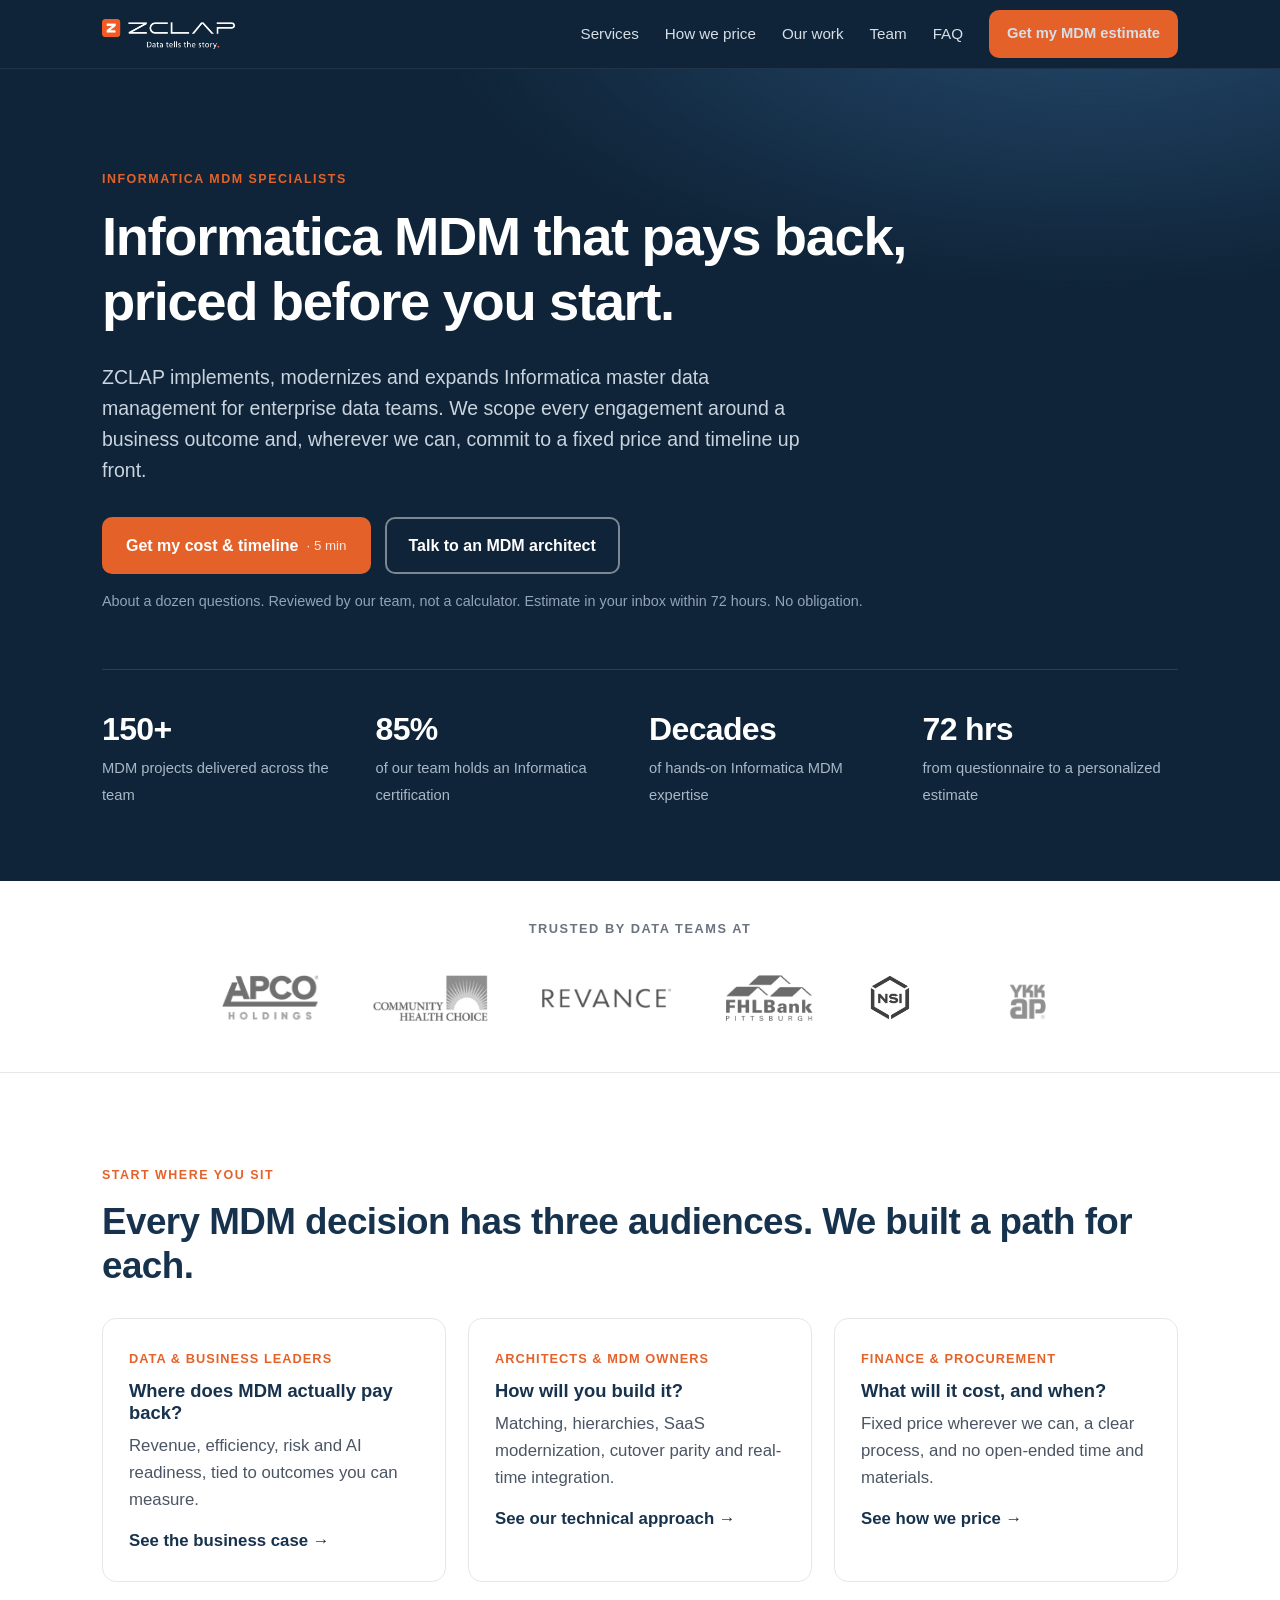
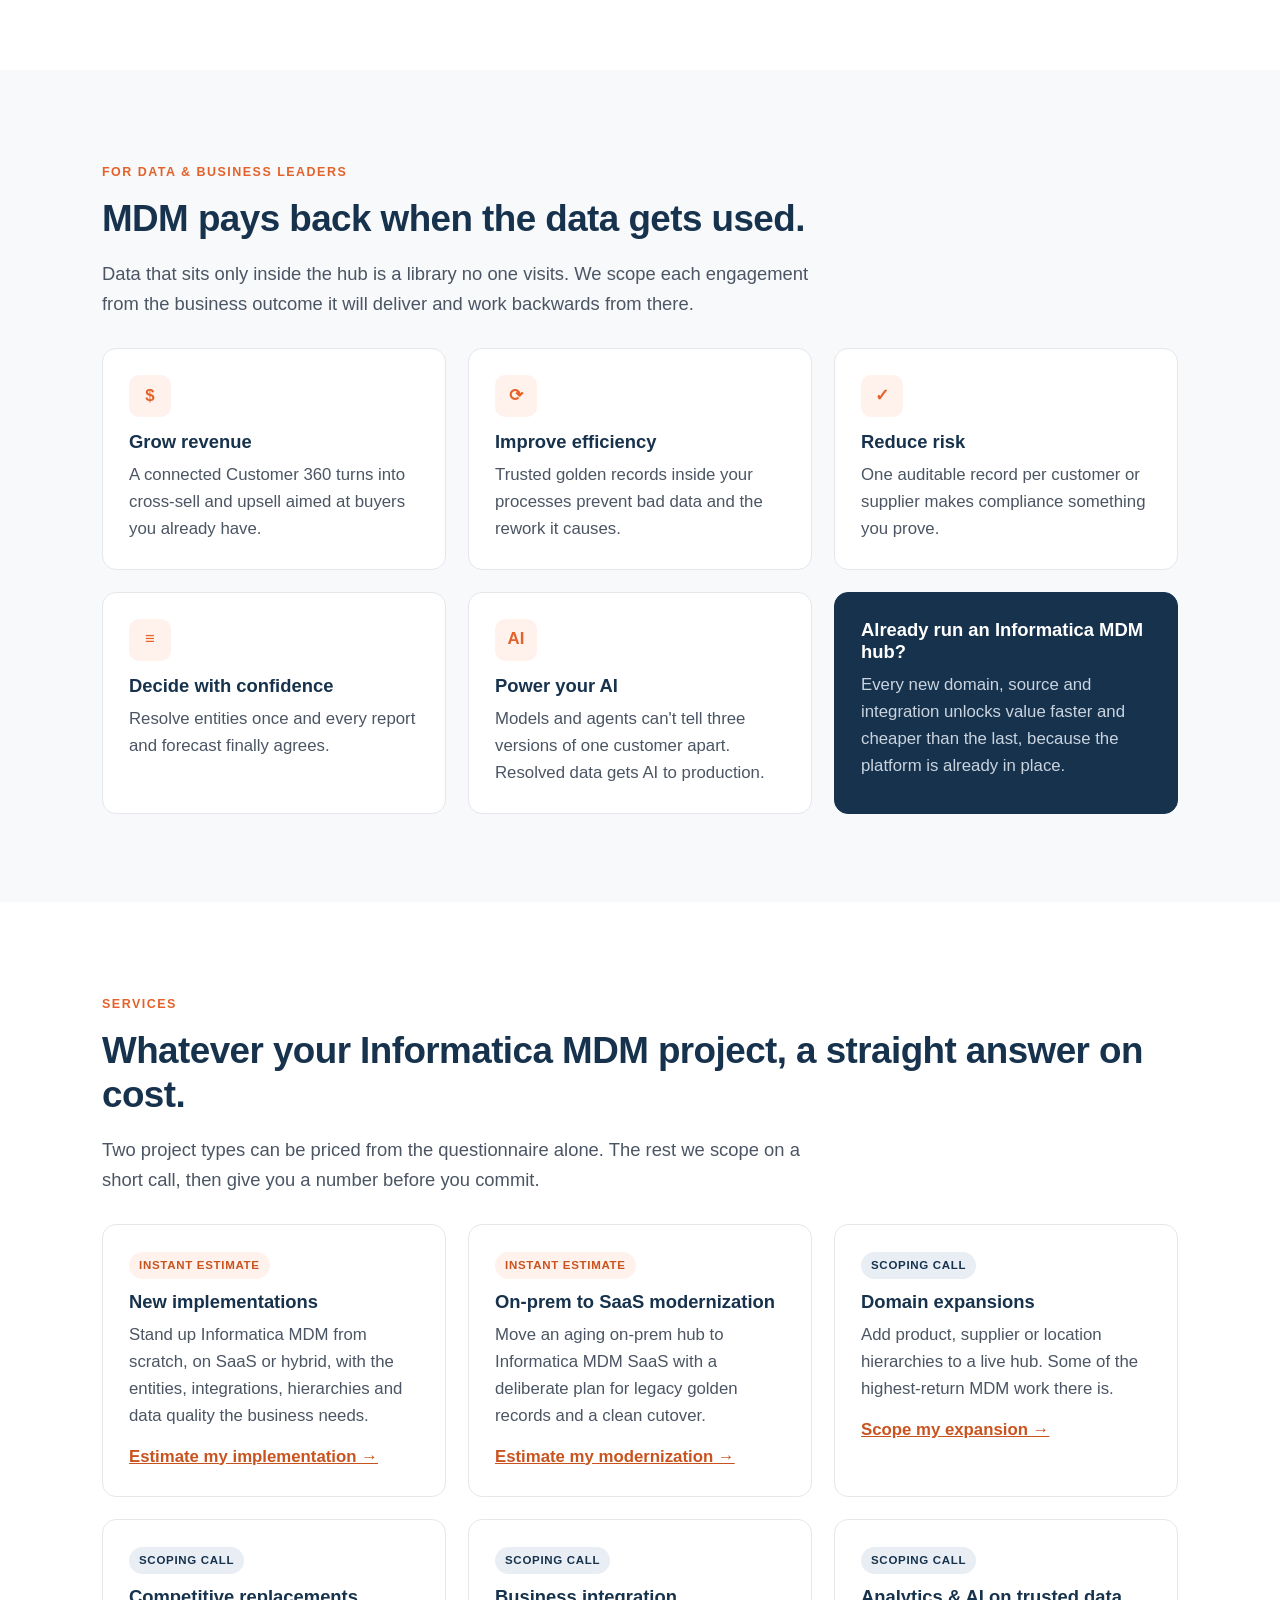
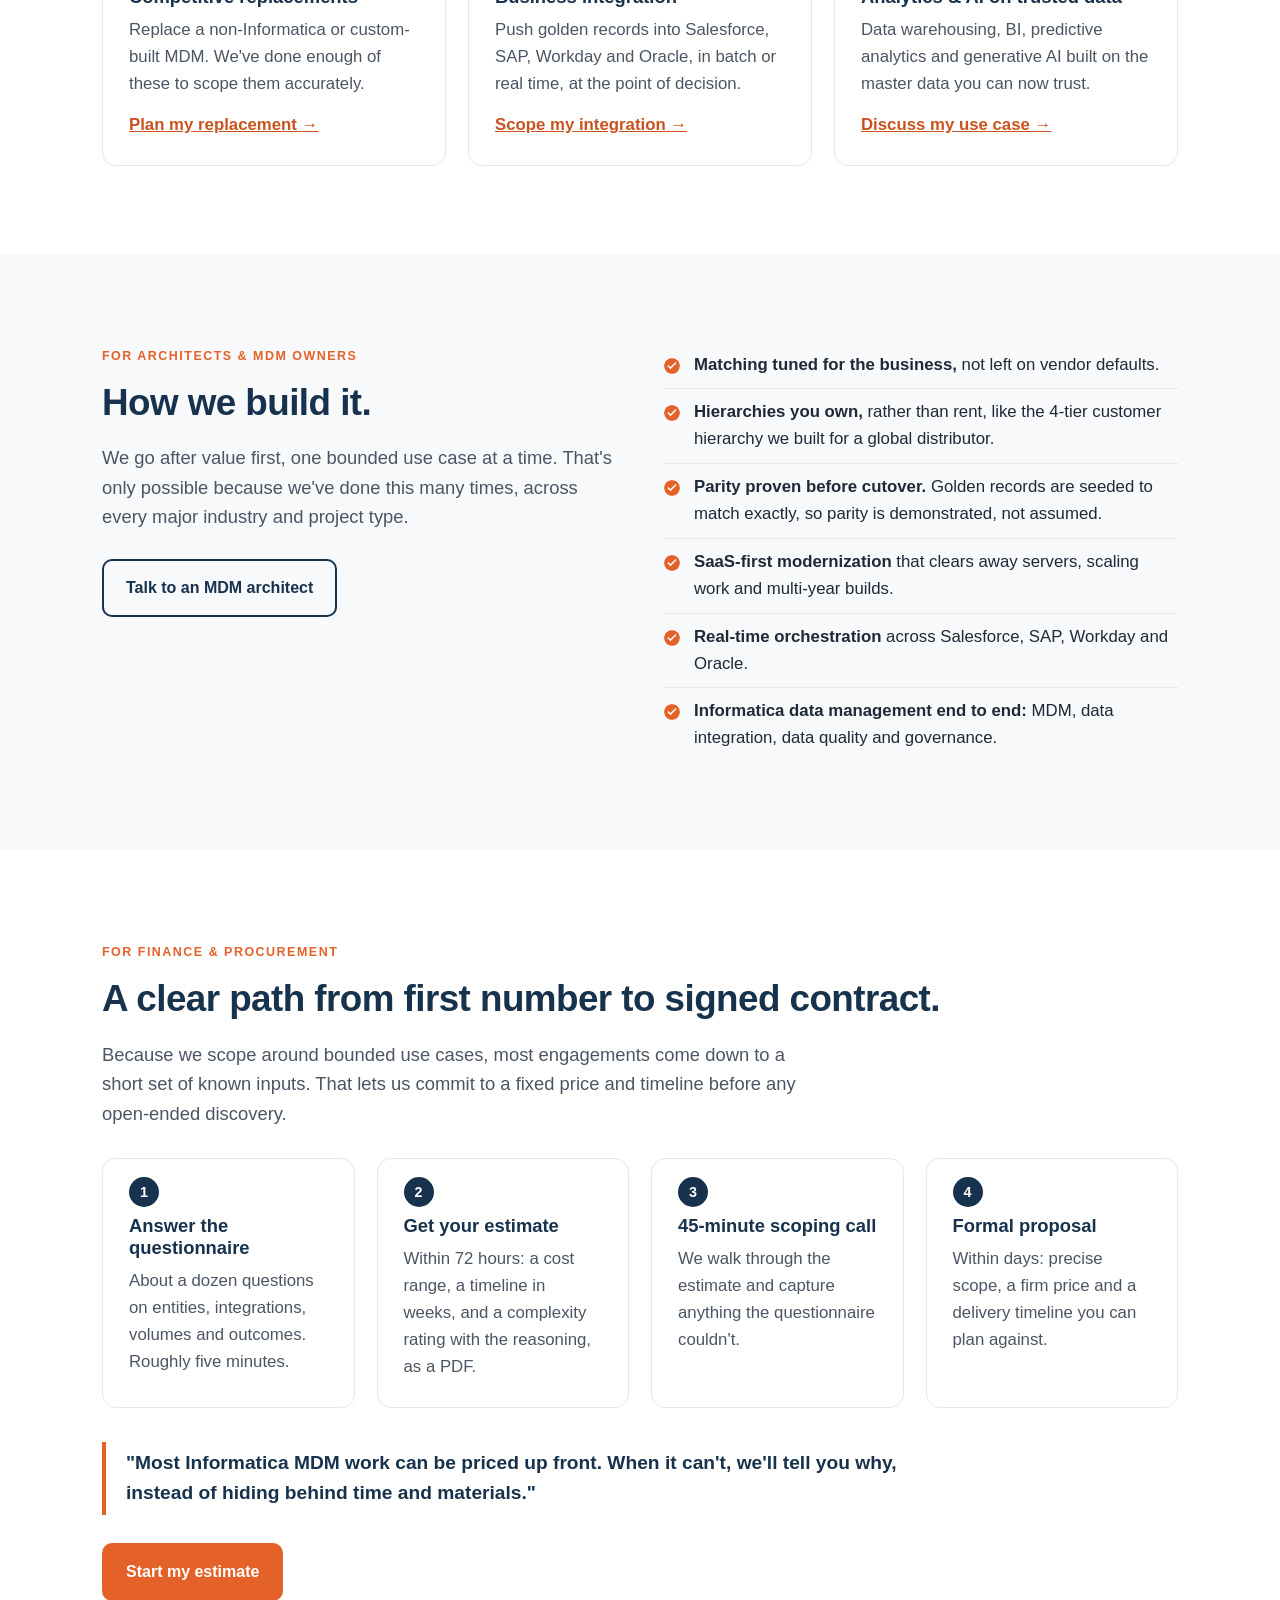
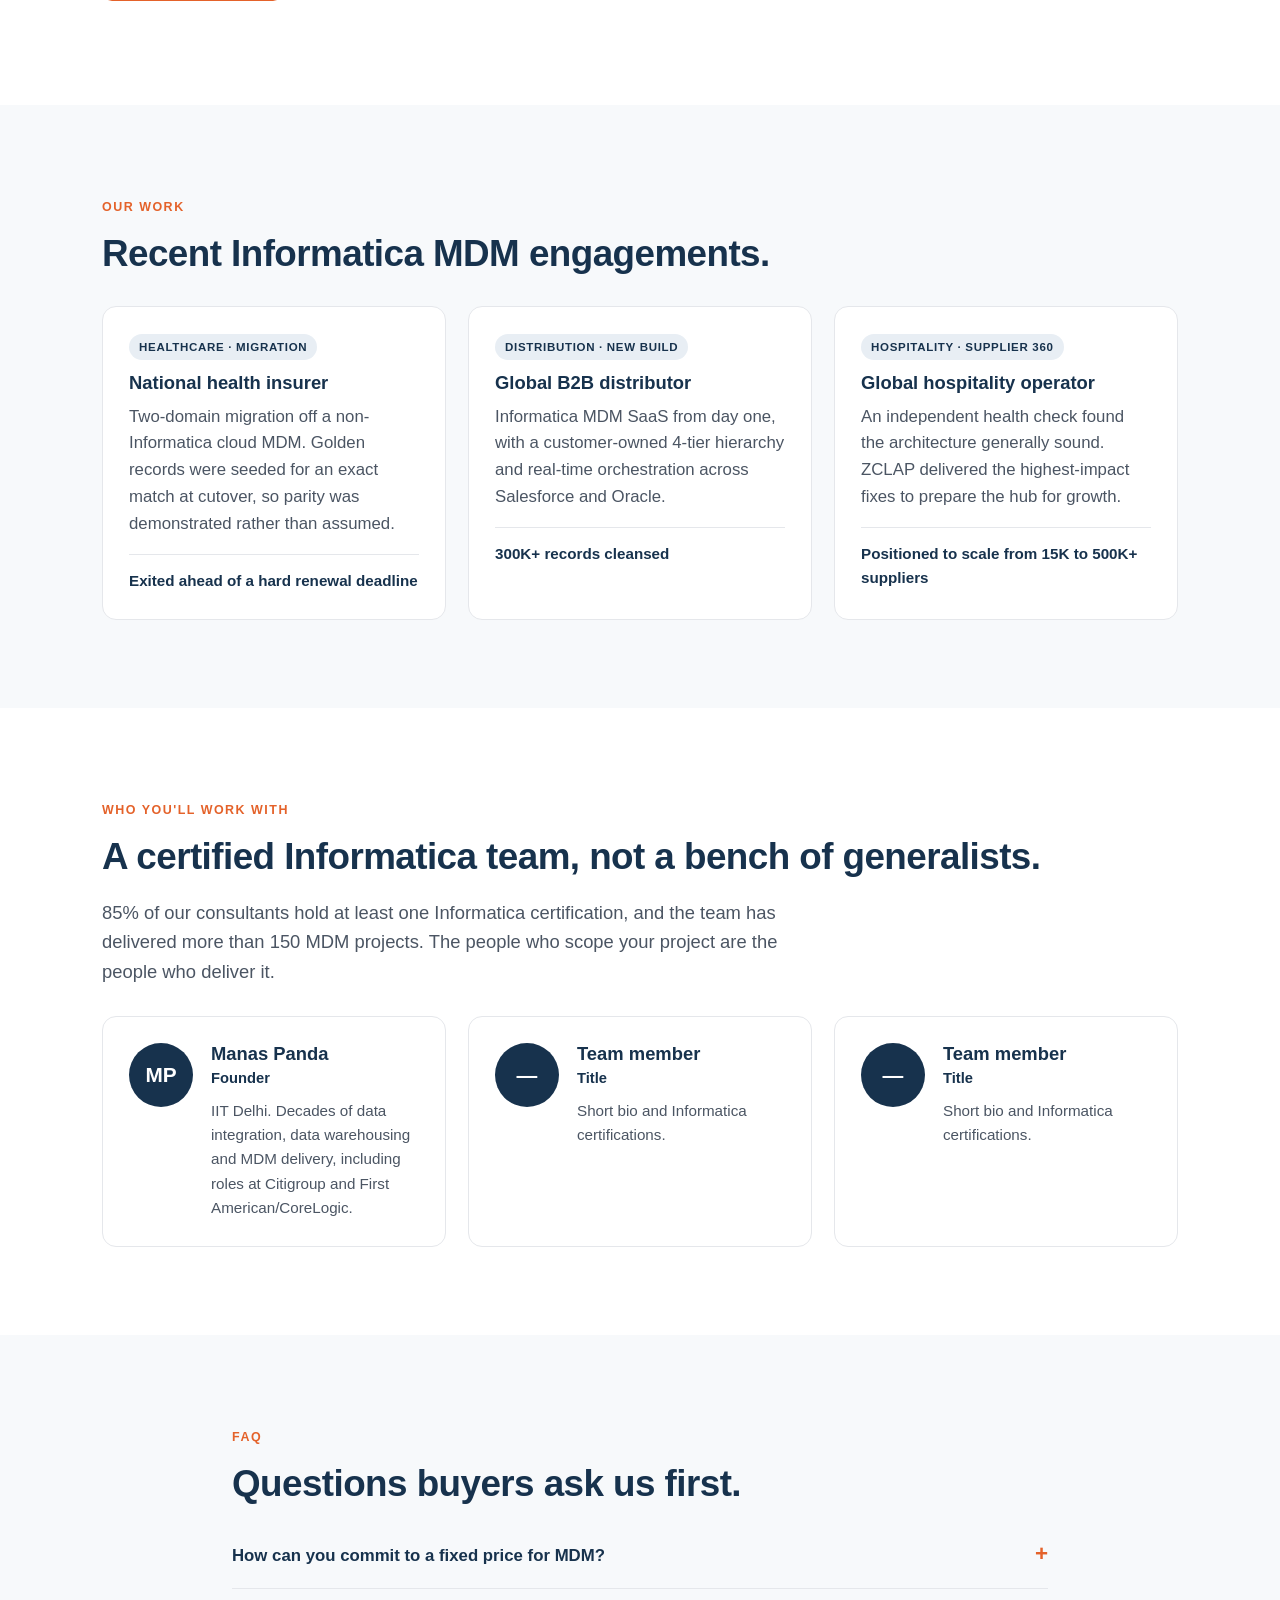
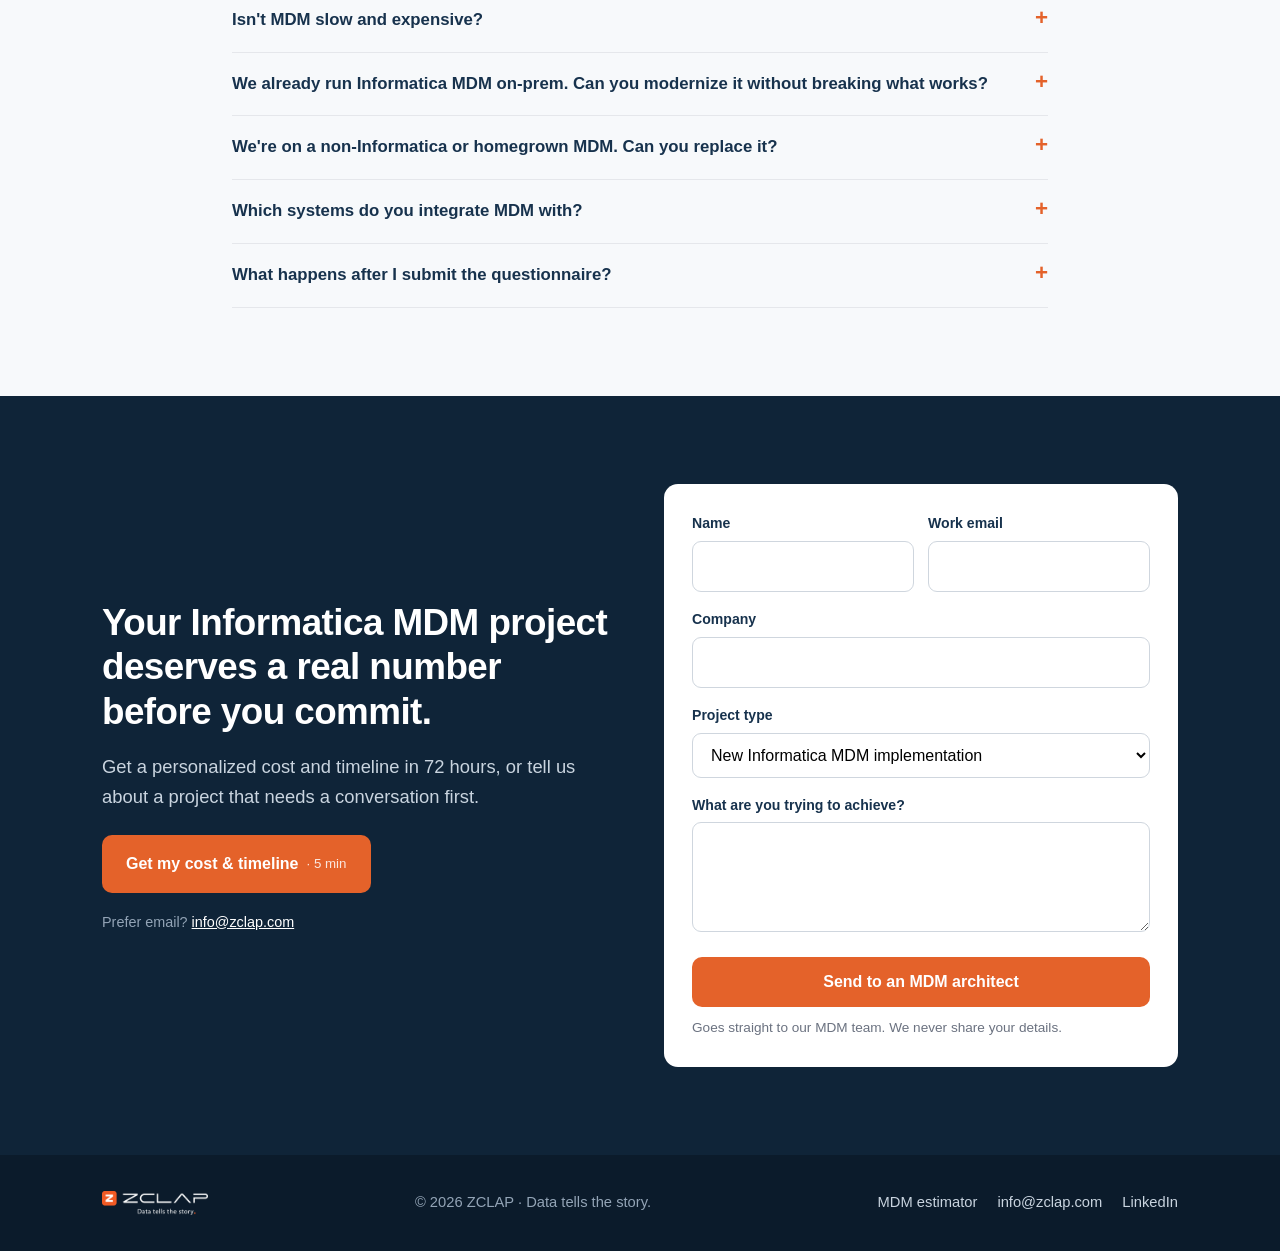
==== index.html @ ba3242af "Add index.html" ====
<!DOCTYPE html>
<html lang="en">
<head>
<meta charset="UTF-8">
<meta name="viewport" content="width=device-width, initial-scale=1.0">
<title>ZCLAP | Informatica MDM, Priced Before You Start</title>
<meta name="description" content="ZCLAP implements, modernizes and expands Informatica MDM for enterprises. 150+ MDM projects delivered, 85% of the team Informatica-certified, fixed price wherever possible. Get a personalized estimate in 72 hours.">
<meta name="robots" content="noindex">  <!-- preview only: remove when this goes live on zclap.com -->
<link rel="canonical" href="https://zclap.com/">
<link rel="icon" type="image/png" href="assets/favicon.png">
<meta property="og:type" content="website">
<meta property="og:url" content="https://zclap.com/">
<meta property="og:title" content="ZCLAP | Informatica MDM, priced before you start">
<meta property="og:description" content="New implementations, on-prem to SaaS modernizations, domain expansions. 150+ MDM projects delivered. Get your cost and timeline in 72 hours.">
<meta property="og:image" content="https://zclap.com/assets/og-image.png">
<meta name="twitter:card" content="summary_large_image">
<script type="application/ld+json">
{"@context":"https://schema.org","@type":"ProfessionalService","name":"ZCLAP","url":"https://zclap.com/","email":"info@zclap.com","logo":"https://zclap.com/assets/logo.png","description":"Informatica master data management consulting: implementations, modernizations, domain expansions and business integration.","sameAs":["https://www.linkedin.com/company/zclap-inc/"],"knowsAbout":["Informatica MDM","Informatica MDM SaaS","Master Data Management","Data Integration","Data Governance"]}
</script>
<!-- Google tag (same IDs as the current site, so analytics and ads conversions carry over) -->
<script async src="https://www.googletagmanager.com/gtag/js?id=G-QG1B2QHK2T"></script>
<script>window.dataLayer=window.dataLayer||[];function gtag(){dataLayer.push(arguments);}gtag('js',new Date());gtag('config','G-QG1B2QHK2T');gtag('config','AW-18483009453');</script>
<style>
:root{--navy:#17324D;--navy2:#0F2438;--orange:#E4622A;--orange-d:#c9531f;--ink:#1f2937;--mute:#4b5563;--line:#e5e7eb;--bg2:#f7f9fb;--r:14px;--w:1120px}
*{box-sizing:border-box}
html{scroll-behavior:smooth}
body{margin:0;font-family:-apple-system,BlinkMacSystemFont,"Segoe UI",Roboto,Helvetica,Arial,sans-serif;color:var(--ink);line-height:1.6;font-size:1.05rem;-webkit-font-smoothing:antialiased}
h1,h2,h3{color:var(--navy);line-height:1.2;margin:0 0 .5em}
h1{font-size:clamp(2.1rem,5vw,3.4rem);letter-spacing:-.025em;color:#fff}
h2{font-size:clamp(1.6rem,3.2vw,2.3rem);letter-spacing:-.015em}
h3{font-size:1.15rem}
p{margin:0 0 1rem}
a{color:var(--orange-d)}
img{max-width:100%;display:block}
.wrap{max-width:var(--w);margin:0 auto;padding:0 22px}
section{padding:88px 0}
.alt{background:var(--bg2)}
.eyebrow{display:inline-block;font-size:.78rem;font-weight:700;letter-spacing:.12em;text-transform:uppercase;color:var(--orange);margin-bottom:14px}
.lead{font-size:1.15rem;color:var(--mute);max-width:720px}
.btn{display:inline-flex;align-items:center;gap:8px;padding:14px 22px;border-radius:10px;font-weight:700;text-decoration:none;font-size:1rem;border:2px solid transparent;cursor:pointer;transition:background .15s,border-color .15s}
.btn-primary{background:var(--orange);color:#fff}
.btn-primary:hover{background:var(--orange-d)}
.btn-ghost{border-color:rgba(255,255,255,.45);color:#fff}
.btn-ghost:hover{border-color:#fff}
.btn-outline{border-color:var(--navy);color:var(--navy)}
.btn-outline:hover{background:var(--navy);color:#fff}
.btn small{font-weight:500;opacity:.85}
.grid{display:grid;gap:22px}
.g2{grid-template-columns:repeat(2,1fr)}.g3{grid-template-columns:repeat(3,1fr)}.g4{grid-template-columns:repeat(4,1fr)}
.card{background:#fff;border:1px solid var(--line);border-radius:var(--r);padding:26px}
.card p{color:var(--mute);margin:0}
.tag{display:inline-block;font-size:.72rem;font-weight:700;letter-spacing:.06em;text-transform:uppercase;padding:4px 10px;border-radius:99px;margin-bottom:12px}
.tag-q{background:#FFF2EC;color:var(--orange-d)}
.tag-c{background:#E8EEF4;color:var(--navy)}

/* nav */
header{position:sticky;top:0;z-index:50;background:var(--navy2);border-bottom:1px solid rgba(255,255,255,.08)}
.nav{display:flex;align-items:center;justify-content:space-between;height:68px}
.nav img{height:30px;width:auto}
.nav ul{display:flex;gap:26px;list-style:none;margin:0;padding:0;align-items:center}
.nav ul a{color:#d6dee7;text-decoration:none;font-size:.95rem}
.nav ul a:hover{color:#fff}
.nav .btn{padding:10px 16px;font-size:.92rem}
.menu-btn{display:none;background:none;border:0;color:#fff;font-size:1.6rem;cursor:pointer}

/* hero */
.hero{background:radial-gradient(1100px 500px at 85% -10%,#24496d 0%,transparent 60%),var(--navy2);color:#c9d4df;padding:96px 0 72px}
.hero .lead{color:#c9d4df;font-size:1.22rem}
.hero-cta{display:flex;flex-wrap:wrap;gap:14px;margin:30px 0 16px}
.hero-note{font-size:.9rem;color:#93a4b6}
.stats{display:grid;grid-template-columns:repeat(4,1fr);gap:18px;margin-top:56px;border-top:1px solid rgba(255,255,255,.12);padding-top:34px}
.stat b{display:block;font-size:2rem;color:#fff;letter-spacing:-.02em}
.stat span{font-size:.92rem;color:#a9b8c7}

/* logos */
.logos{padding:38px 0;border-bottom:1px solid var(--line)}
.logos p{text-align:center;font-size:.8rem;letter-spacing:.12em;text-transform:uppercase;color:#6b7280;font-weight:700;margin-bottom:22px}
.logo-row{display:flex;flex-wrap:wrap;justify-content:center;align-items:center;gap:26px 54px}
.logo-row img{height:auto;width:auto;max-height:46px;max-width:130px;object-fit:contain;filter:grayscale(1);opacity:.75;transition:filter .2s,opacity .2s}
.logo-row img:hover{filter:none;opacity:1}

/* roles */
.role{display:block;text-decoration:none;color:inherit;transition:border-color .15s,transform .15s}
.role:hover{border-color:var(--orange);transform:translateY(-2px)}
.role .who{font-size:.8rem;font-weight:700;letter-spacing:.08em;text-transform:uppercase;color:var(--orange)}
.role h3{margin-top:8px}
.role .go{display:inline-block;margin-top:14px;font-weight:700;color:var(--navy)}

.icon{width:42px;height:42px;border-radius:10px;background:#FFF2EC;color:var(--orange);display:grid;place-items:center;font-weight:800;margin-bottom:14px}
.check{list-style:none;padding:0;margin:0}
.check li{padding:10px 0 10px 30px;position:relative;border-bottom:1px solid var(--line)}
.check li:last-child{border-bottom:0}
.check li:before{content:"";position:absolute;left:0;top:16px;width:16px;height:16px;border-radius:50%;background:var(--orange);-webkit-mask:url("data:image/svg+xml,%3Csvg xmlns='http://www.w3.org/2000/svg' viewBox='0 0 16 16'%3E%3Cpath d='M6.5 11.2 3.3 8l1.1-1.1 2.1 2.1 5-5L12.6 5z' fill='black'/%3E%3C/svg%3E") center/16px,linear-gradient(#000,#000);-webkit-mask-composite:xor;mask-composite:exclude}

/* steps */
.steps{counter-reset:s}
.step{position:relative;padding-top:56px}
.step:before{counter-increment:s;content:counter(s);position:absolute;top:18px;left:26px;width:30px;height:30px;border-radius:50%;background:var(--navy);color:#fff;display:grid;place-items:center;font-weight:800;font-size:.9rem}
.quote{border-left:4px solid var(--orange);padding:6px 0 6px 20px;font-size:1.2rem;color:var(--navy);font-weight:600;margin:34px 0 0;max-width:820px}

/* cases */
.case .result{margin-top:16px;padding-top:14px;border-top:1px solid var(--line);font-weight:700;color:var(--navy);font-size:.95rem}

/* team */
.person{display:flex;gap:18px;align-items:flex-start}
.avatar{flex:0 0 64px;height:64px;border-radius:50%;background:var(--navy);color:#fff;display:grid;place-items:center;font-weight:800;font-size:1.3rem}

/* faq */
details{border-bottom:1px solid var(--line);padding:18px 0}
summary{cursor:pointer;font-weight:700;color:var(--navy);font-size:1.05rem;list-style:none;display:flex;justify-content:space-between;gap:16px}
summary::-webkit-details-marker{display:none}
summary:after{content:"+";color:var(--orange);font-size:1.4rem;line-height:1}
details[open] summary:after{content:"–"}
details p{color:var(--mute);margin:12px 0 0}

/* final cta + form */
.final{background:var(--navy2);color:#c9d4df}
.final h2{color:#fff}
.final .lead{color:#c9d4df}
form{background:#fff;border-radius:var(--r);padding:28px;color:var(--ink)}
label{display:block;font-size:.88rem;font-weight:700;margin:0 0 6px;color:var(--navy)}
input,select,textarea{width:100%;font:inherit;font-size:1rem;padding:12px 14px;border:1px solid #cfd6de;border-radius:9px;margin-bottom:16px;background:#fff}
input:focus,select:focus,textarea:focus{outline:2px solid var(--orange);border-color:transparent}
textarea{min-height:110px;resize:vertical}
.form-row{display:grid;grid-template-columns:1fr 1fr;gap:0 14px}
.form-note{font-size:.85rem;color:#6b7280;margin:10px 0 0}
.ok{display:none;text-align:center;padding:30px 10px}
footer{background:#0b1b2b;color:#93a4b6;padding:36px 0;font-size:.92rem}
footer .wrap{display:flex;flex-wrap:wrap;justify-content:space-between;gap:16px;align-items:center}
footer a{color:#c9d4df;text-decoration:none;margin-left:20px}
footer img{height:24px;width:auto}

@media (max-width:900px){
  .g3,.g4{grid-template-columns:1fr 1fr}
  .stats{grid-template-columns:1fr 1fr}
  .nav ul{display:none;position:absolute;top:68px;left:0;right:0;background:var(--navy2);flex-direction:column;align-items:flex-start;padding:18px 22px 24px;gap:16px}
  .nav ul.open{display:flex}
  .menu-btn{display:block}
}
@media (max-width:640px){
  section{padding:64px 0}
  .g2,.g3,.g4,.form-row{grid-template-columns:1fr}
  .hero{padding:64px 0 52px}
  .hero-cta .btn{width:100%;justify-content:center}
  .logo-row{gap:22px 34px}.logo-row img{max-height:36px;max-width:100px}
  footer a{margin:0 16px 0 0}
}
</style>
</head>
<body>

<header>
  <div class="wrap nav">
    <a href="./" aria-label="ZCLAP home"><img src="assets/logo.png" alt="ZCLAP" width="133" height="30"></a>
    <button class="menu-btn" aria-label="Open menu" aria-expanded="false" onclick="var u=document.getElementById('menu');u.classList.toggle('open');this.setAttribute('aria-expanded',u.classList.contains('open'))">☰</button>
    <ul id="menu">
      <li><a href="#services">Services</a></li>
      <li><a href="#pricing">How we price</a></li>
      <li><a href="#work">Our work</a></li>
      <li><a href="#team">Team</a></li>
      <li><a href="#faq">FAQ</a></li>
      <li><a class="btn btn-primary" href="https://zclap.com/estimator/index.html">Get my MDM estimate</a></li>
    </ul>
  </div>
</header>

<main>
<!-- 1. ABOVE THE FOLD: what we do, who it's for, why trust us -->
<section class="hero">
  <div class="wrap">
    <span class="eyebrow">Informatica MDM specialists</span>
    <h1>Informatica MDM that pays back,<br>priced before you start.</h1>
    <p class="lead">ZCLAP implements, modernizes and expands Informatica master data management for enterprise data teams. We scope every engagement around a business outcome and, wherever we can, commit to a fixed price and timeline up front.</p>
    <div class="hero-cta">
      <a class="btn btn-primary" href="https://zclap.com/estimator/index.html">Get my cost &amp; timeline <small>· 5 min</small></a>
      <a class="btn btn-ghost" href="#contact">Talk to an MDM architect</a>
    </div>
    <p class="hero-note">About a dozen questions. Reviewed by our team, not a calculator. Estimate in your inbox within 72 hours. No obligation.</p>
    <div class="stats">
      <div class="stat"><b>150+</b><span>MDM projects delivered across the team</span></div>
      <div class="stat"><b>85%</b><span>of our team holds an Informatica certification</span></div>
      <div class="stat"><b>Decades</b><span>of hands-on Informatica MDM expertise</span></div>
      <div class="stat"><b>72 hrs</b><span>from questionnaire to a personalized estimate</span></div>
    </div>
  </div>
</section>

<div class="logos">
  <div class="wrap">
    <p>Trusted by data teams at</p>
    <div class="logo-row">
      <img src="assets/clients/apco.png" alt="APCO Holdings" loading="lazy">
      <img src="assets/clients/community-health-choice.png" alt="Community Health Choice" loading="lazy">
      <img src="assets/clients/revance.png" alt="Revance" loading="lazy">
      <img src="assets/clients/fhlbank-pittsburgh.png" alt="FHLBank Pittsburgh" loading="lazy">
      <img src="assets/clients/nsi.png" alt="NSI" loading="lazy">
      <img src="assets/clients/ykk-ap.png" alt="YKK AP" loading="lazy" style="max-height:72px">
    </div>
  </div>
</div>

<!-- 2. ROLE-BASED ROUTING for the buying committee -->
<section>
  <div class="wrap">
    <span class="eyebrow">Start where you sit</span>
    <h2>Every MDM decision has three audiences. We built a path for each.</h2>
    <div class="grid g3" style="margin-top:30px">
      <a class="card role" href="#value">
        <span class="who">Data &amp; business leaders</span>
        <h3>Where does MDM actually pay back?</h3>
        <p>Revenue, efficiency, risk and AI readiness, tied to outcomes you can measure.</p>
        <span class="go">See the business case →</span>
      </a>
      <a class="card role" href="#approach">
        <span class="who">Architects &amp; MDM owners</span>
        <h3>How will you build it?</h3>
        <p>Matching, hierarchies, SaaS modernization, cutover parity and real-time integration.</p>
        <span class="go">See our technical approach →</span>
      </a>
      <a class="card role" href="#pricing">
        <span class="who">Finance &amp; procurement</span>
        <h3>What will it cost, and when?</h3>
        <p>Fixed price wherever we can, a clear process, and no open-ended time and materials.</p>
        <span class="go">See how we price →</span>
      </a>
    </div>
  </div>
</section>

<!-- VALUE -->
<section id="value" class="alt">
  <div class="wrap">
    <span class="eyebrow">For data &amp; business leaders</span>
    <h2>MDM pays back when the data gets used.</h2>
    <p class="lead">Data that sits only inside the hub is a library no one visits. We scope each engagement from the business outcome it will deliver and work backwards from there.</p>
    <div class="grid g3" style="margin-top:30px">
      <div class="card"><div class="icon">$</div><h3>Grow revenue</h3><p>A connected Customer 360 turns into cross-sell and upsell aimed at buyers you already have.</p></div>
      <div class="card"><div class="icon">⟳</div><h3>Improve efficiency</h3><p>Trusted golden records inside your processes prevent bad data and the rework it causes.</p></div>
      <div class="card"><div class="icon">✓</div><h3>Reduce risk</h3><p>One auditable record per customer or supplier makes compliance something you prove.</p></div>
      <div class="card"><div class="icon">≡</div><h3>Decide with confidence</h3><p>Resolve entities once and every report and forecast finally agrees.</p></div>
      <div class="card"><div class="icon">AI</div><h3>Power your AI</h3><p>Models and agents can't tell three versions of one customer apart. Resolved data gets AI to production.</p></div>
      <div class="card" style="background:var(--navy);border-color:var(--navy)"><h3 style="color:#fff">Already run an Informatica MDM hub?</h3><p style="color:#c9d4df">Every new domain, source and integration unlocks value faster and cheaper than the last, because the platform is already in place.</p></div>
    </div>
  </div>
</section>

<!-- SERVICES -->
<section id="services">
  <div class="wrap">
    <span class="eyebrow">Services</span>
    <h2>Whatever your Informatica MDM project, a straight answer on cost.</h2>
    <p class="lead">Two project types can be priced from the questionnaire alone. The rest we scope on a short call, then give you a number before you commit.</p>
    <div class="grid g3" style="margin-top:30px">
      <div class="card"><span class="tag tag-q">Instant estimate</span><h3>New implementations</h3><p>Stand up Informatica MDM from scratch, on SaaS or hybrid, with the entities, integrations, hierarchies and data quality the business needs.</p><p style="margin-top:14px"><a href="https://zclap.com/estimator/index.html"><b>Estimate my implementation →</b></a></p></div>
      <div class="card"><span class="tag tag-q">Instant estimate</span><h3>On-prem to SaaS modernization</h3><p>Move an aging on-prem hub to Informatica MDM SaaS with a deliberate plan for legacy golden records and a clean cutover.</p><p style="margin-top:14px"><a href="https://zclap.com/estimator/index.html"><b>Estimate my modernization →</b></a></p></div>
      <div class="card"><span class="tag tag-c">Scoping call</span><h3>Domain expansions</h3><p>Add product, supplier or location hierarchies to a live hub. Some of the highest-return MDM work there is.</p><p style="margin-top:14px"><a href="#contact"><b>Scope my expansion →</b></a></p></div>
      <div class="card"><span class="tag tag-c">Scoping call</span><h3>Competitive replacements</h3><p>Replace a non-Informatica or custom-built MDM. We've done enough of these to scope them accurately.</p><p style="margin-top:14px"><a href="#contact"><b>Plan my replacement →</b></a></p></div>
      <div class="card"><span class="tag tag-c">Scoping call</span><h3>Business integration</h3><p>Push golden records into Salesforce, SAP, Workday and Oracle, in batch or real time, at the point of decision.</p><p style="margin-top:14px"><a href="#contact"><b>Scope my integration →</b></a></p></div>
      <div class="card"><span class="tag tag-c">Scoping call</span><h3>Analytics &amp; AI on trusted data</h3><p>Data warehousing, BI, predictive analytics and generative AI built on the master data you can now trust.</p><p style="margin-top:14px"><a href="#contact"><b>Discuss my use case →</b></a></p></div>
    </div>
  </div>
</section>

<!-- APPROACH (technical buyers) -->
<section id="approach" class="alt">
  <div class="wrap grid g2" style="align-items:start;gap:48px">
    <div>
      <span class="eyebrow">For architects &amp; MDM owners</span>
      <h2>How we build it.</h2>
      <p class="lead">We go after value first, one bounded use case at a time. That's only possible because we've done this many times, across every major industry and project type.</p>
      <a class="btn btn-outline" href="#contact" style="margin-top:12px">Talk to an MDM architect</a>
    </div>
    <ul class="check">
      <li><b>Matching tuned for the business,</b> not left on vendor defaults.</li>
      <li><b>Hierarchies you own,</b> rather than rent, like the 4-tier customer hierarchy we built for a global distributor.</li>
      <li><b>Parity proven before cutover.</b> Golden records are seeded to match exactly, so parity is demonstrated, not assumed.</li>
      <li><b>SaaS-first modernization</b> that clears away servers, scaling work and multi-year builds.</li>
      <li><b>Real-time orchestration</b> across Salesforce, SAP, Workday and Oracle.</li>
      <li><b>Informatica data management end to end:</b> MDM, data integration, data quality and governance.</li>
    </ul>
  </div>
</section>

<!-- PRICING / PROCESS (finance & procurement) -->
<section id="pricing">
  <div class="wrap">
    <span class="eyebrow">For finance &amp; procurement</span>
    <h2>A clear path from first number to signed contract.</h2>
    <p class="lead">Because we scope around bounded use cases, most engagements come down to a short set of known inputs. That lets us commit to a fixed price and timeline before any open-ended discovery.</p>
    <div class="grid g4 steps" style="margin-top:30px">
      <div class="card step"><h3>Answer the questionnaire</h3><p>About a dozen questions on entities, integrations, volumes and outcomes. Roughly five minutes.</p></div>
      <div class="card step"><h3>Get your estimate</h3><p>Within 72 hours: a cost range, a timeline in weeks, and a complexity rating with the reasoning, as a PDF.</p></div>
      <div class="card step"><h3>45-minute scoping call</h3><p>We walk through the estimate and capture anything the questionnaire couldn't.</p></div>
      <div class="card step"><h3>Formal proposal</h3><p>Within days: precise scope, a firm price and a delivery timeline you can plan against.</p></div>
    </div>
    <p class="quote">"Most Informatica MDM work can be priced up front. When it can't, we'll tell you why, instead of hiding behind time and materials."</p>
    <p style="margin-top:28px"><a class="btn btn-primary" href="https://zclap.com/estimator/index.html">Start my estimate</a></p>
  </div>
</section>

<!-- CASE STUDIES -->
<section id="work" class="alt">
  <div class="wrap">
    <span class="eyebrow">Our work</span>
    <h2>Recent Informatica MDM engagements.</h2>
    <div class="grid g3" style="margin-top:30px">
      <div class="card case"><span class="tag tag-c">Healthcare · Migration</span><h3>National health insurer</h3><p>Two-domain migration off a non-Informatica cloud MDM. Golden records were seeded for an exact match at cutover, so parity was demonstrated rather than assumed.</p><div class="result">Exited ahead of a hard renewal deadline</div></div>
      <div class="card case"><span class="tag tag-c">Distribution · New build</span><h3>Global B2B distributor</h3><p>Informatica MDM SaaS from day one, with a customer-owned 4-tier hierarchy and real-time orchestration across Salesforce and Oracle.</p><div class="result">300K+ records cleansed</div></div>
      <div class="card case"><span class="tag tag-c">Hospitality · Supplier 360</span><h3>Global hospitality operator</h3><p>An independent health check found the architecture generally sound. ZCLAP delivered the highest-impact fixes to prepare the hub for growth.</p><div class="result">Positioned to scale from 15K to 500K+ suppliers</div></div>
    </div>
  </div>
</section>

<!-- TEAM -->
<section id="team">
  <div class="wrap">
    <span class="eyebrow">Who you'll work with</span>
    <h2>A certified Informatica team, not a bench of generalists.</h2>
    <p class="lead">85% of our consultants hold at least one Informatica certification, and the team has delivered more than 150 MDM projects. The people who scope your project are the people who deliver it.</p>
    <div class="grid g3" style="margin-top:30px">
      <!-- TODO: confirm title, bio and headshot with Manas; add the rest of the team -->
      <div class="card person"><div class="avatar">MP</div><div><h3 style="margin-bottom:2px">Manas Panda</h3><p style="font-size:.92rem;margin-bottom:8px"><b style="color:var(--navy)">Founder</b></p><p style="font-size:.95rem">IIT Delhi. Decades of data integration, data warehousing and MDM delivery, including roles at Citigroup and First American/CoreLogic.</p></div></div>
      <div class="card person"><div class="avatar">—</div><div><h3 style="margin-bottom:2px">Team member</h3><p style="font-size:.92rem;margin-bottom:8px"><b style="color:var(--navy)">Title</b></p><p style="font-size:.95rem">Short bio and Informatica certifications.</p></div></div>
      <div class="card person"><div class="avatar">—</div><div><h3 style="margin-bottom:2px">Team member</h3><p style="font-size:.92rem;margin-bottom:8px"><b style="color:var(--navy)">Title</b></p><p style="font-size:.95rem">Short bio and Informatica certifications.</p></div></div>
    </div>
  </div>
</section>

<!-- FAQ: objection handling -->
<section id="faq" class="alt">
  <div class="wrap" style="max-width:860px">
    <span class="eyebrow">FAQ</span>
    <h2>Questions buyers ask us first.</h2>
    <details><summary>How can you commit to a fixed price for MDM?</summary><p>We scope around one or more bounded use cases, so most projects come down to a short set of known inputs: entities, sources, consuming systems, hierarchies and volumes. When a project needs discovery or carries one-off technical risk, we say so plainly and shape the work to fit.</p></details>
    <details><summary>Isn't MDM slow and expensive?</summary><p>That reputation comes from on-prem builds that took years. Informatica MDM SaaS removes the servers, the scaling and most of the build time. The fastest way past the doubt is a real number, which is what the questionnaire gives you.</p></details>
    <details><summary>We already run Informatica MDM on-prem. Can you modernize it without breaking what works?</summary><p>Yes. We plan for your legacy golden records and prove parity before cutover, protecting what your current hub delivers instead of just copying records across.</p></details>
    <details><summary>We're on a non-Informatica or homegrown MDM. Can you replace it?</summary><p>Yes. Competitive replacements have more project-specific variables, so we scope them on a short call. A national health insurer we worked with exited its incumbent ahead of a hard renewal deadline.</p></details>
    <details><summary>Which systems do you integrate MDM with?</summary><p>Commonly Salesforce, SAP, Workday and Oracle, in batch or real time. Every integration is different, so we scope yours before quoting.</p></details>
    <details><summary>What happens after I submit the questionnaire?</summary><p>Our team reviews it, not an automated calculator. Within 72 hours you get a PDF with a cost range, a timeline in weeks and a complexity rating. There's no obligation, and final pricing comes in a formal proposal after a 45-minute call.</p></details>
  </div>
</section>

<!-- FINAL CTA + CONTACT -->
<section id="contact" class="final">
  <div class="wrap grid g2" style="align-items:center;gap:48px">
    <div>
      <h2>Your Informatica MDM project deserves a real number before you commit.</h2>
      <p class="lead">Get a personalized cost and timeline in 72 hours, or tell us about a project that needs a conversation first.</p>
      <p style="margin-top:24px"><a class="btn btn-primary" href="https://zclap.com/estimator/index.html">Get my cost &amp; timeline <small>· 5 min</small></a></p>
      <p class="hero-note" style="margin-top:18px">Prefer email? <a href="mailto:info@zclap.com" style="color:#fff">info@zclap.com</a></p>
    </div>
    <form id="contact-form" action="https://api.web3forms.com/submit" method="POST">
      <div class="ok" id="form-ok"><h3>Thanks, we've got it.</h3><p>An MDM consultant will be in touch shortly.</p></div>
      <div id="form-fields">
        <input type="hidden" name="access_key" value="fde866e1-2dad-4c62-838c-498b62151c5c">
        <input type="hidden" name="subject" value="New inquiry from zclap.com homepage">
        <input type="checkbox" name="botcheck" style="display:none" tabindex="-1" autocomplete="off">
        <div class="form-row">
          <div><label for="f-name">Name</label><input id="f-name" name="name" required autocomplete="name"></div>
          <div><label for="f-email">Work email</label><input id="f-email" name="email" type="email" required autocomplete="email"></div>
        </div>
        <label for="f-company">Company</label><input id="f-company" name="company" required autocomplete="organization">
        <label for="f-type">Project type</label>
        <select id="f-type" name="project_type">
          <option>New Informatica MDM implementation</option>
          <option>On-prem to SaaS modernization</option>
          <option>Domain expansion</option>
          <option>Competitive replacement</option>
          <option>Business integration</option>
          <option>Analytics &amp; AI</option>
          <option>Not sure yet</option>
        </select>
        <label for="f-msg">What are you trying to achieve?</label><textarea id="f-msg" name="message" required></textarea>
        <button class="btn btn-primary" type="submit" style="width:100%;justify-content:center">Send to an MDM architect</button>
        <p class="form-note">Goes straight to our MDM team. We never share your details.</p>
      </div>
    </form>
  </div>
</section>
</main>

<footer>
  <div class="wrap">
    <img src="assets/logo.png" alt="ZCLAP" width="106" height="24">
    <span>© 2026 ZCLAP · Data tells the story.</span>
    <span><a href="https://zclap.com/estimator/">MDM estimator</a><a href="mailto:info@zclap.com">info@zclap.com</a><a href="https://www.linkedin.com/company/zclap-inc/" rel="noopener">LinkedIn</a></span>
  </div>
</footer>

<script>
document.querySelectorAll('#menu a').forEach(function(a){a.addEventListener('click',function(){document.getElementById('menu').classList.remove('open')})});
document.getElementById('contact-form').addEventListener('submit',function(e){
  e.preventDefault();var f=this,b=f.querySelector('button');b.disabled=true;b.textContent='Sending…';
  fetch(f.action,{method:'POST',headers:{'Accept':'application/json'},body:new FormData(f)})
    .then(function(r){return r.json()}).then(function(d){
      if(!d.success)throw 0;
      document.getElementById('form-fields').style.display='none';document.getElementById('form-ok').style.display='block';
      if(window.gtag)gtag('event','generate_lead',{form:'homepage_contact'});
    }).catch(function(){b.disabled=false;b.textContent='Send to an MDM architect';alert('Something went wrong. Please email info@zclap.com.')});
});
</script>
</body>
</html>
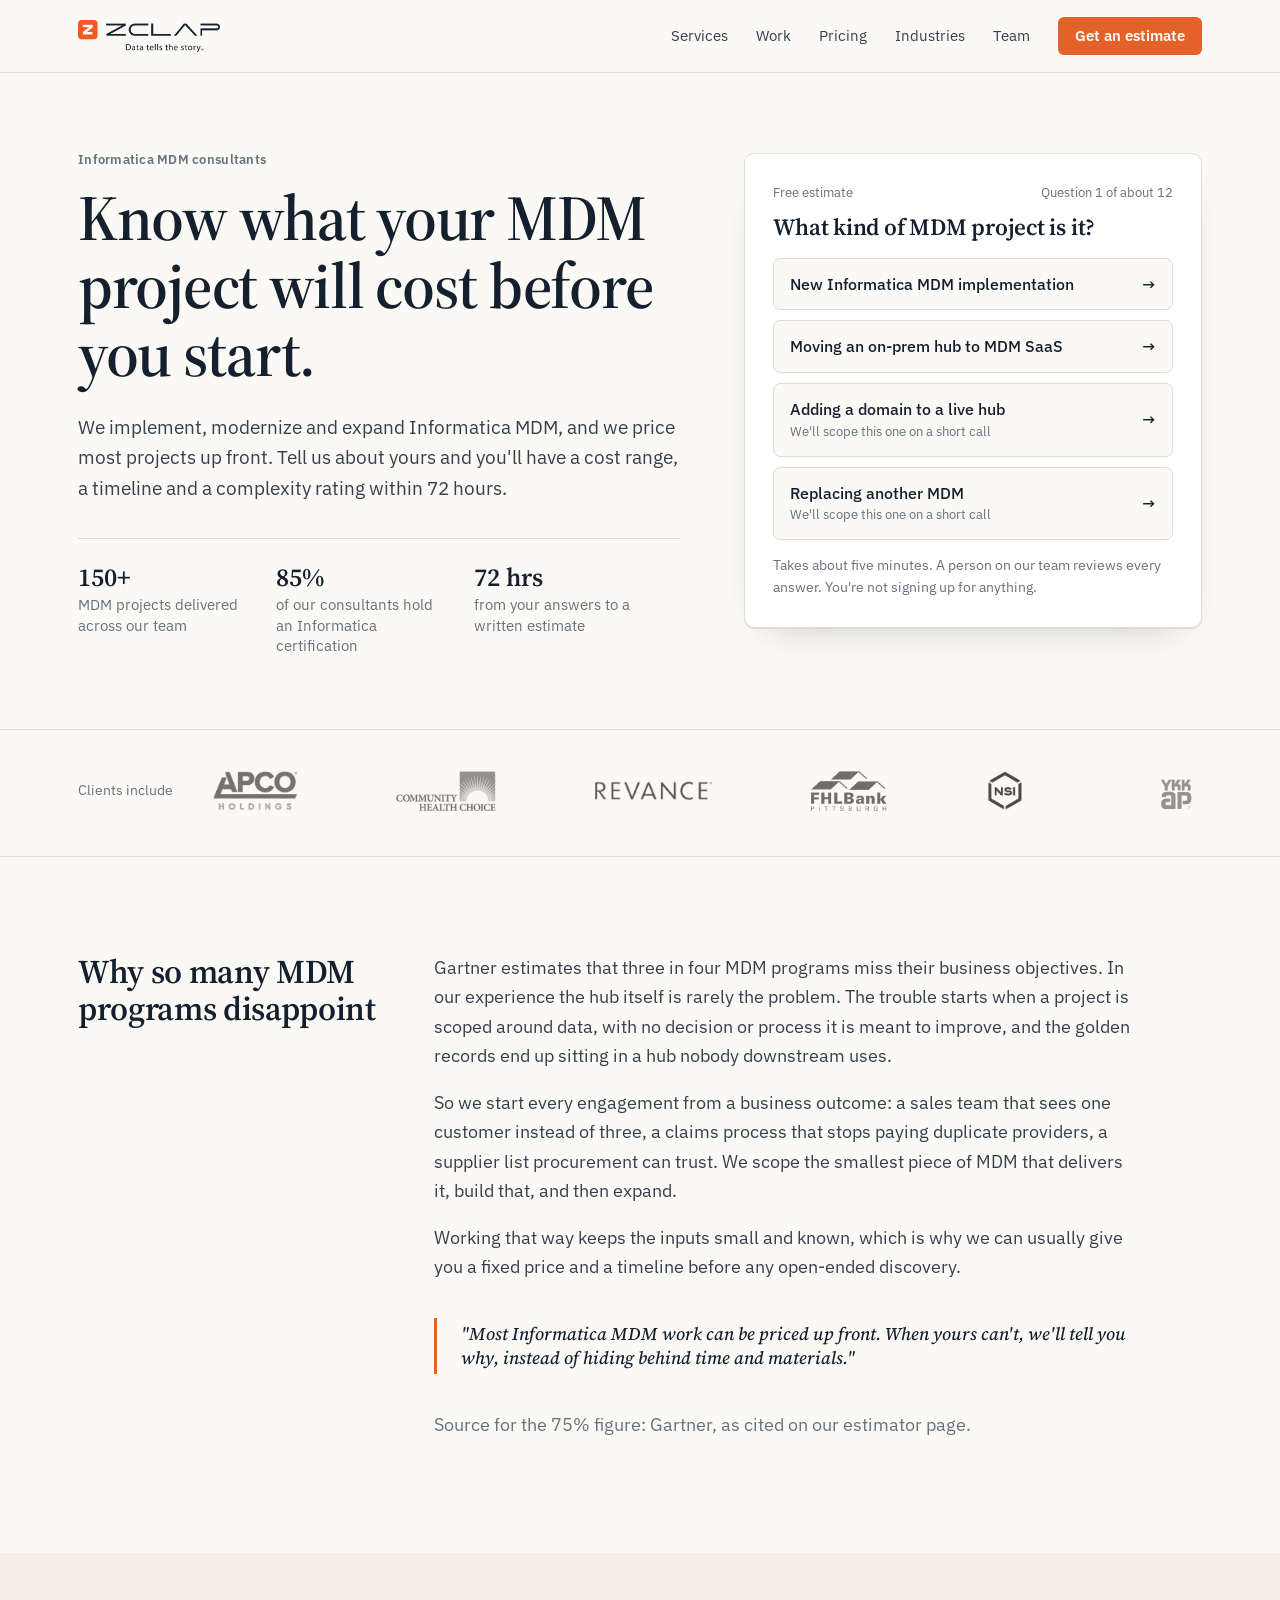
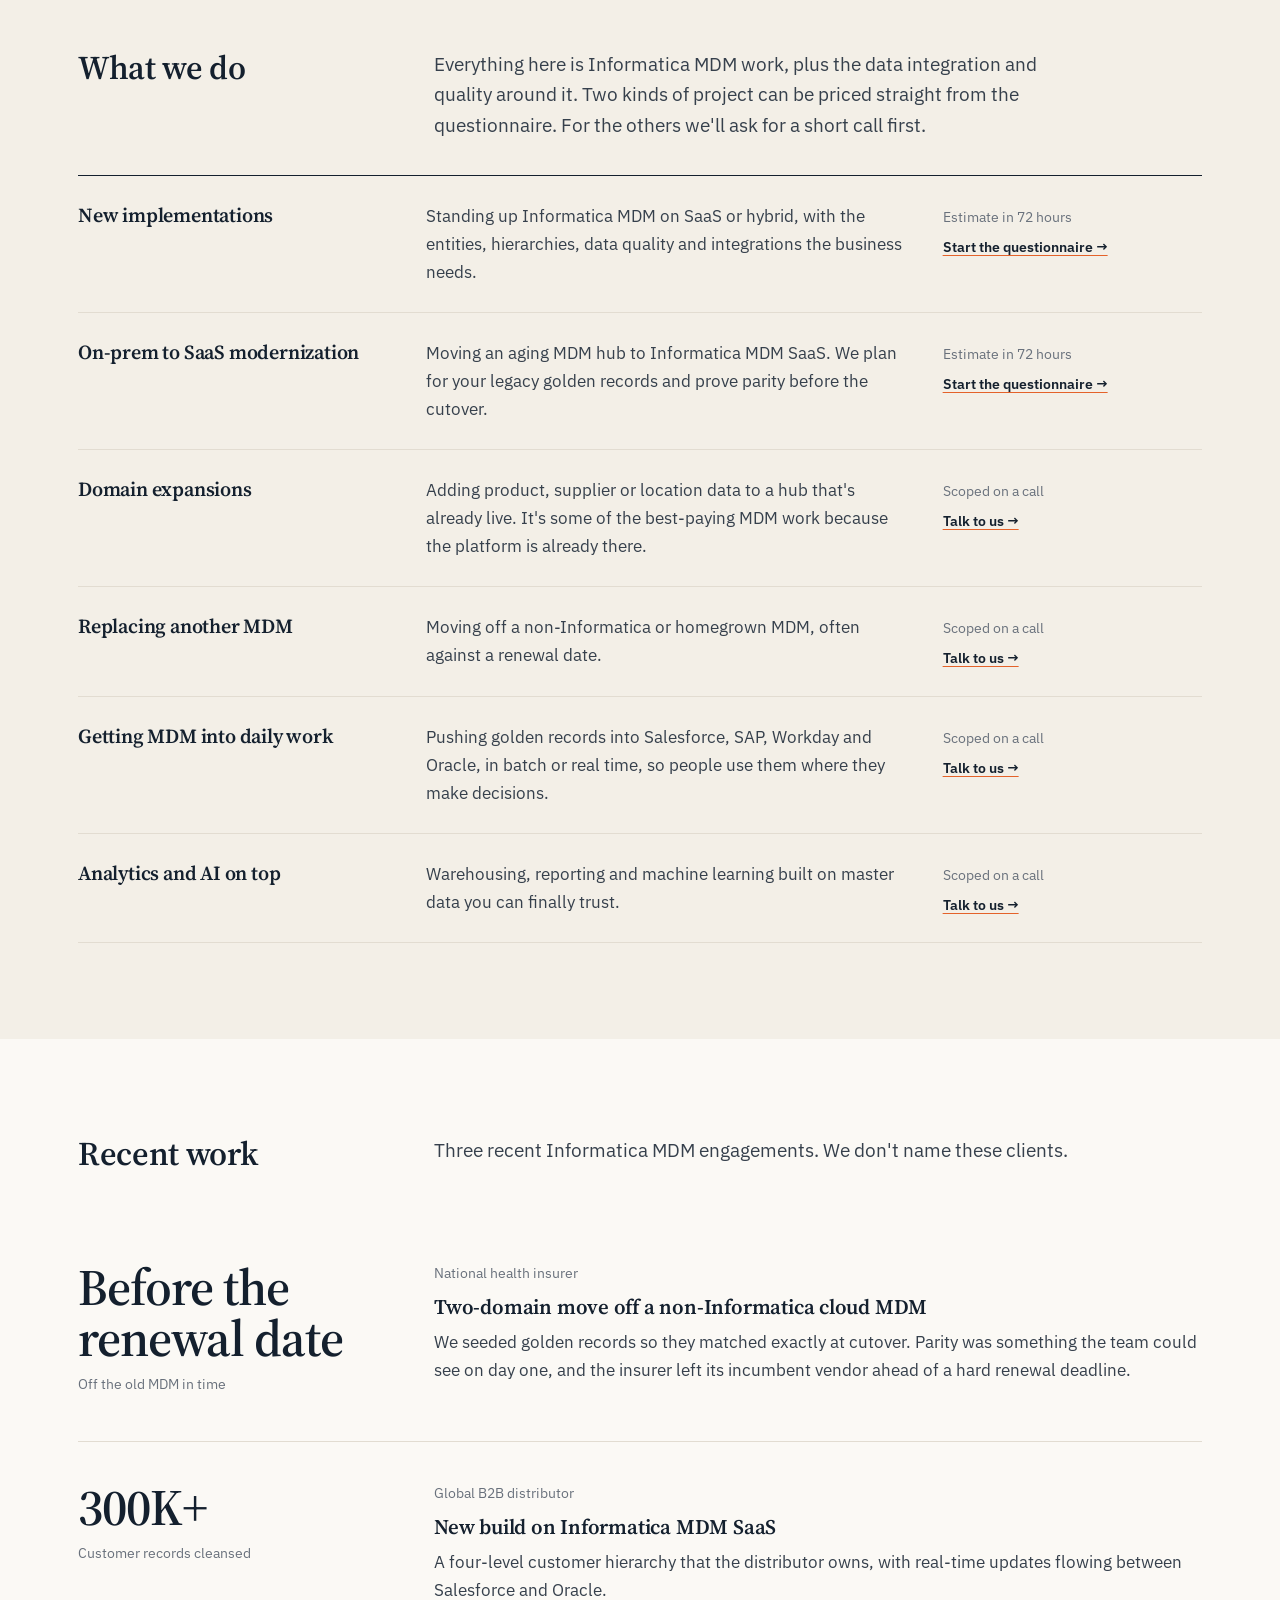
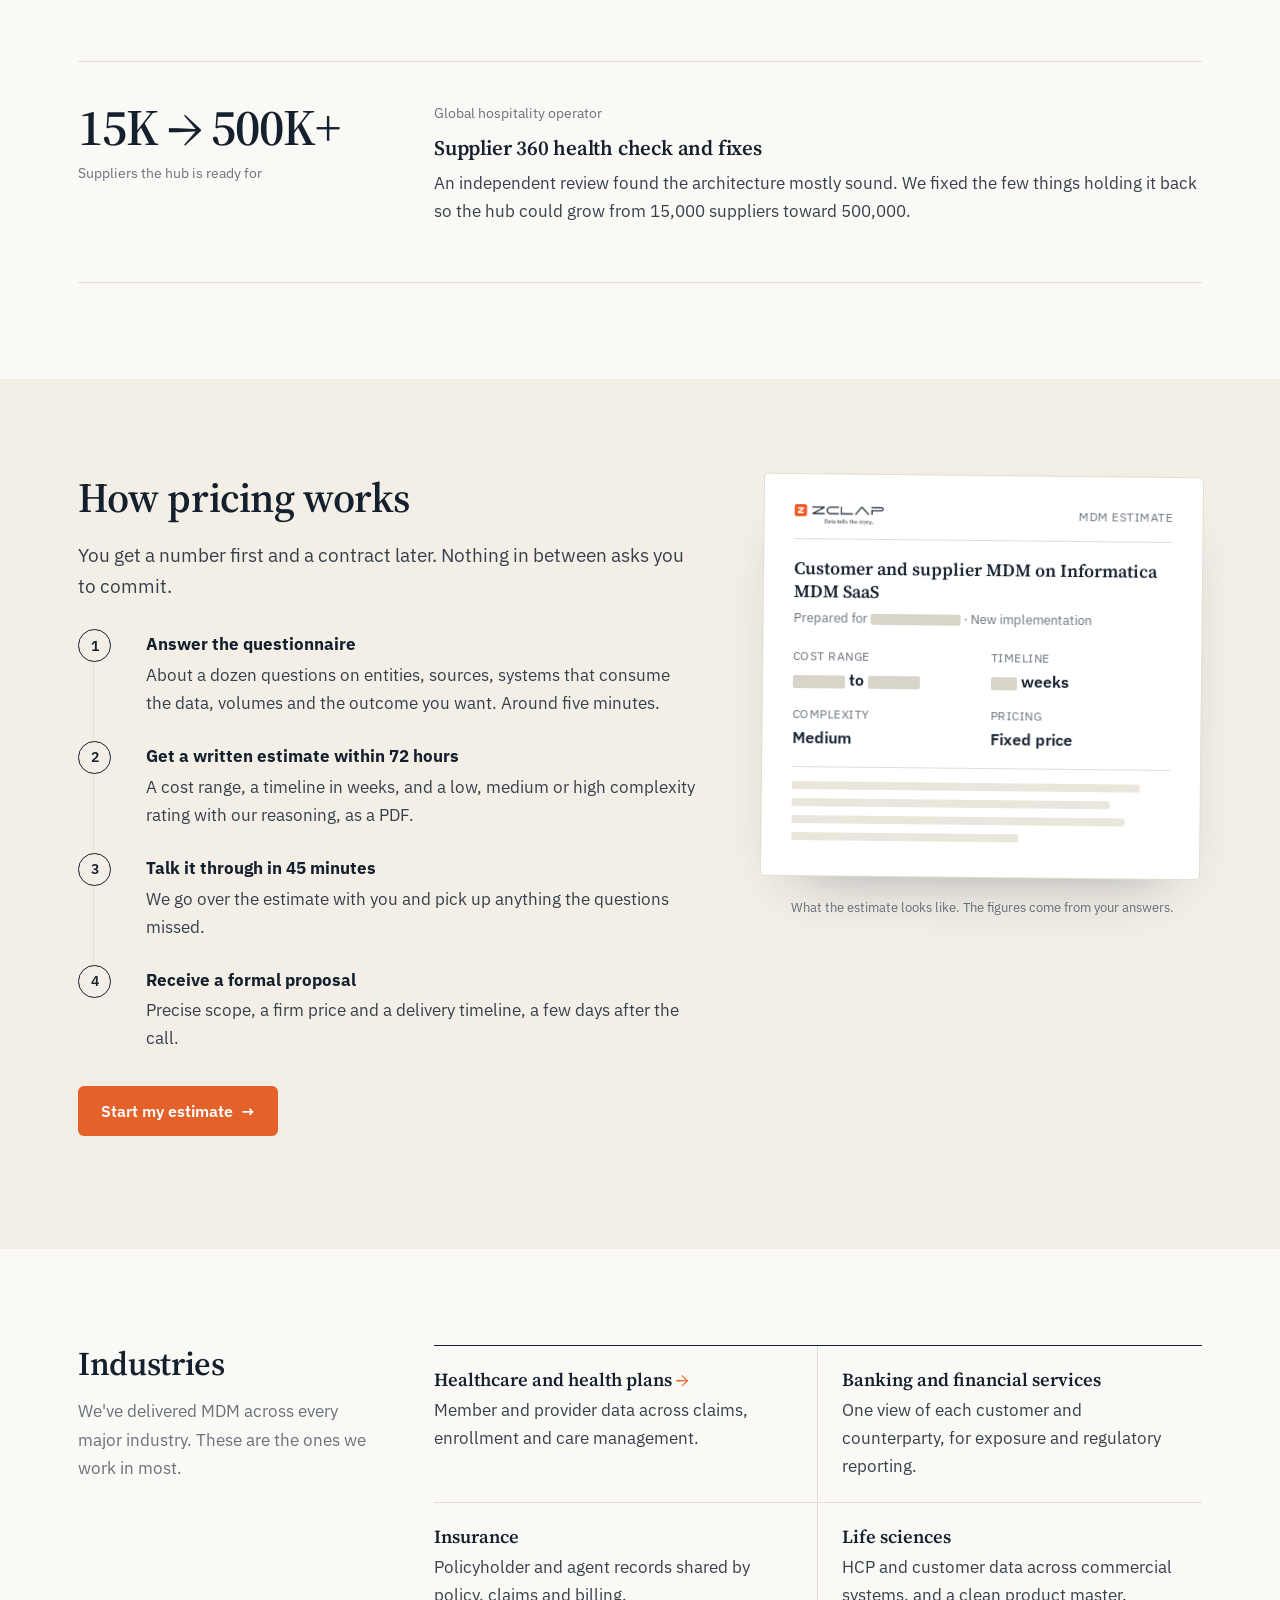
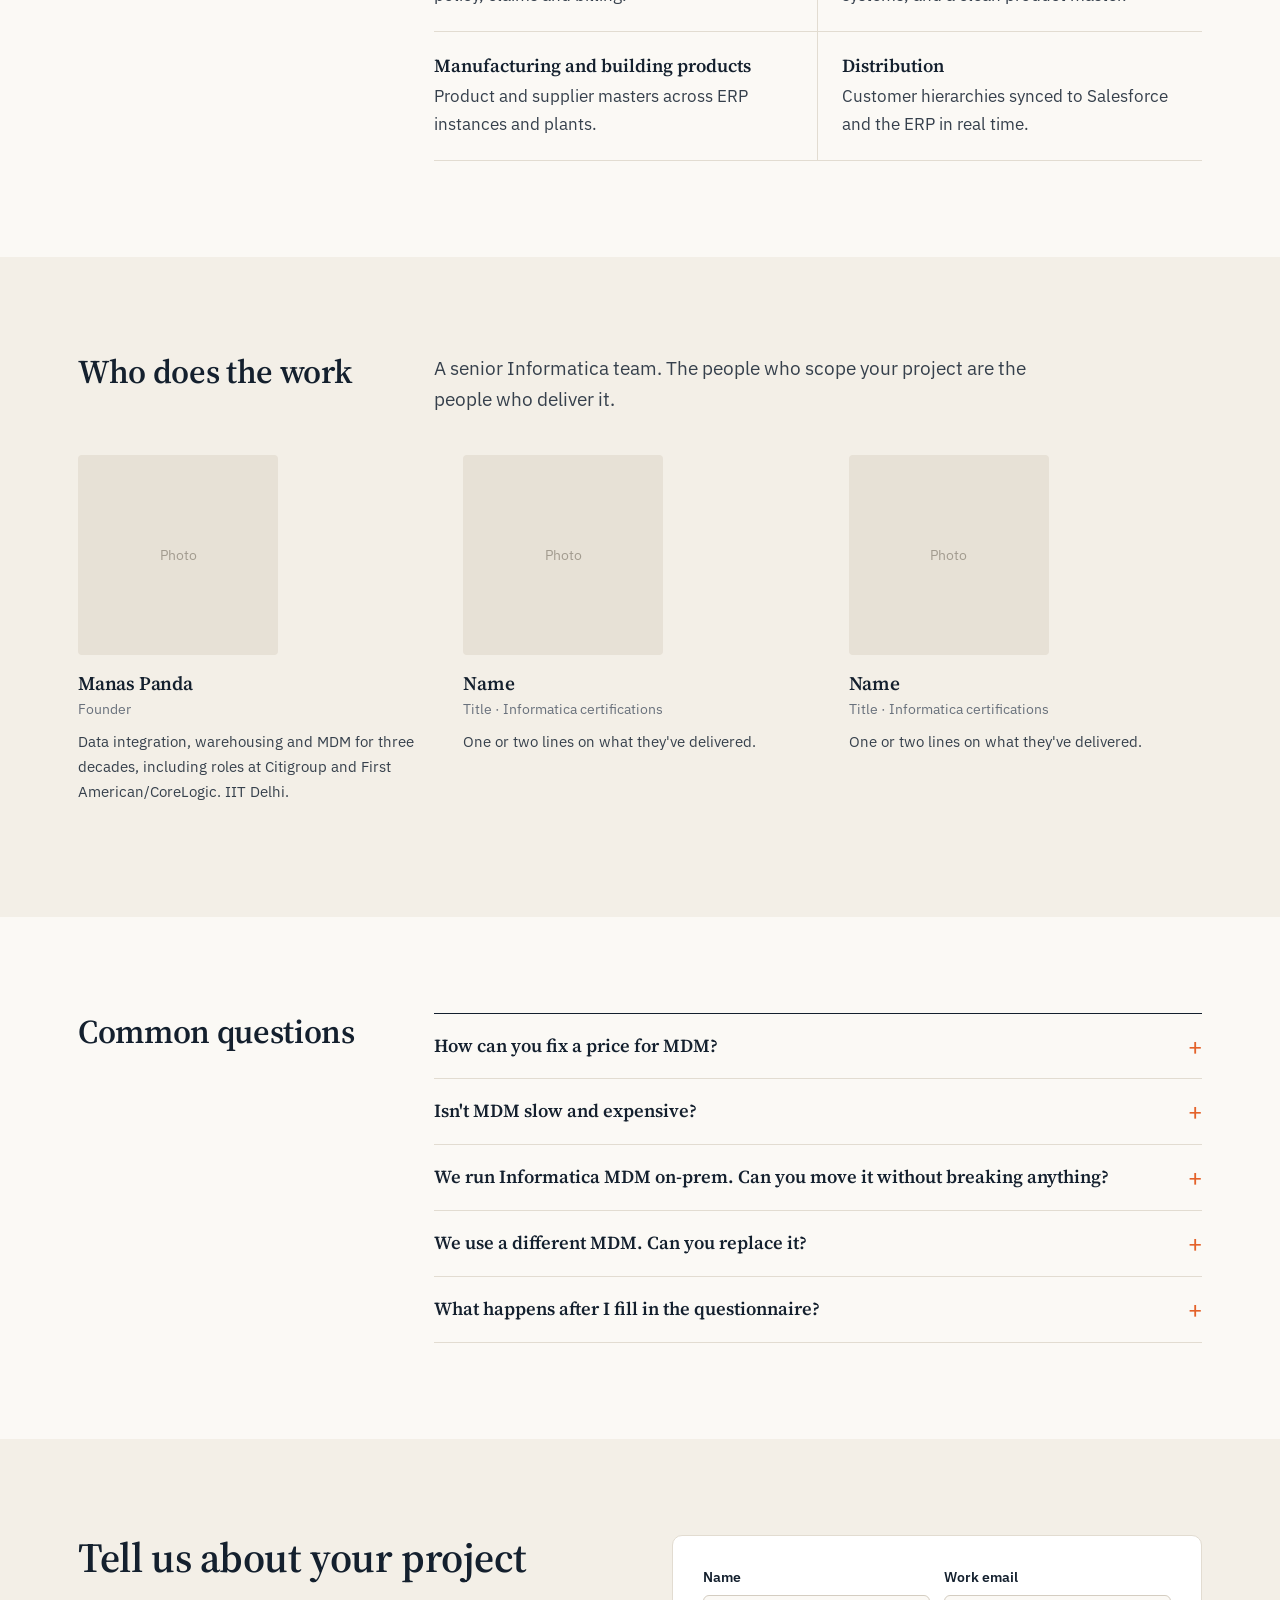
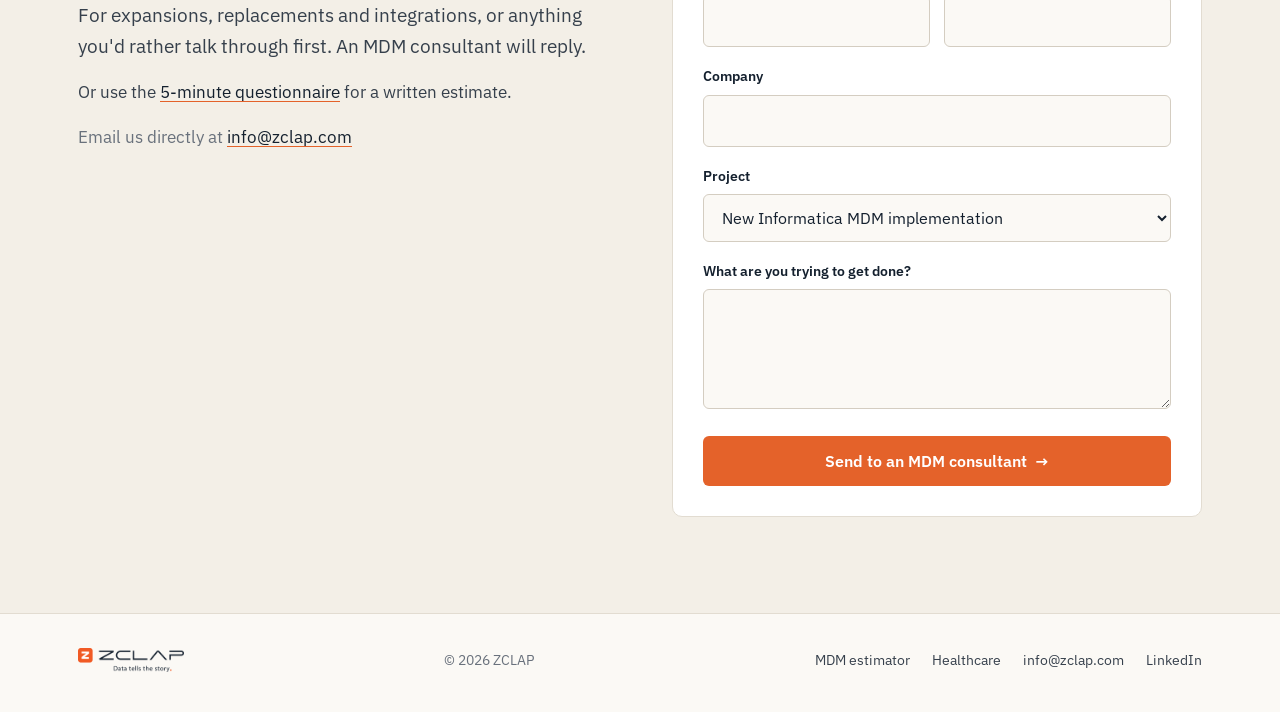
==== commit 64b6fd02: "Editorial redesign: light theme, serif headings, estimator first question in the hero, sample estima" ====
--- a/index.html
+++ b/index.html
@@ -3,376 +3,241 @@
 <head>
 <meta charset="UTF-8">
 <meta name="viewport" content="width=device-width, initial-scale=1.0">
-<title>ZCLAP | Informatica MDM, Priced Before You Start</title>
-<meta name="description" content="ZCLAP implements, modernizes and expands Informatica MDM for enterprises. 150+ MDM projects delivered, 85% of the team Informatica-certified, fixed price wherever possible. Get a personalized estimate in 72 hours.">
-<meta name="robots" content="noindex">  <!-- preview only: remove when this goes live on zclap.com -->
+<title>ZCLAP | Informatica MDM consultants. Know the cost before you start.</title>
+<meta name="description" content="ZCLAP implements, modernizes and expands Informatica MDM. 150+ MDM projects across the team, 85% Informatica-certified. Answer a 5-minute questionnaire and get a cost range and timeline within 72 hours.">
+<meta name="robots" content="noindex"><!-- preview only: remove when this goes live on zclap.com -->
 <link rel="canonical" href="https://zclap.com/">
 <link rel="icon" type="image/png" href="assets/favicon.png">
 <meta property="og:type" content="website">
 <meta property="og:url" content="https://zclap.com/">
-<meta property="og:title" content="ZCLAP | Informatica MDM, priced before you start">
-<meta property="og:description" content="New implementations, on-prem to SaaS modernizations, domain expansions. 150+ MDM projects delivered. Get your cost and timeline in 72 hours.">
+<meta property="og:title" content="ZCLAP | Know what your Informatica MDM project will cost before you start">
+<meta property="og:description" content="Implementations, on-prem to SaaS modernizations, domain expansions. A cost range and timeline within 72 hours.">
 <meta property="og:image" content="https://zclap.com/assets/og-image.png">
 <meta name="twitter:card" content="summary_large_image">
+<link rel="preconnect" href="https://fonts.googleapis.com">
+<link rel="preconnect" href="https://fonts.gstatic.com" crossorigin>
+<link href="https://fonts.googleapis.com/css2?family=IBM+Plex+Sans:wght@400;500;600&family=Source+Serif+4:ital,opsz,wght@0,8..60,500;0,8..60,600;1,8..60,500&display=swap" rel="stylesheet">
+<link rel="stylesheet" href="styles.css">
 <script type="application/ld+json">
-{"@context":"https://schema.org","@type":"ProfessionalService","name":"ZCLAP","url":"https://zclap.com/","email":"info@zclap.com","logo":"https://zclap.com/assets/logo.png","description":"Informatica master data management consulting: implementations, modernizations, domain expansions and business integration.","sameAs":["https://www.linkedin.com/company/zclap-inc/"],"knowsAbout":["Informatica MDM","Informatica MDM SaaS","Master Data Management","Data Integration","Data Governance"]}
+{"@context":"https://schema.org","@type":"ProfessionalService","name":"ZCLAP","url":"https://zclap.com/","email":"info@zclap.com","logo":"https://zclap.com/assets/logo-dark.png","description":"Informatica master data management consulting: implementations, modernizations, domain expansions, replacements and business integration.","sameAs":["https://www.linkedin.com/company/zclap-inc/"],"knowsAbout":["Informatica MDM","Informatica MDM SaaS","Master Data Management","Data Integration","Data Governance"]}
 </script>
-<!-- Google tag (same IDs as the current site, so analytics and ads conversions carry over) -->
+<!-- Google tag: same IDs as the current site, so analytics and ads conversions carry over -->
 <script async src="https://www.googletagmanager.com/gtag/js?id=G-QG1B2QHK2T"></script>
 <script>window.dataLayer=window.dataLayer||[];function gtag(){dataLayer.push(arguments);}gtag('js',new Date());gtag('config','G-QG1B2QHK2T');gtag('config','AW-18483009453');</script>
-<style>
-:root{--navy:#17324D;--navy2:#0F2438;--orange:#E4622A;--orange-d:#c9531f;--ink:#1f2937;--mute:#4b5563;--line:#e5e7eb;--bg2:#f7f9fb;--r:14px;--w:1120px}
-*{box-sizing:border-box}
-html{scroll-behavior:smooth}
-body{margin:0;font-family:-apple-system,BlinkMacSystemFont,"Segoe UI",Roboto,Helvetica,Arial,sans-serif;color:var(--ink);line-height:1.6;font-size:1.05rem;-webkit-font-smoothing:antialiased}
-h1,h2,h3{color:var(--navy);line-height:1.2;margin:0 0 .5em}
-h1{font-size:clamp(2.1rem,5vw,3.4rem);letter-spacing:-.025em;color:#fff}
-h2{font-size:clamp(1.6rem,3.2vw,2.3rem);letter-spacing:-.015em}
-h3{font-size:1.15rem}
-p{margin:0 0 1rem}
-a{color:var(--orange-d)}
-img{max-width:100%;display:block}
-.wrap{max-width:var(--w);margin:0 auto;padding:0 22px}
-section{padding:88px 0}
-.alt{background:var(--bg2)}
-.eyebrow{display:inline-block;font-size:.78rem;font-weight:700;letter-spacing:.12em;text-transform:uppercase;color:var(--orange);margin-bottom:14px}
-.lead{font-size:1.15rem;color:var(--mute);max-width:720px}
-.btn{display:inline-flex;align-items:center;gap:8px;padding:14px 22px;border-radius:10px;font-weight:700;text-decoration:none;font-size:1rem;border:2px solid transparent;cursor:pointer;transition:background .15s,border-color .15s}
-.btn-primary{background:var(--orange);color:#fff}
-.btn-primary:hover{background:var(--orange-d)}
-.btn-ghost{border-color:rgba(255,255,255,.45);color:#fff}
-.btn-ghost:hover{border-color:#fff}
-.btn-outline{border-color:var(--navy);color:var(--navy)}
-.btn-outline:hover{background:var(--navy);color:#fff}
-.btn small{font-weight:500;opacity:.85}
-.grid{display:grid;gap:22px}
-.g2{grid-template-columns:repeat(2,1fr)}.g3{grid-template-columns:repeat(3,1fr)}.g4{grid-template-columns:repeat(4,1fr)}
-.card{background:#fff;border:1px solid var(--line);border-radius:var(--r);padding:26px}
-.card p{color:var(--mute);margin:0}
-.tag{display:inline-block;font-size:.72rem;font-weight:700;letter-spacing:.06em;text-transform:uppercase;padding:4px 10px;border-radius:99px;margin-bottom:12px}
-.tag-q{background:#FFF2EC;color:var(--orange-d)}
-.tag-c{background:#E8EEF4;color:var(--navy)}
-
-/* nav */
-header{position:sticky;top:0;z-index:50;background:var(--navy2);border-bottom:1px solid rgba(255,255,255,.08)}
-.nav{display:flex;align-items:center;justify-content:space-between;height:68px}
-.nav img{height:30px;width:auto}
-.nav ul{display:flex;gap:26px;list-style:none;margin:0;padding:0;align-items:center}
-.nav ul a{color:#d6dee7;text-decoration:none;font-size:.95rem}
-.nav ul a:hover{color:#fff}
-.nav .btn{padding:10px 16px;font-size:.92rem}
-.menu-btn{display:none;background:none;border:0;color:#fff;font-size:1.6rem;cursor:pointer}
-
-/* hero */
-.hero{background:radial-gradient(1100px 500px at 85% -10%,#24496d 0%,transparent 60%),var(--navy2);color:#c9d4df;padding:96px 0 72px}
-.hero .lead{color:#c9d4df;font-size:1.22rem}
-.hero-cta{display:flex;flex-wrap:wrap;gap:14px;margin:30px 0 16px}
-.hero-note{font-size:.9rem;color:#93a4b6}
-.stats{display:grid;grid-template-columns:repeat(4,1fr);gap:18px;margin-top:56px;border-top:1px solid rgba(255,255,255,.12);padding-top:34px}
-.stat b{display:block;font-size:2rem;color:#fff;letter-spacing:-.02em}
-.stat span{font-size:.92rem;color:#a9b8c7}
-
-/* logos */
-.logos{padding:38px 0;border-bottom:1px solid var(--line)}
-.logos p{text-align:center;font-size:.8rem;letter-spacing:.12em;text-transform:uppercase;color:#6b7280;font-weight:700;margin-bottom:22px}
-.logo-row{display:flex;flex-wrap:wrap;justify-content:center;align-items:center;gap:26px 54px}
-.logo-row img{height:auto;width:auto;max-height:46px;max-width:130px;object-fit:contain;filter:grayscale(1);opacity:.75;transition:filter .2s,opacity .2s}
-.logo-row img:hover{filter:none;opacity:1}
-
-/* roles */
-.role{display:block;text-decoration:none;color:inherit;transition:border-color .15s,transform .15s}
-.role:hover{border-color:var(--orange);transform:translateY(-2px)}
-.role .who{font-size:.8rem;font-weight:700;letter-spacing:.08em;text-transform:uppercase;color:var(--orange)}
-.role h3{margin-top:8px}
-.role .go{display:inline-block;margin-top:14px;font-weight:700;color:var(--navy)}
-
-.icon{width:42px;height:42px;border-radius:10px;background:#FFF2EC;color:var(--orange);display:grid;place-items:center;font-weight:800;margin-bottom:14px}
-.check{list-style:none;padding:0;margin:0}
-.check li{padding:10px 0 10px 30px;position:relative;border-bottom:1px solid var(--line)}
-.check li:last-child{border-bottom:0}
-.check li:before{content:"";position:absolute;left:0;top:16px;width:16px;height:16px;border-radius:50%;background:var(--orange);-webkit-mask:url("data:image/svg+xml,%3Csvg xmlns='http://www.w3.org/2000/svg' viewBox='0 0 16 16'%3E%3Cpath d='M6.5 11.2 3.3 8l1.1-1.1 2.1 2.1 5-5L12.6 5z' fill='black'/%3E%3C/svg%3E") center/16px,linear-gradient(#000,#000);-webkit-mask-composite:xor;mask-composite:exclude}
-
-/* steps */
-.steps{counter-reset:s}
-.step{position:relative;padding-top:56px}
-.step:before{counter-increment:s;content:counter(s);position:absolute;top:18px;left:26px;width:30px;height:30px;border-radius:50%;background:var(--navy);color:#fff;display:grid;place-items:center;font-weight:800;font-size:.9rem}
-.quote{border-left:4px solid var(--orange);padding:6px 0 6px 20px;font-size:1.2rem;color:var(--navy);font-weight:600;margin:34px 0 0;max-width:820px}
-
-/* cases */
-.case .result{margin-top:16px;padding-top:14px;border-top:1px solid var(--line);font-weight:700;color:var(--navy);font-size:.95rem}
-
-/* team */
-.person{display:flex;gap:18px;align-items:flex-start}
-.avatar{flex:0 0 64px;height:64px;border-radius:50%;background:var(--navy);color:#fff;display:grid;place-items:center;font-weight:800;font-size:1.3rem}
-
-/* faq */
-details{border-bottom:1px solid var(--line);padding:18px 0}
-summary{cursor:pointer;font-weight:700;color:var(--navy);font-size:1.05rem;list-style:none;display:flex;justify-content:space-between;gap:16px}
-summary::-webkit-details-marker{display:none}
-summary:after{content:"+";color:var(--orange);font-size:1.4rem;line-height:1}
-details[open] summary:after{content:"–"}
-details p{color:var(--mute);margin:12px 0 0}
-
-/* final cta + form */
-.final{background:var(--navy2);color:#c9d4df}
-.final h2{color:#fff}
-.final .lead{color:#c9d4df}
-form{background:#fff;border-radius:var(--r);padding:28px;color:var(--ink)}
-label{display:block;font-size:.88rem;font-weight:700;margin:0 0 6px;color:var(--navy)}
-input,select,textarea{width:100%;font:inherit;font-size:1rem;padding:12px 14px;border:1px solid #cfd6de;border-radius:9px;margin-bottom:16px;background:#fff}
-input:focus,select:focus,textarea:focus{outline:2px solid var(--orange);border-color:transparent}
-textarea{min-height:110px;resize:vertical}
-.form-row{display:grid;grid-template-columns:1fr 1fr;gap:0 14px}
-.form-note{font-size:.85rem;color:#6b7280;margin:10px 0 0}
-.ok{display:none;text-align:center;padding:30px 10px}
-footer{background:#0b1b2b;color:#93a4b6;padding:36px 0;font-size:.92rem}
-footer .wrap{display:flex;flex-wrap:wrap;justify-content:space-between;gap:16px;align-items:center}
-footer a{color:#c9d4df;text-decoration:none;margin-left:20px}
-footer img{height:24px;width:auto}
-
-@media (max-width:900px){
-  .g3,.g4{grid-template-columns:1fr 1fr}
-  .stats{grid-template-columns:1fr 1fr}
-  .nav ul{display:none;position:absolute;top:68px;left:0;right:0;background:var(--navy2);flex-direction:column;align-items:flex-start;padding:18px 22px 24px;gap:16px}
-  .nav ul.open{display:flex}
-  .menu-btn{display:block}
-}
-@media (max-width:640px){
-  section{padding:64px 0}
-  .g2,.g3,.g4,.form-row{grid-template-columns:1fr}
-  .hero{padding:64px 0 52px}
-  .hero-cta .btn{width:100%;justify-content:center}
-  .logo-row{gap:22px 34px}.logo-row img{max-height:36px;max-width:100px}
-  footer a{margin:0 16px 0 0}
-}
-</style>
+<!-- Microsoft Clarity (free heatmaps + session recordings): create a project at clarity.microsoft.com,
+     then paste its snippet here. Left out until there's a project ID. -->
 </head>
 <body>
 
-<header>
-  <div class="wrap nav">
-    <a href="./" aria-label="ZCLAP home"><img src="assets/logo.png" alt="ZCLAP" width="133" height="30"></a>
-    <button class="menu-btn" aria-label="Open menu" aria-expanded="false" onclick="var u=document.getElementById('menu');u.classList.toggle('open');this.setAttribute('aria-expanded',u.classList.contains('open'))">☰</button>
-    <ul id="menu">
-      <li><a href="#services">Services</a></li>
-      <li><a href="#pricing">How we price</a></li>
-      <li><a href="#work">Our work</a></li>
-      <li><a href="#team">Team</a></li>
-      <li><a href="#faq">FAQ</a></li>
-      <li><a class="btn btn-primary" href="https://zclap.com/estimator/index.html">Get my MDM estimate</a></li>
-    </ul>
+<header class="top">
+  <div class="wrap">
+    <a href="./" aria-label="ZCLAP home"><img src="assets/logo-dark.png" alt="ZCLAP" width="142" height="32"></a>
+    <button class="menu" aria-label="Menu" aria-expanded="false" aria-controls="menu">☰</button>
+    <nav id="menu">
+      <a href="#services">Services</a>
+      <a href="#work">Work</a>
+      <a href="#pricing">Pricing</a>
+      <a href="#industries">Industries</a>
+      <a href="#team">Team</a>
+      <a class="btn btn-primary" href="#start" data-track="nav_estimate">Get an estimate</a>
+    </nav>
   </div>
 </header>
 
 <main>
-<!-- 1. ABOVE THE FOLD: what we do, who it's for, why trust us -->
 <section class="hero">
   <div class="wrap">
-    <span class="eyebrow">Informatica MDM specialists</span>
-    <h1>Informatica MDM that pays back,<br>priced before you start.</h1>
-    <p class="lead">ZCLAP implements, modernizes and expands Informatica master data management for enterprise data teams. We scope every engagement around a business outcome and, wherever we can, commit to a fixed price and timeline up front.</p>
-    <div class="hero-cta">
-      <a class="btn btn-primary" href="https://zclap.com/estimator/index.html">Get my cost &amp; timeline <small>· 5 min</small></a>
-      <a class="btn btn-ghost" href="#contact">Talk to an MDM architect</a>
-    </div>
-    <p class="hero-note">About a dozen questions. Reviewed by our team, not a calculator. Estimate in your inbox within 72 hours. No obligation.</p>
-    <div class="stats">
-      <div class="stat"><b>150+</b><span>MDM projects delivered across the team</span></div>
-      <div class="stat"><b>85%</b><span>of our team holds an Informatica certification</span></div>
-      <div class="stat"><b>Decades</b><span>of hands-on Informatica MDM expertise</span></div>
-      <div class="stat"><b>72 hrs</b><span>from questionnaire to a personalized estimate</span></div>
-    </div>
-  </div>
-</section>
-
-<div class="logos">
-  <div class="wrap">
-    <p>Trusted by data teams at</p>
-    <div class="logo-row">
+    <div>
+      <span class="kicker">Informatica MDM consultants</span>
+      <h1>Know what your MDM project will cost before you start.</h1>
+      <p class="big">We implement, modernize and expand Informatica MDM, and we price most projects up front. Tell us about yours and you'll have a cost range, a timeline and a complexity rating within 72 hours.</p>
+      <div class="hero-proof">
+        <div><b>150+</b>MDM projects delivered across our team</div>
+        <div><b>85%</b>of our consultants hold an Informatica certification</div>
+        <div><b>72 hrs</b>from your answers to a written estimate</div>
+      </div>
+    </div>
+
+    <div class="starter" id="start">
+      <div class="step"><span>Free estimate</span><span>Question 1 of about 12</span></div>
+      <h2>What kind of MDM project is it?</h2>
+      <a class="choice" href="https://zclap.com/estimator/index.html" data-project="new"><span>New Informatica MDM implementation</span><span class="arrow">→</span></a>
+      <a class="choice" href="https://zclap.com/estimator/index.html" data-project="modernize"><span>Moving an on-prem hub to MDM SaaS</span><span class="arrow">→</span></a>
+      <a class="choice" href="#contact" data-project="expand"><span>Adding a domain to a live hub<small>We'll scope this one on a short call</small></span><span class="arrow">→</span></a>
+      <a class="choice" href="#contact" data-project="replace"><span>Replacing another MDM<small>We'll scope this one on a short call</small></span><span class="arrow">→</span></a>
+      <p class="fine">Takes about five minutes. A person on our team reviews every answer. You're not signing up for anything.</p>
+    </div>
+  </div>
+</section>
+
+<div class="clients">
+  <div class="wrap">
+    <span>Clients include</span>
+    <div class="row">
       <img src="assets/clients/apco.png" alt="APCO Holdings" loading="lazy">
       <img src="assets/clients/community-health-choice.png" alt="Community Health Choice" loading="lazy">
       <img src="assets/clients/revance.png" alt="Revance" loading="lazy">
       <img src="assets/clients/fhlbank-pittsburgh.png" alt="FHLBank Pittsburgh" loading="lazy">
       <img src="assets/clients/nsi.png" alt="NSI" loading="lazy">
-      <img src="assets/clients/ykk-ap.png" alt="YKK AP" loading="lazy" style="max-height:72px">
+      <img src="assets/clients/ykk-ap.png" alt="YKK AP" loading="lazy" style="max-height:62px">
     </div>
   </div>
 </div>
 
-<!-- 2. ROLE-BASED ROUTING for the buying committee -->
-<section>
-  <div class="wrap">
-    <span class="eyebrow">Start where you sit</span>
-    <h2>Every MDM decision has three audiences. We built a path for each.</h2>
-    <div class="grid g3" style="margin-top:30px">
-      <a class="card role" href="#value">
-        <span class="who">Data &amp; business leaders</span>
-        <h3>Where does MDM actually pay back?</h3>
-        <p>Revenue, efficiency, risk and AI readiness, tied to outcomes you can measure.</p>
-        <span class="go">See the business case →</span>
-      </a>
-      <a class="card role" href="#approach">
-        <span class="who">Architects &amp; MDM owners</span>
-        <h3>How will you build it?</h3>
-        <p>Matching, hierarchies, SaaS modernization, cutover parity and real-time integration.</p>
-        <span class="go">See our technical approach →</span>
-      </a>
-      <a class="card role" href="#pricing">
-        <span class="who">Finance &amp; procurement</span>
-        <h3>What will it cost, and when?</h3>
-        <p>Fixed price wherever we can, a clear process, and no open-ended time and materials.</p>
-        <span class="go">See how we price →</span>
-      </a>
-    </div>
-  </div>
-</section>
-
-<!-- VALUE -->
-<section id="value" class="alt">
-  <div class="wrap">
-    <span class="eyebrow">For data &amp; business leaders</span>
-    <h2>MDM pays back when the data gets used.</h2>
-    <p class="lead">Data that sits only inside the hub is a library no one visits. We scope each engagement from the business outcome it will deliver and work backwards from there.</p>
-    <div class="grid g3" style="margin-top:30px">
-      <div class="card"><div class="icon">$</div><h3>Grow revenue</h3><p>A connected Customer 360 turns into cross-sell and upsell aimed at buyers you already have.</p></div>
-      <div class="card"><div class="icon">⟳</div><h3>Improve efficiency</h3><p>Trusted golden records inside your processes prevent bad data and the rework it causes.</p></div>
-      <div class="card"><div class="icon">✓</div><h3>Reduce risk</h3><p>One auditable record per customer or supplier makes compliance something you prove.</p></div>
-      <div class="card"><div class="icon">≡</div><h3>Decide with confidence</h3><p>Resolve entities once and every report and forecast finally agrees.</p></div>
-      <div class="card"><div class="icon">AI</div><h3>Power your AI</h3><p>Models and agents can't tell three versions of one customer apart. Resolved data gets AI to production.</p></div>
-      <div class="card" style="background:var(--navy);border-color:var(--navy)"><h3 style="color:#fff">Already run an Informatica MDM hub?</h3><p style="color:#c9d4df">Every new domain, source and integration unlocks value faster and cheaper than the last, because the platform is already in place.</p></div>
-    </div>
-  </div>
-</section>
-
-<!-- SERVICES -->
-<section id="services">
-  <div class="wrap">
-    <span class="eyebrow">Services</span>
-    <h2>Whatever your Informatica MDM project, a straight answer on cost.</h2>
-    <p class="lead">Two project types can be priced from the questionnaire alone. The rest we scope on a short call, then give you a number before you commit.</p>
-    <div class="grid g3" style="margin-top:30px">
-      <div class="card"><span class="tag tag-q">Instant estimate</span><h3>New implementations</h3><p>Stand up Informatica MDM from scratch, on SaaS or hybrid, with the entities, integrations, hierarchies and data quality the business needs.</p><p style="margin-top:14px"><a href="https://zclap.com/estimator/index.html"><b>Estimate my implementation →</b></a></p></div>
-      <div class="card"><span class="tag tag-q">Instant estimate</span><h3>On-prem to SaaS modernization</h3><p>Move an aging on-prem hub to Informatica MDM SaaS with a deliberate plan for legacy golden records and a clean cutover.</p><p style="margin-top:14px"><a href="https://zclap.com/estimator/index.html"><b>Estimate my modernization →</b></a></p></div>
-      <div class="card"><span class="tag tag-c">Scoping call</span><h3>Domain expansions</h3><p>Add product, supplier or location hierarchies to a live hub. Some of the highest-return MDM work there is.</p><p style="margin-top:14px"><a href="#contact"><b>Scope my expansion →</b></a></p></div>
-      <div class="card"><span class="tag tag-c">Scoping call</span><h3>Competitive replacements</h3><p>Replace a non-Informatica or custom-built MDM. We've done enough of these to scope them accurately.</p><p style="margin-top:14px"><a href="#contact"><b>Plan my replacement →</b></a></p></div>
-      <div class="card"><span class="tag tag-c">Scoping call</span><h3>Business integration</h3><p>Push golden records into Salesforce, SAP, Workday and Oracle, in batch or real time, at the point of decision.</p><p style="margin-top:14px"><a href="#contact"><b>Scope my integration →</b></a></p></div>
-      <div class="card"><span class="tag tag-c">Scoping call</span><h3>Analytics &amp; AI on trusted data</h3><p>Data warehousing, BI, predictive analytics and generative AI built on the master data you can now trust.</p><p style="margin-top:14px"><a href="#contact"><b>Discuss my use case →</b></a></p></div>
-    </div>
-  </div>
-</section>
-
-<!-- APPROACH (technical buyers) -->
-<section id="approach" class="alt">
-  <div class="wrap grid g2" style="align-items:start;gap:48px">
-    <div>
-      <span class="eyebrow">For architects &amp; MDM owners</span>
-      <h2>How we build it.</h2>
-      <p class="lead">We go after value first, one bounded use case at a time. That's only possible because we've done this many times, across every major industry and project type.</p>
-      <a class="btn btn-outline" href="#contact" style="margin-top:12px">Talk to an MDM architect</a>
-    </div>
-    <ul class="check">
-      <li><b>Matching tuned for the business,</b> not left on vendor defaults.</li>
-      <li><b>Hierarchies you own,</b> rather than rent, like the 4-tier customer hierarchy we built for a global distributor.</li>
-      <li><b>Parity proven before cutover.</b> Golden records are seeded to match exactly, so parity is demonstrated, not assumed.</li>
-      <li><b>SaaS-first modernization</b> that clears away servers, scaling work and multi-year builds.</li>
-      <li><b>Real-time orchestration</b> across Salesforce, SAP, Workday and Oracle.</li>
-      <li><b>Informatica data management end to end:</b> MDM, data integration, data quality and governance.</li>
-    </ul>
-  </div>
-</section>
-
-<!-- PRICING / PROCESS (finance & procurement) -->
-<section id="pricing">
-  <div class="wrap">
-    <span class="eyebrow">For finance &amp; procurement</span>
-    <h2>A clear path from first number to signed contract.</h2>
-    <p class="lead">Because we scope around bounded use cases, most engagements come down to a short set of known inputs. That lets us commit to a fixed price and timeline before any open-ended discovery.</p>
-    <div class="grid g4 steps" style="margin-top:30px">
-      <div class="card step"><h3>Answer the questionnaire</h3><p>About a dozen questions on entities, integrations, volumes and outcomes. Roughly five minutes.</p></div>
-      <div class="card step"><h3>Get your estimate</h3><p>Within 72 hours: a cost range, a timeline in weeks, and a complexity rating with the reasoning, as a PDF.</p></div>
-      <div class="card step"><h3>45-minute scoping call</h3><p>We walk through the estimate and capture anything the questionnaire couldn't.</p></div>
-      <div class="card step"><h3>Formal proposal</h3><p>Within days: precise scope, a firm price and a delivery timeline you can plan against.</p></div>
-    </div>
-    <p class="quote">"Most Informatica MDM work can be priced up front. When it can't, we'll tell you why, instead of hiding behind time and materials."</p>
-    <p style="margin-top:28px"><a class="btn btn-primary" href="https://zclap.com/estimator/index.html">Start my estimate</a></p>
-  </div>
-</section>
-
-<!-- CASE STUDIES -->
-<section id="work" class="alt">
-  <div class="wrap">
-    <span class="eyebrow">Our work</span>
-    <h2>Recent Informatica MDM engagements.</h2>
-    <div class="grid g3" style="margin-top:30px">
-      <div class="card case"><span class="tag tag-c">Healthcare · Migration</span><h3>National health insurer</h3><p>Two-domain migration off a non-Informatica cloud MDM. Golden records were seeded for an exact match at cutover, so parity was demonstrated rather than assumed.</p><div class="result">Exited ahead of a hard renewal deadline</div></div>
-      <div class="card case"><span class="tag tag-c">Distribution · New build</span><h3>Global B2B distributor</h3><p>Informatica MDM SaaS from day one, with a customer-owned 4-tier hierarchy and real-time orchestration across Salesforce and Oracle.</p><div class="result">300K+ records cleansed</div></div>
-      <div class="card case"><span class="tag tag-c">Hospitality · Supplier 360</span><h3>Global hospitality operator</h3><p>An independent health check found the architecture generally sound. ZCLAP delivered the highest-impact fixes to prepare the hub for growth.</p><div class="result">Positioned to scale from 15K to 500K+ suppliers</div></div>
-    </div>
-  </div>
-</section>
-
-<!-- TEAM -->
-<section id="team">
-  <div class="wrap">
-    <span class="eyebrow">Who you'll work with</span>
-    <h2>A certified Informatica team, not a bench of generalists.</h2>
-    <p class="lead">85% of our consultants hold at least one Informatica certification, and the team has delivered more than 150 MDM projects. The people who scope your project are the people who deliver it.</p>
-    <div class="grid g3" style="margin-top:30px">
-      <!-- TODO: confirm title, bio and headshot with Manas; add the rest of the team -->
-      <div class="card person"><div class="avatar">MP</div><div><h3 style="margin-bottom:2px">Manas Panda</h3><p style="font-size:.92rem;margin-bottom:8px"><b style="color:var(--navy)">Founder</b></p><p style="font-size:.95rem">IIT Delhi. Decades of data integration, data warehousing and MDM delivery, including roles at Citigroup and First American/CoreLogic.</p></div></div>
-      <div class="card person"><div class="avatar">—</div><div><h3 style="margin-bottom:2px">Team member</h3><p style="font-size:.92rem;margin-bottom:8px"><b style="color:var(--navy)">Title</b></p><p style="font-size:.95rem">Short bio and Informatica certifications.</p></div></div>
-      <div class="card person"><div class="avatar">—</div><div><h3 style="margin-bottom:2px">Team member</h3><p style="font-size:.92rem;margin-bottom:8px"><b style="color:var(--navy)">Title</b></p><p style="font-size:.95rem">Short bio and Informatica certifications.</p></div></div>
-    </div>
-  </div>
-</section>
-
-<!-- FAQ: objection handling -->
-<section id="faq" class="alt">
-  <div class="wrap" style="max-width:860px">
-    <span class="eyebrow">FAQ</span>
-    <h2>Questions buyers ask us first.</h2>
-    <details><summary>How can you commit to a fixed price for MDM?</summary><p>We scope around one or more bounded use cases, so most projects come down to a short set of known inputs: entities, sources, consuming systems, hierarchies and volumes. When a project needs discovery or carries one-off technical risk, we say so plainly and shape the work to fit.</p></details>
-    <details><summary>Isn't MDM slow and expensive?</summary><p>That reputation comes from on-prem builds that took years. Informatica MDM SaaS removes the servers, the scaling and most of the build time. The fastest way past the doubt is a real number, which is what the questionnaire gives you.</p></details>
-    <details><summary>We already run Informatica MDM on-prem. Can you modernize it without breaking what works?</summary><p>Yes. We plan for your legacy golden records and prove parity before cutover, protecting what your current hub delivers instead of just copying records across.</p></details>
-    <details><summary>We're on a non-Informatica or homegrown MDM. Can you replace it?</summary><p>Yes. Competitive replacements have more project-specific variables, so we scope them on a short call. A national health insurer we worked with exited its incumbent ahead of a hard renewal deadline.</p></details>
-    <details><summary>Which systems do you integrate MDM with?</summary><p>Commonly Salesforce, SAP, Workday and Oracle, in batch or real time. Every integration is different, so we scope yours before quoting.</p></details>
-    <details><summary>What happens after I submit the questionnaire?</summary><p>Our team reviews it, not an automated calculator. Within 72 hours you get a PDF with a cost range, a timeline in weeks and a complexity rating. There's no obligation, and final pricing comes in a formal proposal after a 45-minute call.</p></details>
-  </div>
-</section>
-
-<!-- FINAL CTA + CONTACT -->
-<section id="contact" class="final">
-  <div class="wrap grid g2" style="align-items:center;gap:48px">
-    <div>
-      <h2>Your Informatica MDM project deserves a real number before you commit.</h2>
-      <p class="lead">Get a personalized cost and timeline in 72 hours, or tell us about a project that needs a conversation first.</p>
-      <p style="margin-top:24px"><a class="btn btn-primary" href="https://zclap.com/estimator/index.html">Get my cost &amp; timeline <small>· 5 min</small></a></p>
-      <p class="hero-note" style="margin-top:18px">Prefer email? <a href="mailto:info@zclap.com" style="color:#fff">info@zclap.com</a></p>
+<section class="sec">
+  <div class="wrap split">
+    <div class="label"><h2>Why so many MDM programs disappoint</h2></div>
+    <div class="prose">
+      <p>Gartner estimates that three in four MDM programs miss their business objectives. In our experience the hub itself is rarely the problem. The trouble starts when a project is scoped around data, with no decision or process it is meant to improve, and the golden records end up sitting in a hub nobody downstream uses.</p>
+      <p>So we start every engagement from a business outcome: a sales team that sees one customer instead of three, a claims process that stops paying duplicate providers, a supplier list procurement can trust. We scope the smallest piece of MDM that delivers it, build that, and then expand.</p>
+      <p>Working that way keeps the inputs small and known, which is why we can usually give you a fixed price and a timeline before any open-ended discovery.</p>
+      <p class="pull">"Most Informatica MDM work can be priced up front. When yours can't, we'll tell you why, instead of hiding behind time and materials."</p>
+      <p class="src">Source for the 75% figure: Gartner, as cited on our estimator page.</p>
+    </div>
+  </div>
+</section>
+
+<section class="sec tint" id="services">
+  <div class="wrap">
+    <div class="split" style="margin-bottom:34px">
+      <div class="label"><h2>What we do</h2></div>
+      <p class="big" style="margin:0">Everything here is Informatica MDM work, plus the data integration and quality around it. Two kinds of project can be priced straight from the questionnaire. For the others we'll ask for a short call first.</p>
+    </div>
+    <div class="svc">
+      <div class="svc-row"><h3>New implementations</h3><p>Standing up Informatica MDM on SaaS or hybrid, with the entities, hierarchies, data quality and integrations the business needs.</p><div class="how">Estimate in 72 hours<br><a href="#start" data-track="svc_new">Start the questionnaire →</a></div></div>
+      <div class="svc-row"><h3>On-prem to SaaS modernization</h3><p>Moving an aging MDM hub to Informatica MDM SaaS. We plan for your legacy golden records and prove parity before the cutover.</p><div class="how">Estimate in 72 hours<br><a href="#start" data-track="svc_modernize">Start the questionnaire →</a></div></div>
+      <div class="svc-row"><h3>Domain expansions</h3><p>Adding product, supplier or location data to a hub that's already live. It's some of the best-paying MDM work because the platform is already there.</p><div class="how">Scoped on a call<br><a href="#contact">Talk to us →</a></div></div>
+      <div class="svc-row"><h3>Replacing another MDM</h3><p>Moving off a non-Informatica or homegrown MDM, often against a renewal date.</p><div class="how">Scoped on a call<br><a href="#contact">Talk to us →</a></div></div>
+      <div class="svc-row"><h3>Getting MDM into daily work</h3><p>Pushing golden records into Salesforce, SAP, Workday and Oracle, in batch or real time, so people use them where they make decisions.</p><div class="how">Scoped on a call<br><a href="#contact">Talk to us →</a></div></div>
+      <div class="svc-row"><h3>Analytics and AI on top</h3><p>Warehousing, reporting and machine learning built on master data you can finally trust.</p><div class="how">Scoped on a call<br><a href="#contact">Talk to us →</a></div></div>
+    </div>
+  </div>
+</section>
+
+<section class="sec" id="work">
+  <div class="wrap">
+    <div class="split" style="margin-bottom:34px">
+      <div class="label"><h2>Recent work</h2></div>
+      <p class="big" style="margin:0">Three recent Informatica MDM engagements. We don't name these clients.</p>
+    </div>
+    <div class="case">
+      <div class="fig">Before the renewal date<small>Off the old MDM in time</small></div>
+      <div><div class="who">National health insurer</div><h3>Two-domain move off a non-Informatica cloud MDM</h3><p>We seeded golden records so they matched exactly at cutover. Parity was something the team could see on day one, and the insurer left its incumbent vendor ahead of a hard renewal deadline.</p></div>
+    </div>
+    <div class="case">
+      <div class="fig">300K+<small>Customer records cleansed</small></div>
+      <div><div class="who">Global B2B distributor</div><h3>New build on Informatica MDM SaaS</h3><p>A four-level customer hierarchy that the distributor owns, with real-time updates flowing between Salesforce and Oracle.</p></div>
+    </div>
+    <div class="case">
+      <div class="fig">15K → 500K+<small>Suppliers the hub is ready for</small></div>
+      <div><div class="who">Global hospitality operator</div><h3>Supplier 360 health check and fixes</h3><p>An independent review found the architecture mostly sound. We fixed the few things holding it back so the hub could grow from 15,000 suppliers toward 500,000.</p></div>
+    </div>
+  </div>
+</section>
+
+<section class="sec tint" id="pricing">
+  <div class="wrap price">
+    <div>
+      <h2>How pricing works</h2>
+      <p class="big">You get a number first and a contract later. Nothing in between asks you to commit.</p>
+      <ol class="steps">
+        <li><b>Answer the questionnaire</b>About a dozen questions on entities, sources, systems that consume the data, volumes and the outcome you want. Around five minutes.</li>
+        <li><b>Get a written estimate within 72 hours</b>A cost range, a timeline in weeks, and a low, medium or high complexity rating with our reasoning, as a PDF.</li>
+        <li><b>Talk it through in 45 minutes</b>We go over the estimate with you and pick up anything the questions missed.</li>
+        <li><b>Receive a formal proposal</b>Precise scope, a firm price and a delivery timeline, a few days after the call.</li>
+      </ol>
+      <p style="margin-top:34px"><a class="btn btn-primary" href="#start" data-track="pricing_cta">Start my estimate <span class="arrow">→</span></a></p>
+    </div>
+    <figure style="margin:0">
+      <div class="doc" aria-label="Illustration of an estimate document">
+        <div class="hd"><img src="assets/logo-dark.png" alt=""><span>MDM ESTIMATE</span></div>
+        <h4>Customer and supplier MDM on Informatica MDM SaaS</h4>
+        <div class="sub">Prepared for <span class="bar" style="width:90px"></span> · New implementation</div>
+        <dl>
+          <div><dt>Cost range</dt><dd><span class="bar" style="width:52px"></span> to <span class="bar" style="width:52px"></span></dd></div>
+          <div><dt>Timeline</dt><dd><span class="bar" style="width:26px"></span> weeks</dd></div>
+          <div><dt>Complexity</dt><dd>Medium</dd></div>
+          <div><dt>Pricing</dt><dd>Fixed price</dd></div>
+        </dl>
+        <div class="lines"><div style="width:92%"></div><div style="width:84%"></div><div style="width:88%"></div><div style="width:60%"></div></div>
+      </div>
+      <figcaption class="doc-cap">What the estimate looks like. The figures come from your answers.</figcaption>
+    </figure>
+  </div>
+</section>
+
+<section class="sec" id="industries">
+  <div class="wrap split">
+    <div class="label"><h2>Industries</h2><p class="mute">We've delivered MDM across every major industry. These are the ones we work in most.</p></div>
+    <div class="inds">
+      <a class="ind" href="healthcare/"><b>Healthcare and health plans</b>Member and provider data across claims, enrollment and care management.</a>
+      <div class="ind"><b>Banking and financial services</b>One view of each customer and counterparty, for exposure and regulatory reporting.</div>
+      <div class="ind"><b>Insurance</b>Policyholder and agent records shared by policy, claims and billing.</div>
+      <div class="ind"><b>Life sciences</b>HCP and customer data across commercial systems, and a clean product master.</div>
+      <div class="ind"><b>Manufacturing and building products</b>Product and supplier masters across ERP instances and plants.</div>
+      <div class="ind"><b>Distribution</b>Customer hierarchies synced to Salesforce and the ERP in real time.</div>
+    </div>
+  </div>
+</section>
+
+<section class="sec tint" id="team">
+  <div class="wrap">
+    <div class="split" style="margin-bottom:40px">
+      <div class="label"><h2>Who does the work</h2></div>
+      <p class="big" style="margin:0">A senior Informatica team. The people who scope your project are the people who deliver it.</p>
+    </div>
+    <div class="team">
+      <!-- TODO: real photos, titles and bios from Manas -->
+      <div class="person"><div class="ph">Photo</div><h3>Manas Panda</h3><div class="role">Founder</div><p>Data integration, warehousing and MDM for three decades, including roles at Citigroup and First American/CoreLogic. IIT Delhi.</p></div>
+      <div class="person"><div class="ph">Photo</div><h3>Name</h3><div class="role">Title · Informatica certifications</div><p>One or two lines on what they've delivered.</p></div>
+      <div class="person"><div class="ph">Photo</div><h3>Name</h3><div class="role">Title · Informatica certifications</div><p>One or two lines on what they've delivered.</p></div>
+    </div>
+  </div>
+</section>
+
+<section class="sec" id="faq">
+  <div class="wrap split">
+    <div class="label"><h2>Common questions</h2></div>
+    <div>
+      <details><summary>How can you fix a price for MDM?</summary><p>We scope around one or two specific use cases, so the project comes down to a short list of known inputs: entities, sources, consuming systems, hierarchies and volumes. If yours needs discovery first, or has a technical risk unique to your environment, we'll say so and shape the work around it.</p></details>
+      <details><summary>Isn't MDM slow and expensive?</summary><p>It used to be, mostly because of on-prem servers and multi-year builds. Informatica MDM SaaS takes most of that away. The quickest way to find out what yours would take is the questionnaire.</p></details>
+      <details><summary>We run Informatica MDM on-prem. Can you move it without breaking anything?</summary><p>Yes. We plan for your existing golden records and prove parity before cutover, so what the hub delivers today keeps working.</p></details>
+      <details><summary>We use a different MDM. Can you replace it?</summary><p>Yes. Replacements have more moving parts, so we scope them on a call. A national health insurer we worked with left its previous MDM ahead of a hard renewal deadline.</p></details>
+      <details><summary>What happens after I fill in the questionnaire?</summary><p>Someone on our team reads it. Within 72 hours you get a PDF with a cost range, a timeline and a complexity rating. If it looks right, we book a 45-minute call; if not, that's the end of it.</p></details>
+    </div>
+  </div>
+</section>
+
+<section class="sec tint contact" id="contact">
+  <div class="wrap">
+    <div>
+      <h2>Tell us about your project</h2>
+      <p class="big">For expansions, replacements and integrations, or anything you'd rather talk through first. An MDM consultant will reply.</p>
+      <p>Or use the <a href="#start">5-minute questionnaire</a> for a written estimate.</p>
+      <p class="mute">Email us directly at <a href="mailto:info@zclap.com">info@zclap.com</a></p>
     </div>
     <form id="contact-form" action="https://api.web3forms.com/submit" method="POST">
-      <div class="ok" id="form-ok"><h3>Thanks, we've got it.</h3><p>An MDM consultant will be in touch shortly.</p></div>
-      <div id="form-fields">
+      <div class="ok"><h3>Thanks, it's with our team.</h3><p>An MDM consultant will be in touch shortly.</p></div>
+      <div class="fields">
         <input type="hidden" name="access_key" value="fde866e1-2dad-4c62-838c-498b62151c5c">
-        <input type="hidden" name="subject" value="New inquiry from zclap.com homepage">
+        <input type="hidden" name="subject" value="New inquiry from zclap.com">
         <input type="checkbox" name="botcheck" style="display:none" tabindex="-1" autocomplete="off">
-        <div class="form-row">
+        <div class="pair">
           <div><label for="f-name">Name</label><input id="f-name" name="name" required autocomplete="name"></div>
           <div><label for="f-email">Work email</label><input id="f-email" name="email" type="email" required autocomplete="email"></div>
         </div>
         <label for="f-company">Company</label><input id="f-company" name="company" required autocomplete="organization">
-        <label for="f-type">Project type</label>
+        <label for="f-type">Project</label>
         <select id="f-type" name="project_type">
-          <option>New Informatica MDM implementation</option>
-          <option>On-prem to SaaS modernization</option>
-          <option>Domain expansion</option>
-          <option>Competitive replacement</option>
-          <option>Business integration</option>
-          <option>Analytics &amp; AI</option>
-          <option>Not sure yet</option>
+          <option data-project="new">New Informatica MDM implementation</option>
+          <option data-project="modernize">On-prem to SaaS modernization</option>
+          <option data-project="expand">Adding a domain</option>
+          <option data-project="replace">Replacing another MDM</option>
+          <option data-project="integrate">Integration with Salesforce, SAP, Workday or Oracle</option>
+          <option data-project="other">Something else</option>
         </select>
-        <label for="f-msg">What are you trying to achieve?</label><textarea id="f-msg" name="message" required></textarea>
-        <button class="btn btn-primary" type="submit" style="width:100%;justify-content:center">Send to an MDM architect</button>
-        <p class="form-note">Goes straight to our MDM team. We never share your details.</p>
+        <label for="f-msg">What are you trying to get done?</label><textarea id="f-msg" name="message" required></textarea>
+        <button class="btn btn-primary" type="submit" style="width:100%;justify-content:center">Send to an MDM consultant <span class="arrow">→</span></button>
       </div>
     </form>
   </div>
@@ -381,23 +246,13 @@
 
 <footer>
   <div class="wrap">
-    <img src="assets/logo.png" alt="ZCLAP" width="106" height="24">
-    <span>© 2026 ZCLAP · Data tells the story.</span>
-    <span><a href="https://zclap.com/estimator/">MDM estimator</a><a href="mailto:info@zclap.com">info@zclap.com</a><a href="https://www.linkedin.com/company/zclap-inc/" rel="noopener">LinkedIn</a></span>
+    <img src="assets/logo-dark.png" alt="ZCLAP" width="107" height="24">
+    <span>© 2026 ZCLAP</span>
+    <span><a href="https://zclap.com/estimator/">MDM estimator</a><a href="healthcare/">Healthcare</a><a href="mailto:info@zclap.com">info@zclap.com</a><a href="https://www.linkedin.com/company/zclap-inc/" rel="noopener">LinkedIn</a></span>
   </div>
 </footer>
 
-<script>
-document.querySelectorAll('#menu a').forEach(function(a){a.addEventListener('click',function(){document.getElementById('menu').classList.remove('open')})});
-document.getElementById('contact-form').addEventListener('submit',function(e){
-  e.preventDefault();var f=this,b=f.querySelector('button');b.disabled=true;b.textContent='Sending…';
-  fetch(f.action,{method:'POST',headers:{'Accept':'application/json'},body:new FormData(f)})
-    .then(function(r){return r.json()}).then(function(d){
-      if(!d.success)throw 0;
-      document.getElementById('form-fields').style.display='none';document.getElementById('form-ok').style.display='block';
-      if(window.gtag)gtag('event','generate_lead',{form:'homepage_contact'});
-    }).catch(function(){b.disabled=false;b.textContent='Send to an MDM architect';alert('Something went wrong. Please email info@zclap.com.')});
-});
-</script>
+<div class="mbar"><a class="btn btn-primary" href="#start" data-track="mobile_bar">Get a free MDM estimate <span class="arrow">→</span></a></div>
+<script src="site.js" defer></script>
 </body>
 </html>
--- a/styles.css
+++ b/styles.css
@@ -0,0 +1,189 @@
+/* ZCLAP site. Editorial, light, one accent color. Shared by every page. */
+:root{
+  --paper:#FBF9F5; --paper2:#F3EFE7; --ink:#14202E; --body:#36404c; --mute:#69717c;
+  --navy:#17324D; --orange:#E4622A; --orange-d:#C24E1C; --rule:#E2DCD1;
+  --serif:"Source Serif 4",Georgia,"Times New Roman",serif;
+  --sans:"IBM Plex Sans",-apple-system,BlinkMacSystemFont,"Segoe UI",Roboto,sans-serif;
+  --w:1180px;
+}
+*{box-sizing:border-box}
+html{scroll-behavior:smooth;scroll-padding-top:84px}
+body{margin:0;background:var(--paper);color:var(--body);font:400 1.0625rem/1.65 var(--sans);-webkit-font-smoothing:antialiased}
+h1,h2,h3{font-family:var(--serif);color:var(--ink);font-weight:600;margin:0 0 .45em;letter-spacing:-.01em}
+h1{font-size:clamp(2.3rem,5.2vw,4rem);line-height:1.06;letter-spacing:-.02em}
+h2{font-size:clamp(1.75rem,3.4vw,2.6rem);line-height:1.12}
+h3{font-size:1.3rem;line-height:1.25}
+p{margin:0 0 1.05rem}
+a{color:var(--ink);text-decoration-color:var(--orange);text-underline-offset:3px}
+a:hover{color:var(--orange-d)}
+img{max-width:100%;display:block}
+.wrap{max-width:var(--w);margin:0 auto;padding:0 28px}
+.rule{border:0;border-top:1px solid var(--rule);margin:0}
+.kicker{font:600 .82rem/1 var(--sans);color:var(--mute);letter-spacing:.02em;margin-bottom:18px;display:block}
+.big{font-size:1.2rem;line-height:1.6;color:var(--body);max-width:640px}
+.mute{color:var(--mute)}
+.btn{display:inline-flex;align-items:center;gap:.5em;font:600 1rem/1 var(--sans);padding:16px 22px;border-radius:6px;text-decoration:none;cursor:pointer;border:1px solid transparent}
+.btn-primary{background:var(--orange);color:#fff}
+.btn-primary:hover{background:var(--orange-d);color:#fff}
+.btn-quiet{border-color:var(--ink);color:var(--ink);background:transparent}
+.btn-quiet:hover{background:var(--ink);color:#fff}
+.arrow{transition:transform .15s}
+a:hover .arrow,button:hover .arrow{transform:translateX(3px)}
+
+/* header */
+.top{position:sticky;top:0;z-index:40;background:rgba(251,249,245,.94);backdrop-filter:saturate(1.4) blur(8px);border-bottom:1px solid var(--rule)}
+.top .wrap{display:flex;align-items:center;justify-content:space-between;height:72px;gap:24px}
+.top img{height:32px;width:auto}
+.top nav{display:flex;align-items:center;gap:28px}
+.top nav a{font-size:.95rem;text-decoration:none;color:var(--body)}
+.top nav a:hover{color:var(--ink)}
+.top nav .btn{padding:11px 16px;font-size:.92rem;color:#fff}
+.menu{display:none;background:none;border:0;font-size:1.5rem;color:var(--ink);cursor:pointer}
+
+/* hero */
+.hero{padding:80px 0 72px}
+.hero .wrap{display:grid;grid-template-columns:1.25fr .95fr;gap:64px;align-items:start}
+.hero h1{margin-bottom:24px}
+.hero-proof{display:flex;gap:28px;margin-top:34px;padding-top:24px;border-top:1px solid var(--rule);flex-wrap:wrap}
+.hero-proof div{font-size:.92rem;color:var(--mute);max-width:170px;line-height:1.4}
+.hero-proof b{display:block;font:600 1.6rem/1.1 var(--serif);color:var(--ink);margin-bottom:4px}
+
+/* the estimator starter */
+.starter{background:#fff;border:1px solid var(--rule);border-radius:10px;padding:28px;box-shadow:0 1px 0 var(--rule),0 18px 40px -28px rgba(20,32,46,.35)}
+.starter .step{font-size:.82rem;color:var(--mute);margin-bottom:10px;display:flex;justify-content:space-between}
+.starter h2{font-size:1.45rem;margin-bottom:18px}
+.choice{display:flex;justify-content:space-between;align-items:center;width:100%;text-align:left;padding:15px 16px;margin-bottom:10px;border:1px solid var(--rule);border-radius:7px;background:var(--paper);font:500 1rem/1.3 var(--sans);color:var(--ink);text-decoration:none;cursor:pointer}
+.choice:hover{border-color:var(--ink);background:#fff;color:var(--ink)}
+.choice small{display:block;font-weight:400;color:var(--mute);font-size:.84rem;margin-top:3px}
+.starter .fine{font-size:.85rem;color:var(--mute);margin:14px 0 0}
+
+/* clients */
+.clients{padding:30px 0 34px;border-top:1px solid var(--rule);border-bottom:1px solid var(--rule)}
+.clients .wrap{display:flex;align-items:center;gap:40px;flex-wrap:wrap}
+.clients span{font-size:.85rem;color:var(--mute);flex:0 0 auto}
+.clients .row{display:flex;align-items:center;justify-content:space-between;gap:28px 44px;flex:1;flex-wrap:wrap}
+.clients img{max-height:40px;max-width:118px;width:auto;height:auto;filter:grayscale(1) contrast(1.1);opacity:.7;mix-blend-mode:multiply}
+
+/* editorial two-column sections */
+.sec{padding:96px 0}
+.sec.tint{background:var(--paper2)}
+.split{display:grid;grid-template-columns:300px 1fr;gap:56px}
+.split > .label{position:sticky;top:110px;align-self:start}
+.split > .label h2{font-size:clamp(1.6rem,2.6vw,2.15rem)}
+.prose{max-width:700px}
+.prose p{font-size:1.12rem}
+.pull{font:500 italic clamp(1.4rem,2.4vw,1.85rem)/1.35 var(--serif);color:var(--ink);border-left:3px solid var(--orange);padding:4px 0 4px 24px;margin:36px 0}
+.src{font-size:.8rem;color:var(--mute)}
+
+/* services list */
+.svc{border-top:1px solid var(--ink)}
+.svc-row{display:grid;grid-template-columns:1.05fr 1.6fr .85fr;gap:28px;padding:26px 0;border-bottom:1px solid var(--rule);align-items:baseline}
+.svc-row h3{margin:0;font-size:1.25rem}
+.svc-row p{margin:0}
+.svc-row .how{font-size:.9rem;color:var(--mute)}
+.svc-row .how a{font-weight:600;color:var(--ink);display:inline-block;margin-top:6px}
+
+/* case studies */
+.case{display:grid;grid-template-columns:300px 1fr;gap:56px;padding:40px 0;border-bottom:1px solid var(--rule)}
+.case:first-of-type{border-top:1px solid var(--ink)}
+.case .fig{font:600 clamp(2.2rem,4vw,3.2rem)/1 var(--serif);color:var(--ink);letter-spacing:-.02em}
+.case .fig small{display:block;font:400 .9rem/1.4 var(--sans);color:var(--mute);margin-top:10px;letter-spacing:0}
+.case h3{margin-bottom:8px}
+.case .who{font-size:.85rem;color:var(--mute);margin-bottom:10px}
+
+/* how we price */
+.price{display:grid;grid-template-columns:1fr 440px;gap:64px;align-items:start}
+.steps{list-style:none;margin:30px 0 0;padding:0;counter-reset:n}
+.steps li{position:relative;padding:0 0 26px 52px;border-left:1px solid var(--rule);margin-left:15px}
+.steps li:last-child{border-left-color:transparent;padding-bottom:0}
+.steps li:before{counter-increment:n;content:counter(n);position:absolute;left:-16px;top:-2px;width:31px;height:31px;border-radius:50%;background:var(--paper);border:1px solid var(--ink);display:grid;place-items:center;font:600 .9rem/1 var(--sans);color:var(--ink)}
+.sec.tint .steps li:before{background:var(--paper2)}
+.steps b{display:block;color:var(--ink);font-size:1.05rem;margin-bottom:2px}
+
+/* sample estimate (illustrative document) */
+.doc{background:#fff;border:1px solid var(--rule);border-radius:4px;padding:30px 30px 26px;box-shadow:0 30px 60px -40px rgba(20,32,46,.45);transform:rotate(.6deg)}
+.doc .hd{display:flex;justify-content:space-between;align-items:center;border-bottom:1px solid var(--rule);padding-bottom:14px;margin-bottom:18px}
+.doc .hd img{height:20px;width:auto}
+.doc .hd span{font-size:.75rem;color:var(--mute);letter-spacing:.04em}
+.doc h4{font:600 1.1rem/1.3 var(--serif);color:var(--ink);margin:0 0 4px}
+.doc .sub{font-size:.82rem;color:var(--mute);margin-bottom:18px}
+.doc dl{display:grid;grid-template-columns:1fr 1fr;gap:14px 18px;margin:0 0 18px}
+.doc dt{font-size:.72rem;color:var(--mute);letter-spacing:.04em;text-transform:uppercase}
+.doc dd{margin:4px 0 0;font:600 1rem/1.3 var(--sans);color:var(--ink)}
+.bar{display:inline-block;height:.8em;border-radius:2px;background:#d9d4ca;vertical-align:middle}
+.doc .lines{border-top:1px solid var(--rule);padding-top:14px}
+.doc .lines div{height:8px;border-radius:2px;background:#ebe6dc;margin-bottom:9px}
+.doc-cap{font-size:.84rem;color:var(--mute);margin-top:18px;text-align:center}
+
+/* industries */
+.inds{display:grid;grid-template-columns:repeat(2,1fr);border-top:1px solid var(--ink)}
+.ind{display:block;padding:22px 24px 22px 0;border-bottom:1px solid var(--rule);text-decoration:none;color:var(--body)}
+.ind:nth-child(odd){border-right:1px solid var(--rule)}
+.ind:nth-child(even){padding-left:24px}
+.ind b{display:block;font:600 1.15rem/1.3 var(--serif);color:var(--ink);margin-bottom:4px}
+a.ind:hover b{color:var(--orange-d)}
+a.ind b:after{content:" →";color:var(--orange)}
+
+/* team */
+.team{display:grid;grid-template-columns:repeat(3,1fr);gap:32px;margin-top:8px}
+.person .ph{aspect-ratio:1/1;max-width:200px;background:#e7e1d6;border-radius:4px;margin-bottom:16px;display:grid;place-items:center;color:#a39c90;font-size:.85rem}
+.person h3{margin-bottom:2px;font-size:1.2rem}
+.person .role{font-size:.9rem;color:var(--mute);margin-bottom:8px}
+.person p{font-size:.95rem}
+
+/* faq */
+details{border-bottom:1px solid var(--rule);padding:20px 0}
+details:first-of-type{border-top:1px solid var(--ink)}
+summary{cursor:pointer;list-style:none;display:flex;justify-content:space-between;gap:20px;font:600 1.15rem/1.35 var(--serif);color:var(--ink)}
+summary::-webkit-details-marker{display:none}
+summary:after{content:"+";font:400 1.5rem/1 var(--sans);color:var(--orange)}
+details[open] summary:after{content:"−"}
+details p{margin:12px 0 0;max-width:700px}
+
+/* contact */
+.contact .wrap{display:grid;grid-template-columns:1fr 1fr;gap:64px;align-items:start}
+form{background:#fff;border:1px solid var(--rule);border-radius:10px;padding:30px}
+label{display:block;font-size:.88rem;font-weight:600;color:var(--ink);margin-bottom:6px}
+input,select,textarea{width:100%;font:inherit;font-size:1rem;padding:12px 14px;border:1px solid #d4cdc1;border-radius:6px;background:var(--paper);margin-bottom:18px;color:var(--ink)}
+input:focus,select:focus,textarea:focus{outline:2px solid var(--orange);outline-offset:1px;background:#fff}
+textarea{min-height:120px;resize:vertical}
+.pair{display:grid;grid-template-columns:1fr 1fr;gap:0 14px}
+.ok{display:none;padding:20px 0}
+
+footer{border-top:1px solid var(--rule);padding:34px 0 40px;font-size:.9rem;color:var(--mute)}
+footer .wrap{display:flex;justify-content:space-between;align-items:center;flex-wrap:wrap;gap:16px}
+footer img{height:24px;width:auto}
+footer a{color:var(--body);text-decoration:none;margin-left:22px}
+
+/* sticky call to action on phones */
+.mbar{display:none}
+
+@media (max-width:980px){
+  .hero .wrap,.price,.contact .wrap{grid-template-columns:1fr;gap:44px}
+  .split,.case{grid-template-columns:1fr;gap:18px}
+  .split > .label{position:static}
+  .svc-row{grid-template-columns:1fr;gap:8px}
+  .team{grid-template-columns:1fr 1fr}
+  .top nav{display:none;position:absolute;top:72px;left:0;right:0;background:var(--paper);flex-direction:column;align-items:flex-start;padding:20px 28px 26px;border-bottom:1px solid var(--rule);gap:18px}
+  .top nav.open{display:flex}
+  .menu{display:block}
+  .doc{transform:none}
+}
+@media (max-width:640px){
+  .wrap{padding:0 20px}
+  .hero{padding:48px 0 56px}
+  .sec{padding:68px 0}
+  .inds,.team,.pair{grid-template-columns:1fr}
+  .hero-proof{display:grid;grid-template-columns:repeat(3,1fr);gap:14px}
+  .hero-proof div{font-size:.8rem}
+  .hero-proof b{font-size:1.3rem}
+  .ind:nth-child(odd){border-right:0}
+  .ind:nth-child(even){padding-left:0}
+  .clients .wrap{gap:18px}
+  .clients .row{justify-content:flex-start;gap:20px 30px}
+  .clients img{max-height:30px;max-width:92px}
+  footer a{margin:0 18px 0 0}
+  body{padding-bottom:76px}
+  .mbar{display:flex;position:fixed;left:0;right:0;bottom:0;z-index:50;padding:12px 16px calc(12px + env(safe-area-inset-bottom));background:rgba(251,249,245,.97);border-top:1px solid var(--rule)}
+  .mbar .btn{flex:1;justify-content:center}
+}
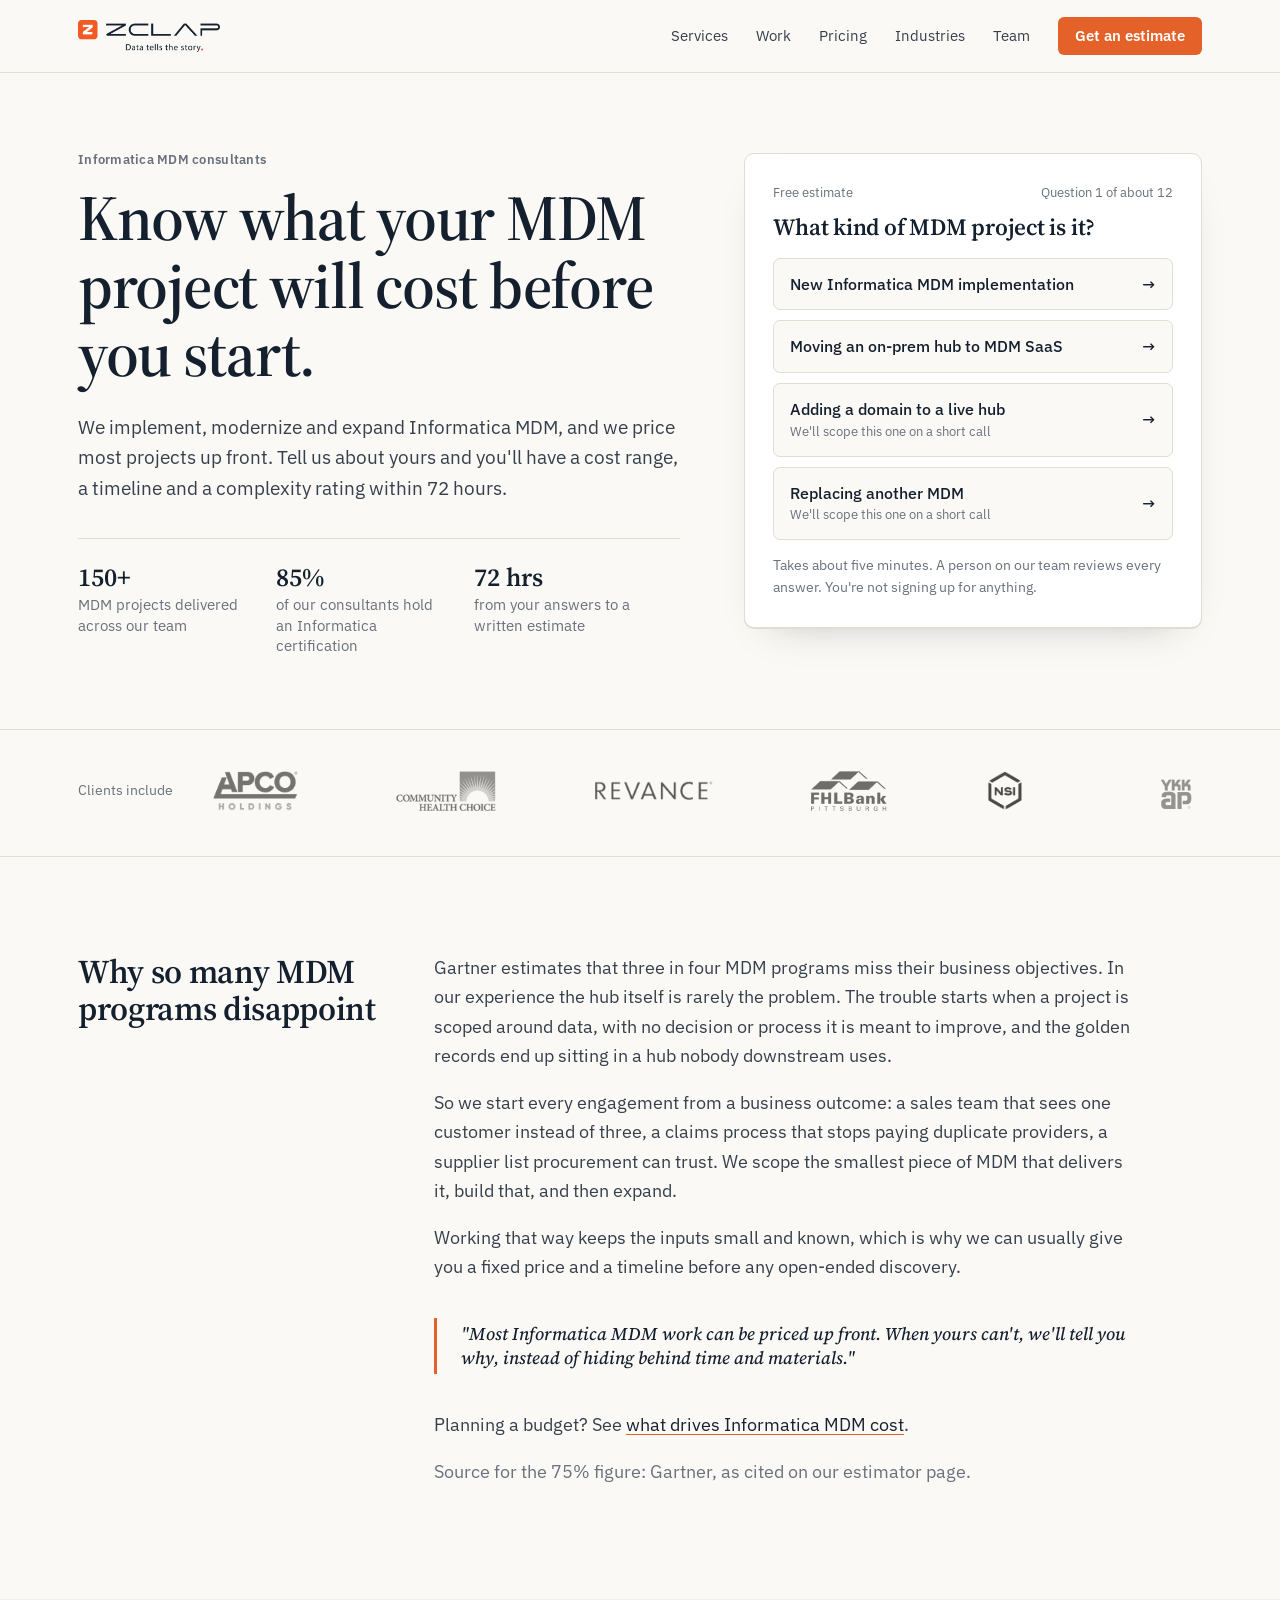
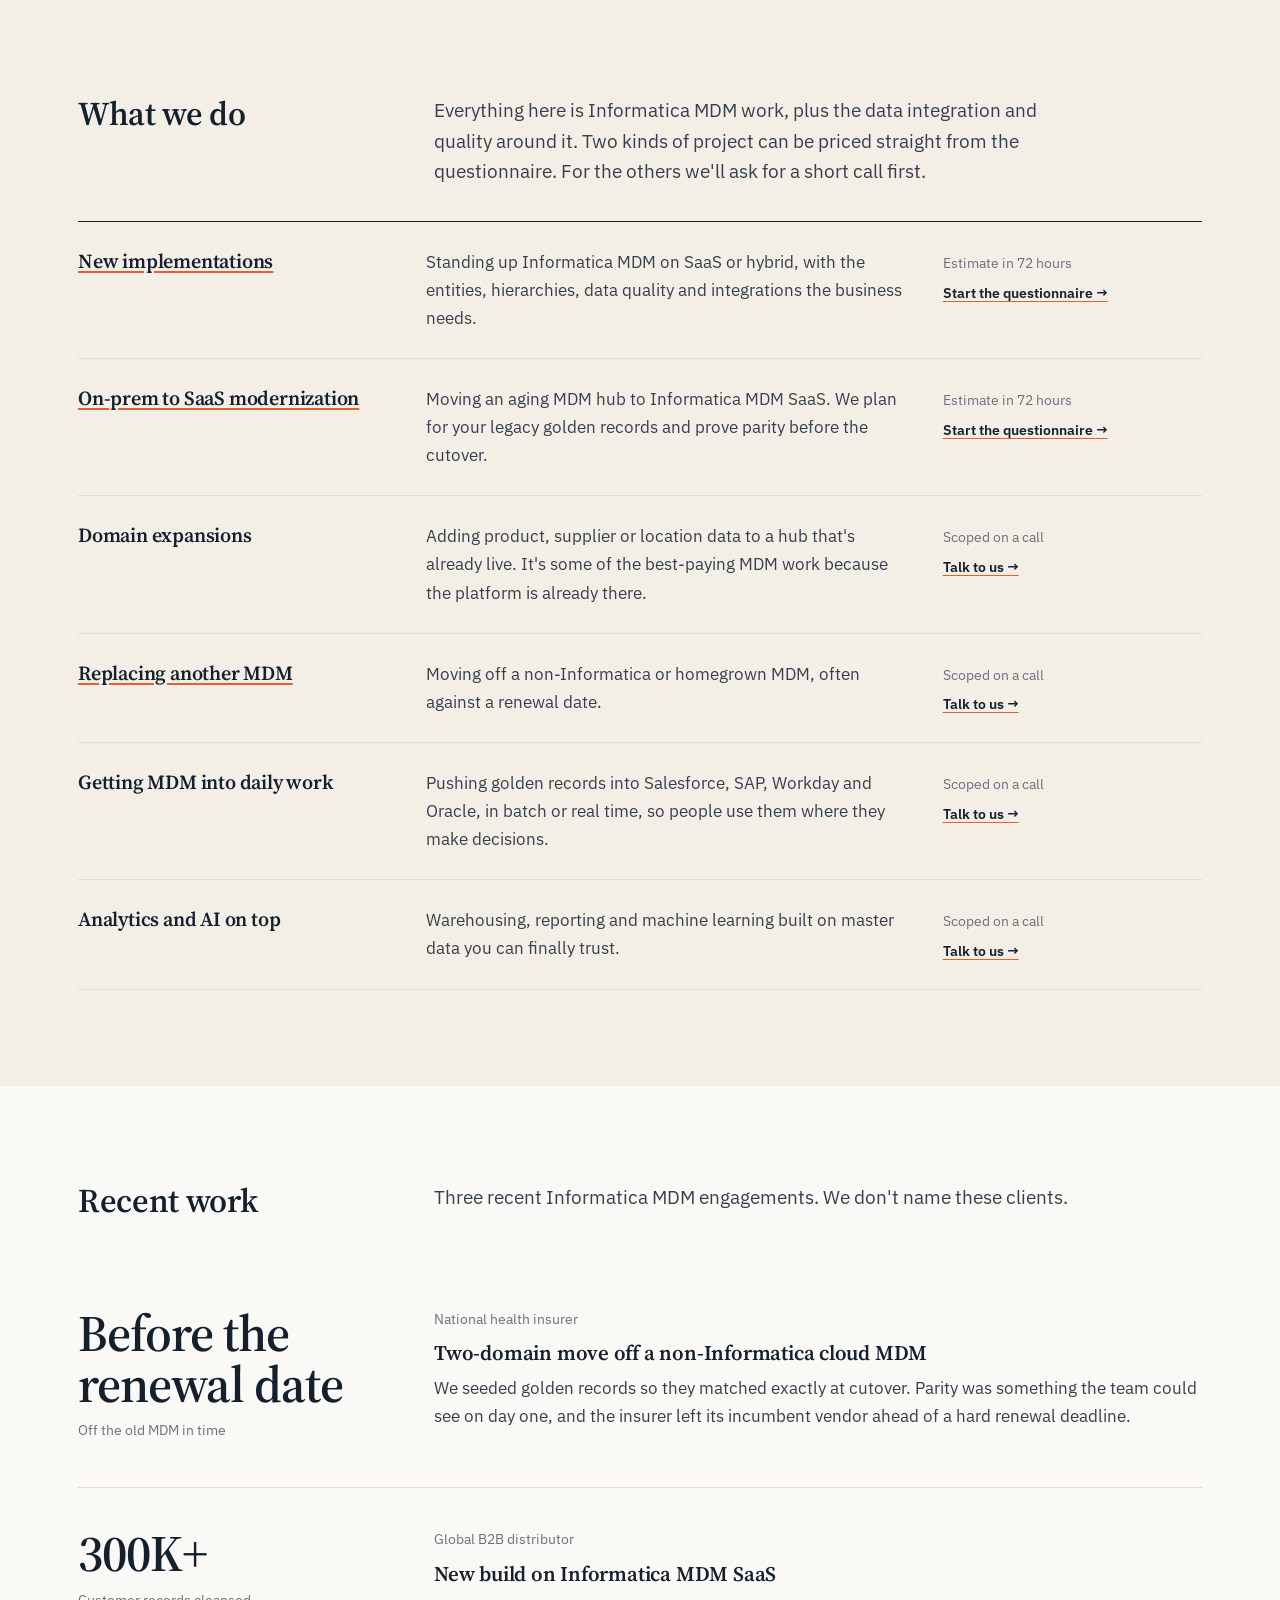
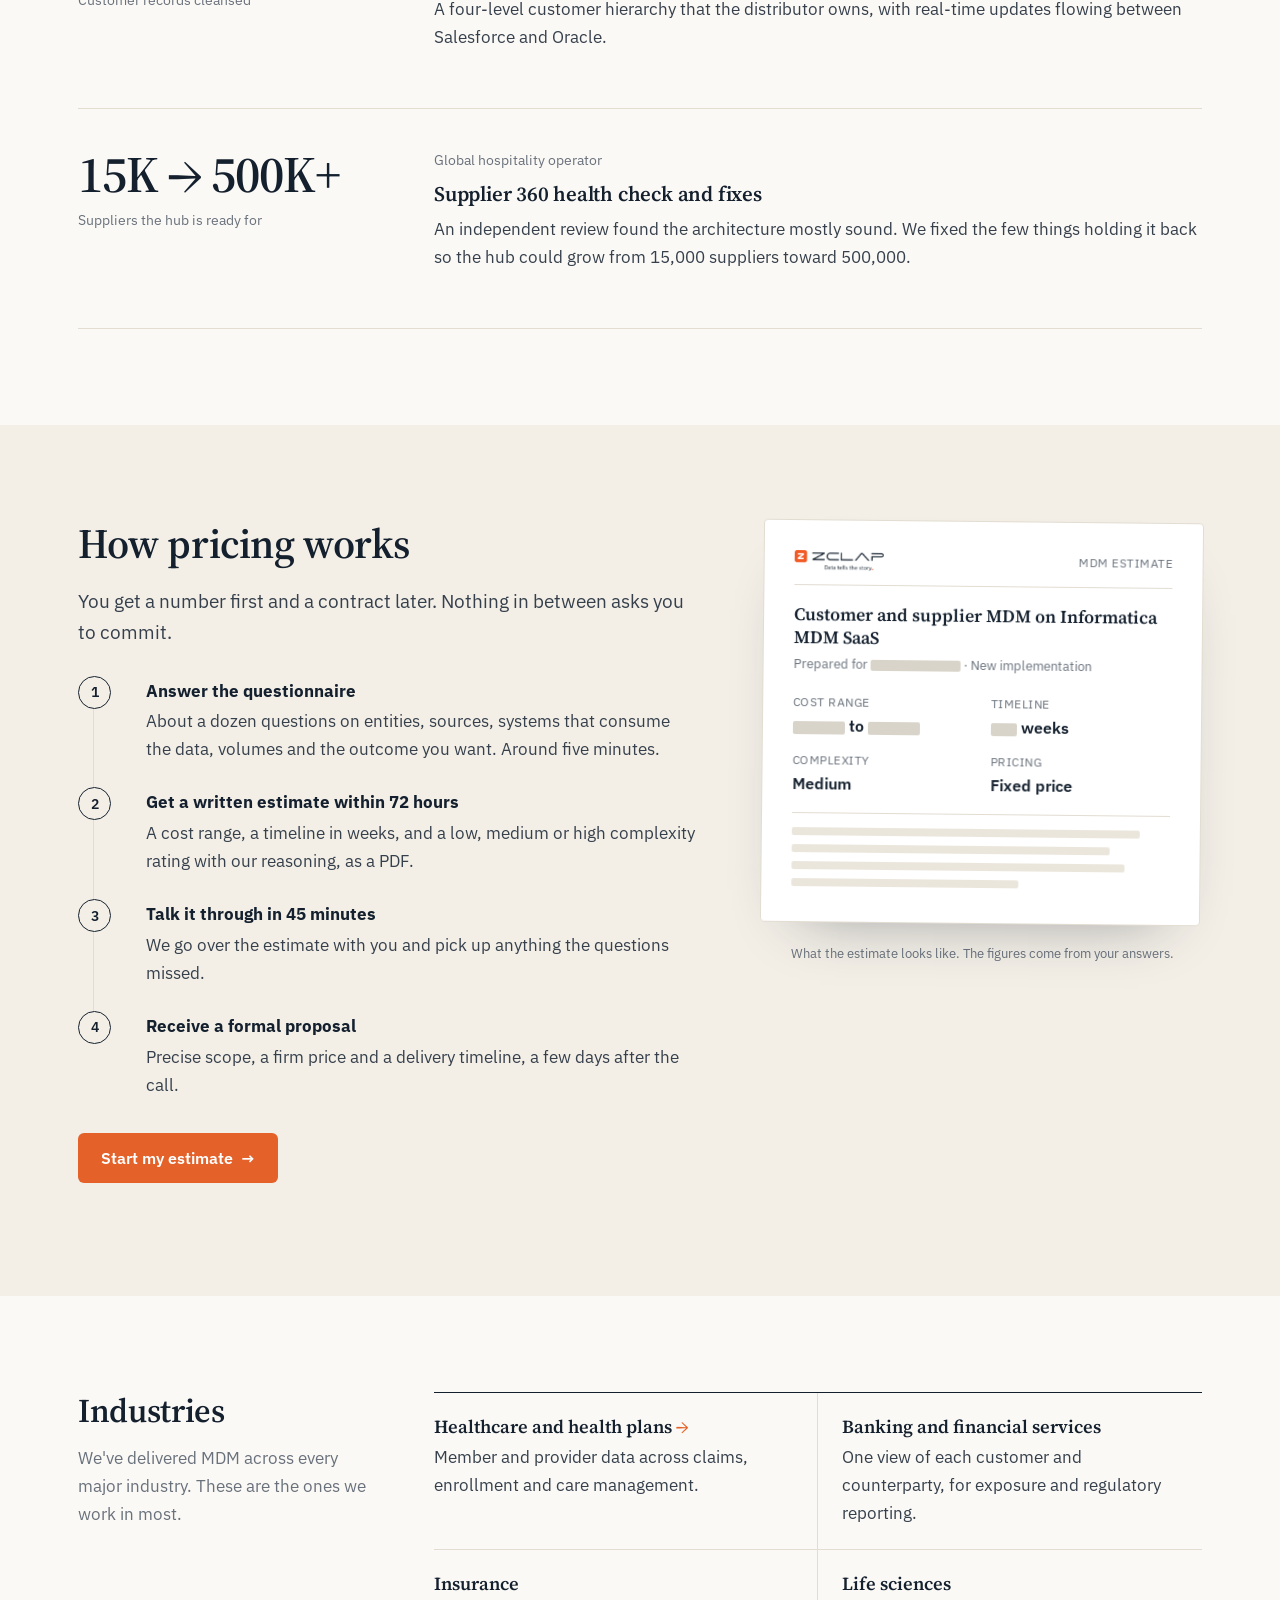
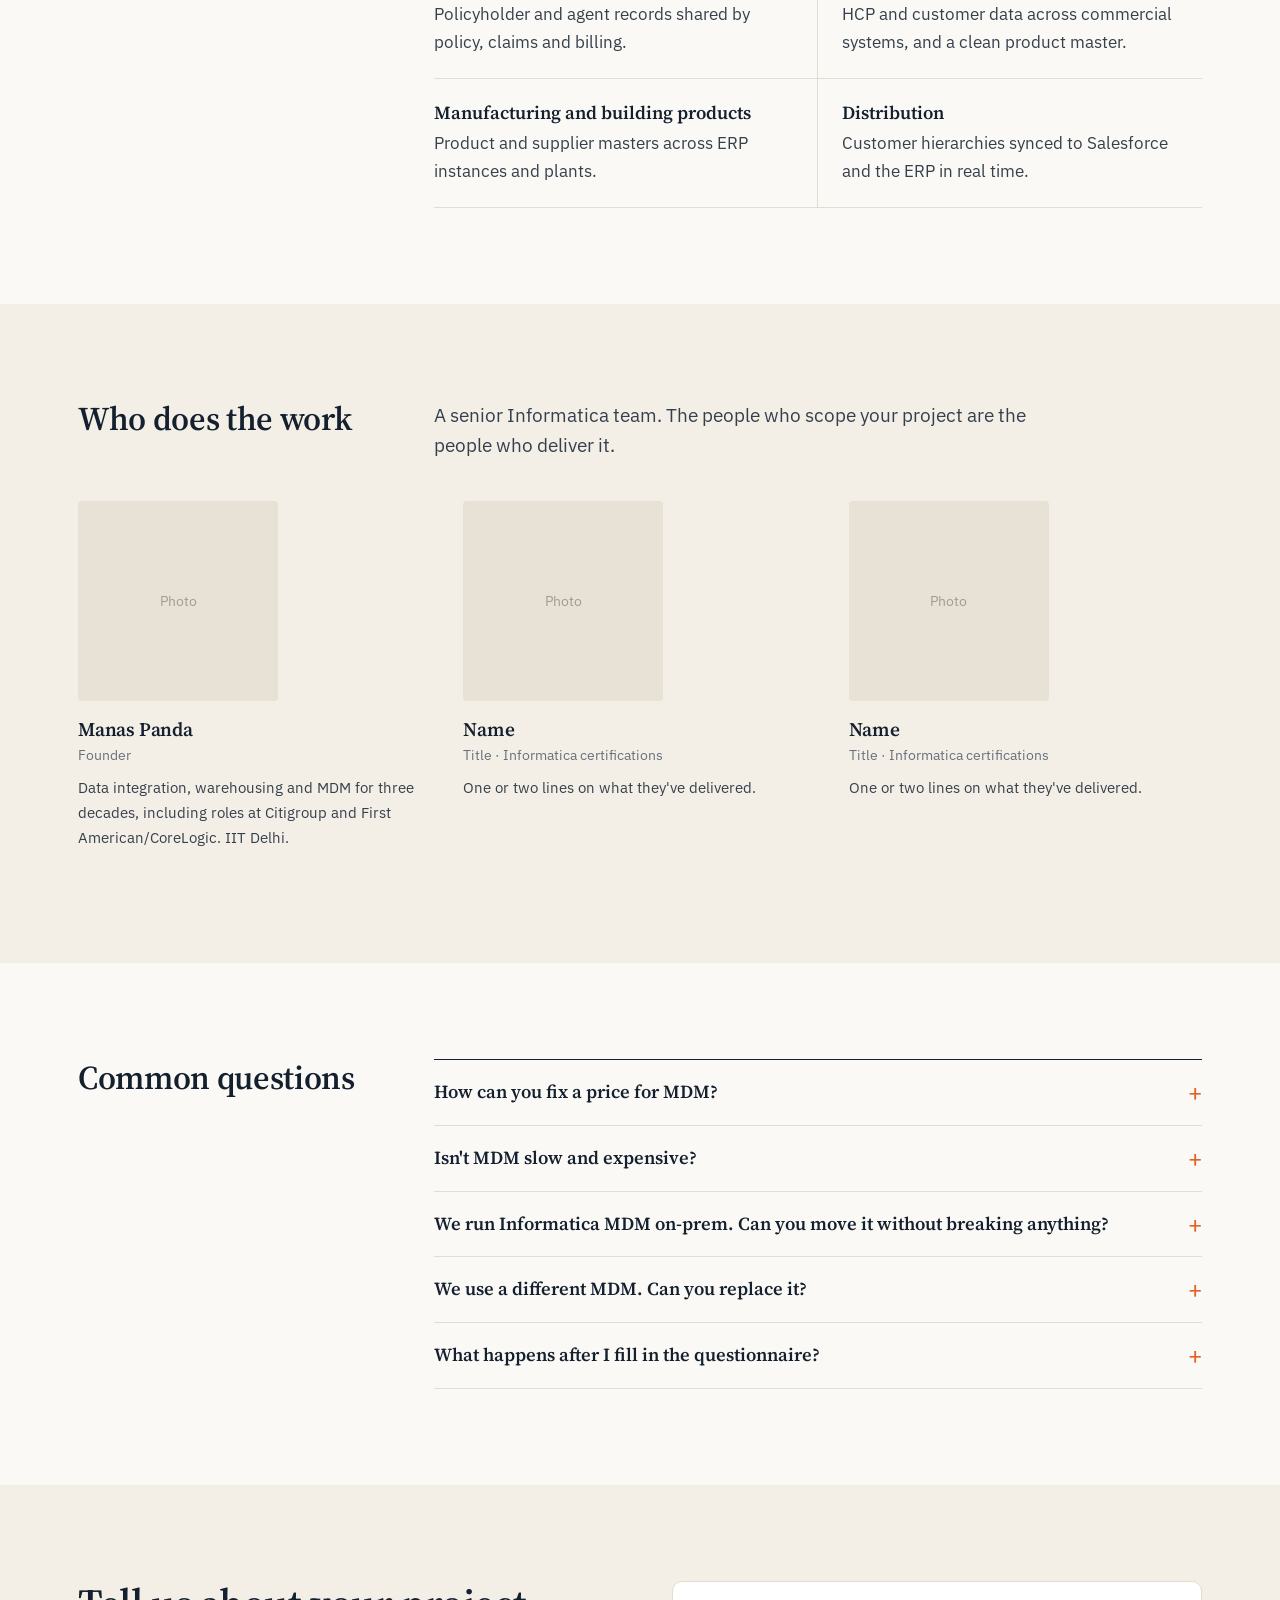
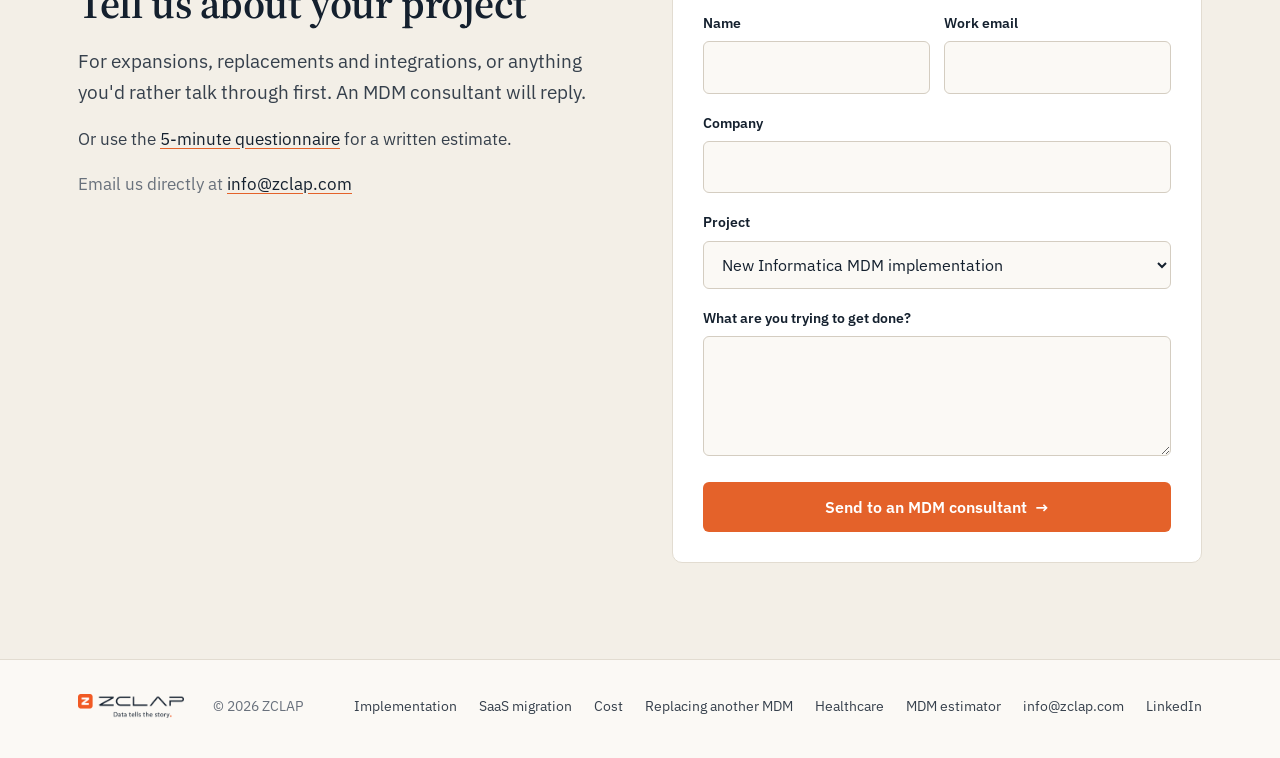
==== commit 0ea2b8b9: "SEO topic pages (implementation, SaaS migration, cost, replacement) built from pages/ by build.py; F" ====
--- a/index.html
+++ b/index.html
@@ -3,8 +3,8 @@
 <head>
 <meta charset="UTF-8">
 <meta name="viewport" content="width=device-width, initial-scale=1.0">
-<title>ZCLAP | Informatica MDM consultants. Know the cost before you start.</title>
-<meta name="description" content="ZCLAP implements, modernizes and expands Informatica MDM. 150+ MDM projects across the team, 85% Informatica-certified. Answer a 5-minute questionnaire and get a cost range and timeline within 72 hours.">
+<title>ZCLAP | Informatica MDM Consultants, Priced Up Front</title>
+<meta name="description" content="Informatica MDM implementations, SaaS migrations and expansions. 150+ MDM projects, 85% Informatica-certified team. Cost and timeline in 72 hours.">
 <meta name="robots" content="noindex"><!-- preview only: remove when this goes live on zclap.com -->
 <link rel="canonical" href="https://zclap.com/">
 <link rel="icon" type="image/png" href="assets/favicon.png">
@@ -26,6 +26,7 @@
 <script>window.dataLayer=window.dataLayer||[];function gtag(){dataLayer.push(arguments);}gtag('js',new Date());gtag('config','G-QG1B2QHK2T');gtag('config','AW-18483009453');</script>
 <!-- Microsoft Clarity (free heatmaps + session recordings): create a project at clarity.microsoft.com,
      then paste its snippet here. Left out until there's a project ID. -->
+<script type="application/ld+json" data-faq>{"@context": "https://schema.org", "@type": "FAQPage", "mainEntity": [{"@type": "Question", "name": "How can you fix a price for MDM?", "acceptedAnswer": {"@type": "Answer", "text": "We scope around one or two specific use cases, so the project comes down to a short list of known inputs: entities, sources, consuming systems, hierarchies and volumes. If yours needs discovery first, or has a technical risk unique to your environment, we'll say so and shape the work around it."}}, {"@type": "Question", "name": "Isn't MDM slow and expensive?", "acceptedAnswer": {"@type": "Answer", "text": "It used to be, mostly because of on-prem servers and multi-year builds. Informatica MDM SaaS takes most of that away. The quickest way to find out what yours would take is the questionnaire."}}, {"@type": "Question", "name": "We run Informatica MDM on-prem. Can you move it without breaking anything?", "acceptedAnswer": {"@type": "Answer", "text": "Yes. We plan for your existing golden records and prove parity before cutover, so what the hub delivers today keeps working."}}, {"@type": "Question", "name": "We use a different MDM. Can you replace it?", "acceptedAnswer": {"@type": "Answer", "text": "Yes. Replacements have more moving parts, so we scope them on a call. A national health insurer we worked with left its previous MDM ahead of a hard renewal deadline."}}, {"@type": "Question", "name": "What happens after I fill in the questionnaire?", "acceptedAnswer": {"@type": "Answer", "text": "Someone on our team reads it. Within 72 hours you get a PDF with a cost range, a timeline and a complexity rating. If it looks right, we book a 45-minute call; if not, that's the end of it."}}]}</script>
 </head>
 <body>
 
@@ -92,6 +93,7 @@
       <p>So we start every engagement from a business outcome: a sales team that sees one customer instead of three, a claims process that stops paying duplicate providers, a supplier list procurement can trust. We scope the smallest piece of MDM that delivers it, build that, and then expand.</p>
       <p>Working that way keeps the inputs small and known, which is why we can usually give you a fixed price and a timeline before any open-ended discovery.</p>
       <p class="pull">"Most Informatica MDM work can be priced up front. When yours can't, we'll tell you why, instead of hiding behind time and materials."</p>
+      <p>Planning a budget? See <a href="informatica-mdm-cost/">what drives Informatica MDM cost</a>.</p>
       <p class="src">Source for the 75% figure: Gartner, as cited on our estimator page.</p>
     </div>
   </div>
@@ -104,10 +106,10 @@
       <p class="big" style="margin:0">Everything here is Informatica MDM work, plus the data integration and quality around it. Two kinds of project can be priced straight from the questionnaire. For the others we'll ask for a short call first.</p>
     </div>
     <div class="svc">
-      <div class="svc-row"><h3>New implementations</h3><p>Standing up Informatica MDM on SaaS or hybrid, with the entities, hierarchies, data quality and integrations the business needs.</p><div class="how">Estimate in 72 hours<br><a href="#start" data-track="svc_new">Start the questionnaire →</a></div></div>
-      <div class="svc-row"><h3>On-prem to SaaS modernization</h3><p>Moving an aging MDM hub to Informatica MDM SaaS. We plan for your legacy golden records and prove parity before the cutover.</p><div class="how">Estimate in 72 hours<br><a href="#start" data-track="svc_modernize">Start the questionnaire →</a></div></div>
+      <div class="svc-row"><h3><a href="informatica-mdm-implementation/">New implementations</a></h3><p>Standing up Informatica MDM on SaaS or hybrid, with the entities, hierarchies, data quality and integrations the business needs.</p><div class="how">Estimate in 72 hours<br><a href="#start" data-track="svc_new">Start the questionnaire →</a></div></div>
+      <div class="svc-row"><h3><a href="informatica-mdm-saas-migration/">On-prem to SaaS modernization</a></h3><p>Moving an aging MDM hub to Informatica MDM SaaS. We plan for your legacy golden records and prove parity before the cutover.</p><div class="how">Estimate in 72 hours<br><a href="#start" data-track="svc_modernize">Start the questionnaire →</a></div></div>
       <div class="svc-row"><h3>Domain expansions</h3><p>Adding product, supplier or location data to a hub that's already live. It's some of the best-paying MDM work because the platform is already there.</p><div class="how">Scoped on a call<br><a href="#contact">Talk to us →</a></div></div>
-      <div class="svc-row"><h3>Replacing another MDM</h3><p>Moving off a non-Informatica or homegrown MDM, often against a renewal date.</p><div class="how">Scoped on a call<br><a href="#contact">Talk to us →</a></div></div>
+      <div class="svc-row"><h3><a href="informatica-mdm-replacement/">Replacing another MDM</a></h3><p>Moving off a non-Informatica or homegrown MDM, often against a renewal date.</p><div class="how">Scoped on a call<br><a href="#contact">Talk to us →</a></div></div>
       <div class="svc-row"><h3>Getting MDM into daily work</h3><p>Pushing golden records into Salesforce, SAP, Workday and Oracle, in batch or real time, so people use them where they make decisions.</p><div class="how">Scoped on a call<br><a href="#contact">Talk to us →</a></div></div>
       <div class="svc-row"><h3>Analytics and AI on top</h3><p>Warehousing, reporting and machine learning built on master data you can finally trust.</p><div class="how">Scoped on a call<br><a href="#contact">Talk to us →</a></div></div>
     </div>
@@ -248,7 +250,7 @@
   <div class="wrap">
     <img src="assets/logo-dark.png" alt="ZCLAP" width="107" height="24">
     <span>© 2026 ZCLAP</span>
-    <span><a href="https://zclap.com/estimator/">MDM estimator</a><a href="healthcare/">Healthcare</a><a href="mailto:info@zclap.com">info@zclap.com</a><a href="https://www.linkedin.com/company/zclap-inc/" rel="noopener">LinkedIn</a></span>
+    <span class="flinks"><a href="informatica-mdm-implementation/">Implementation</a><a href="informatica-mdm-saas-migration/">SaaS migration</a><a href="informatica-mdm-cost/">Cost</a><a href="informatica-mdm-replacement/">Replacing another MDM</a><a href="healthcare/">Healthcare</a><a href="https://zclap.com/estimator/">MDM estimator</a><a href="mailto:info@zclap.com">info@zclap.com</a><a href="https://www.linkedin.com/company/zclap-inc/" rel="noopener">LinkedIn</a></span>
   </div>
 </footer>
 
--- a/styles.css
+++ b/styles.css
@@ -155,6 +155,16 @@
 footer img{height:24px;width:auto}
 footer a{color:var(--body);text-decoration:none;margin-left:22px}
 
+/* topic pages */
+.crumbs{font-size:.85rem;color:var(--mute);margin-bottom:14px}
+.crumbs a{color:var(--mute)}
+.topics{border-top:1px solid var(--rule);border-bottom:1px solid var(--rule);padding:14px 0;font-size:.92rem}
+.topics .wrap{display:flex;flex-wrap:wrap;gap:8px 22px;align-items:center}
+.topics span{color:var(--mute)}
+.topics a{text-decoration:none;color:var(--body)}
+.topics a[aria-current]{color:var(--ink);font-weight:600;text-decoration:underline;text-decoration-color:var(--orange)}
+.flinks{display:flex;flex-wrap:wrap;gap:6px 0}
+
 /* sticky call to action on phones */
 .mbar{display:none}
 
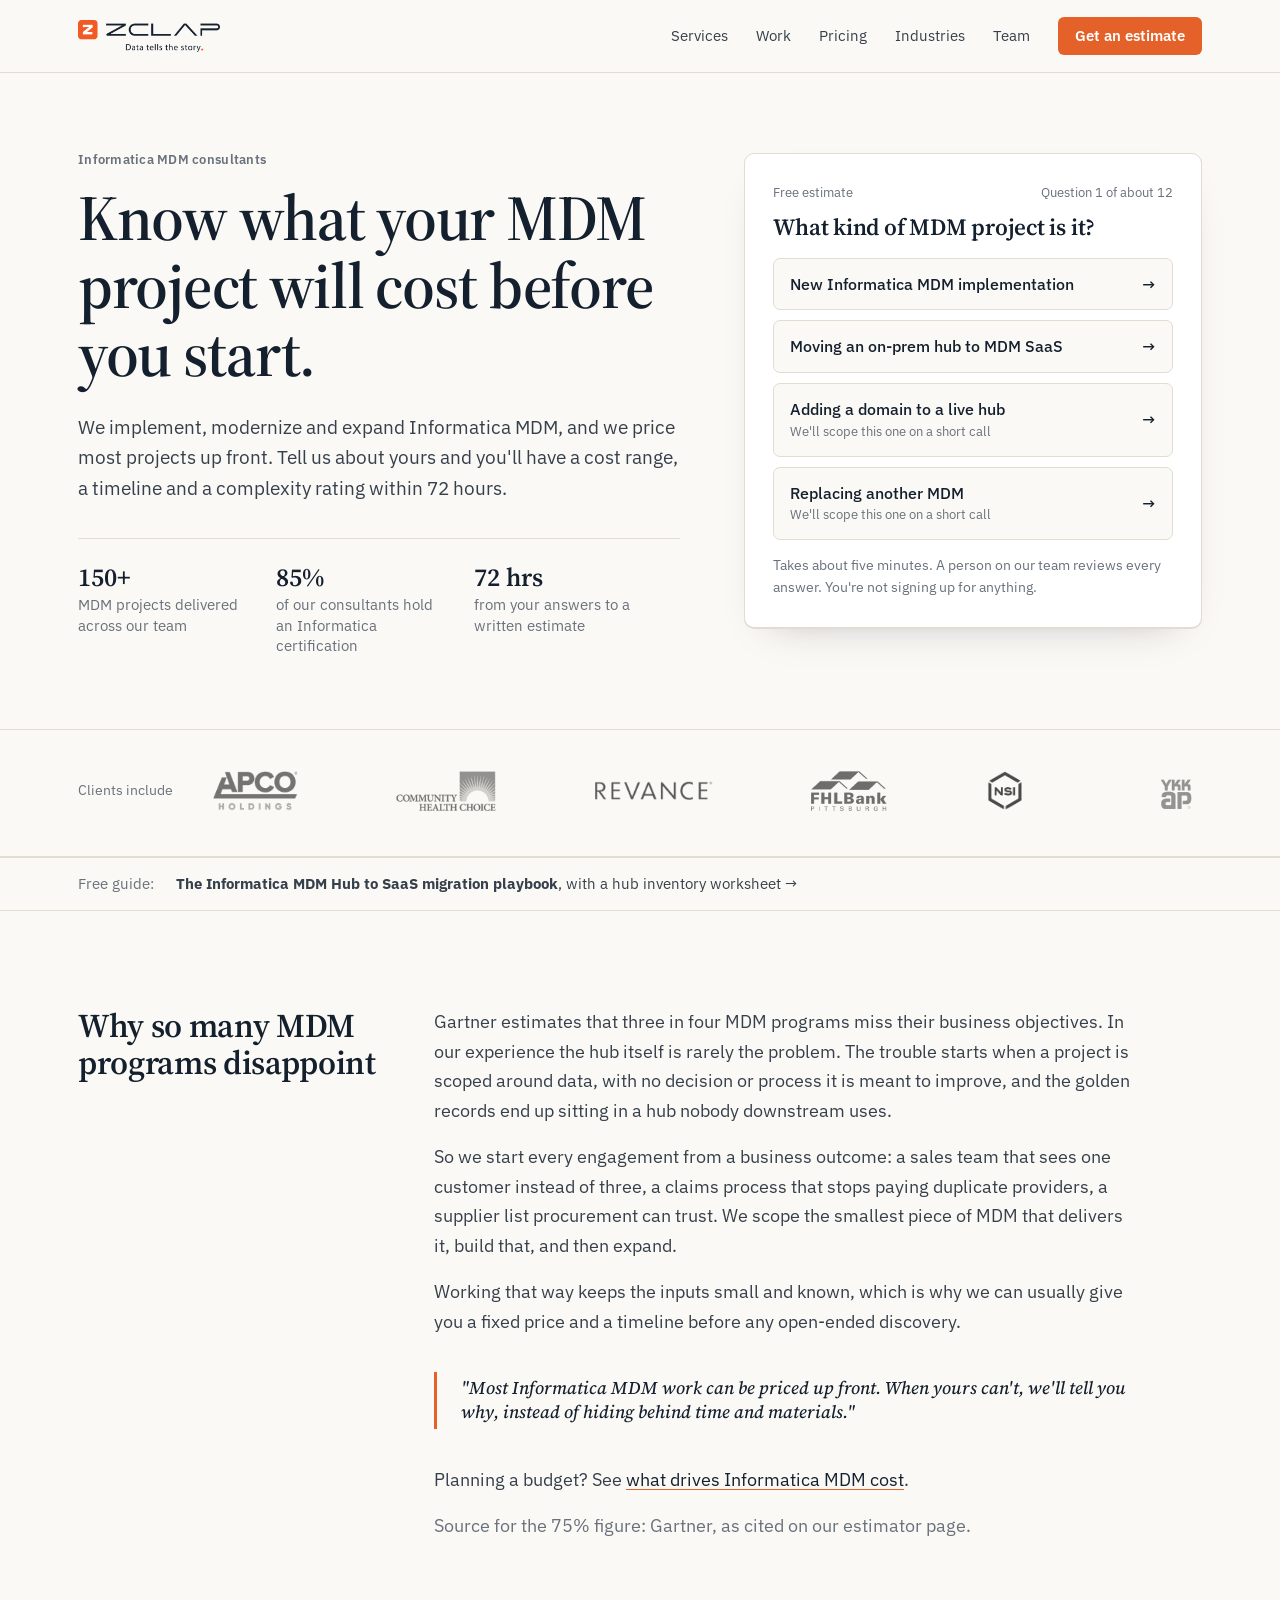
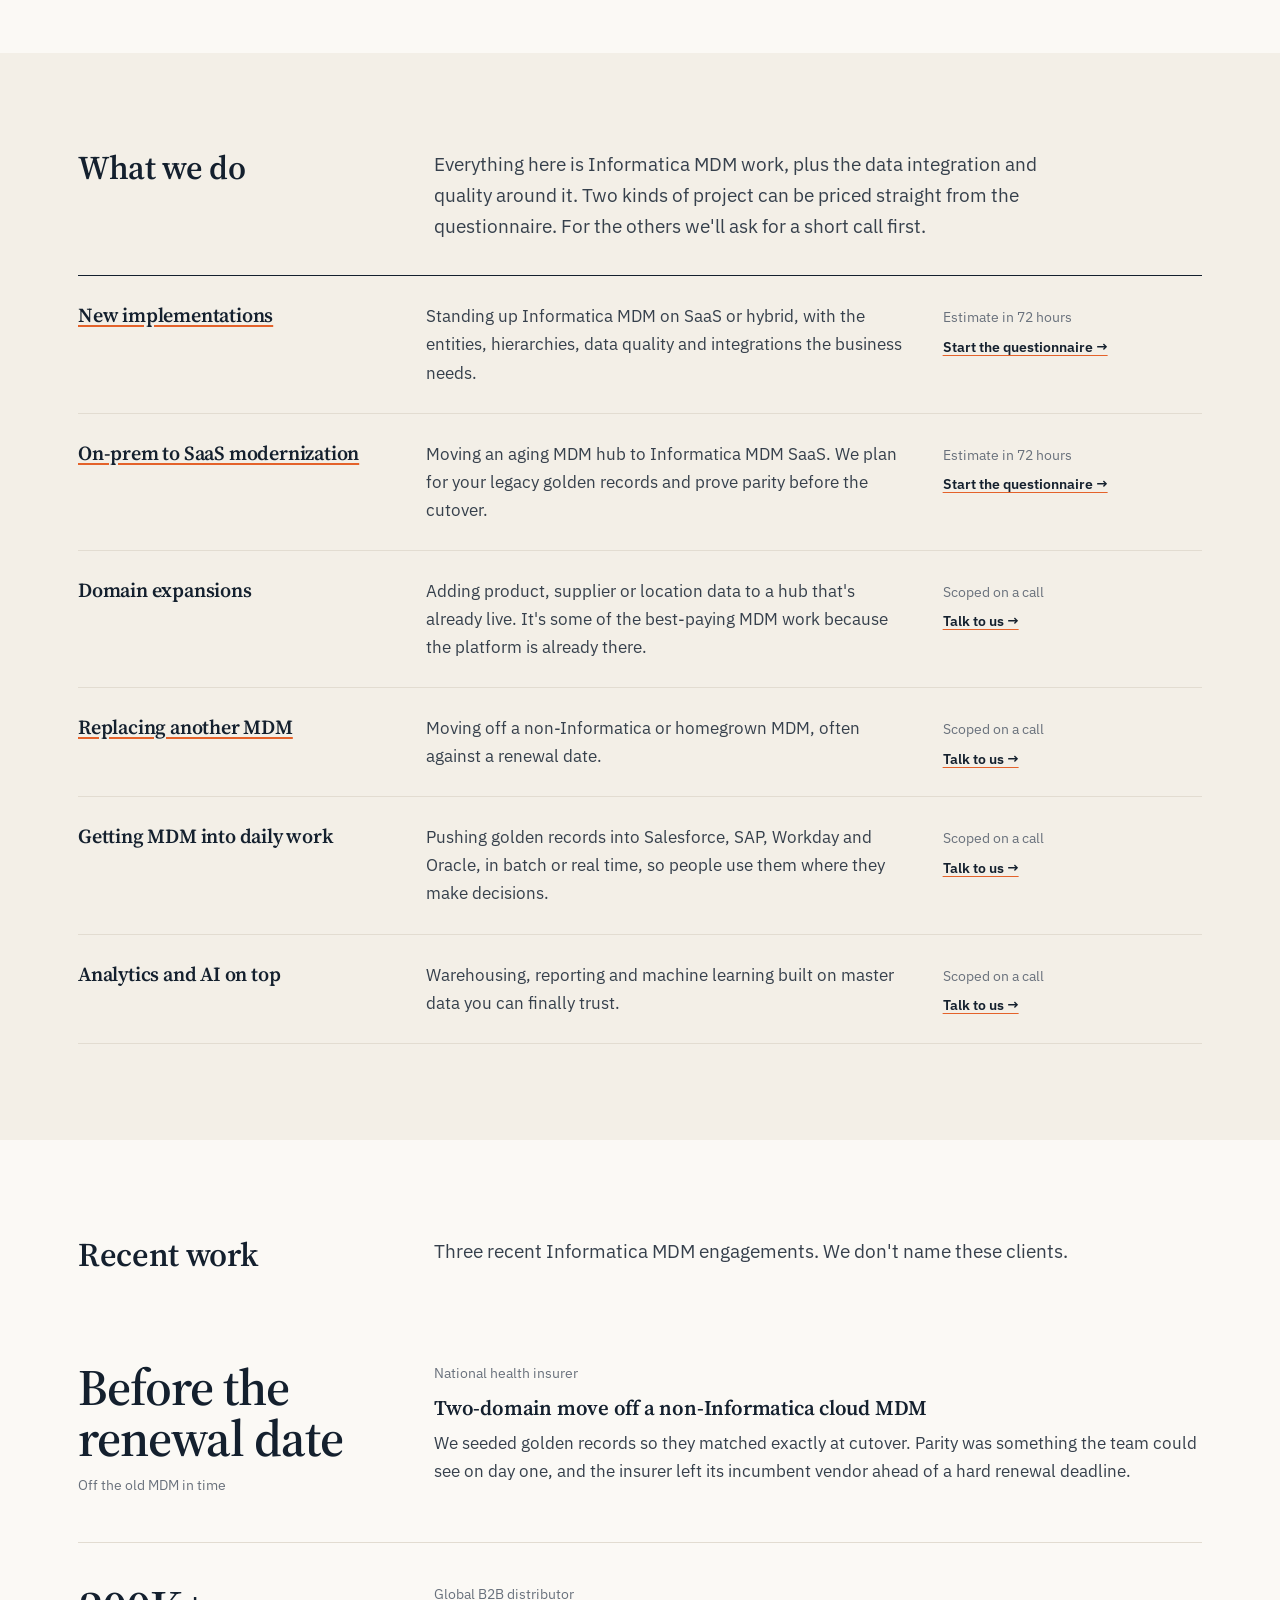
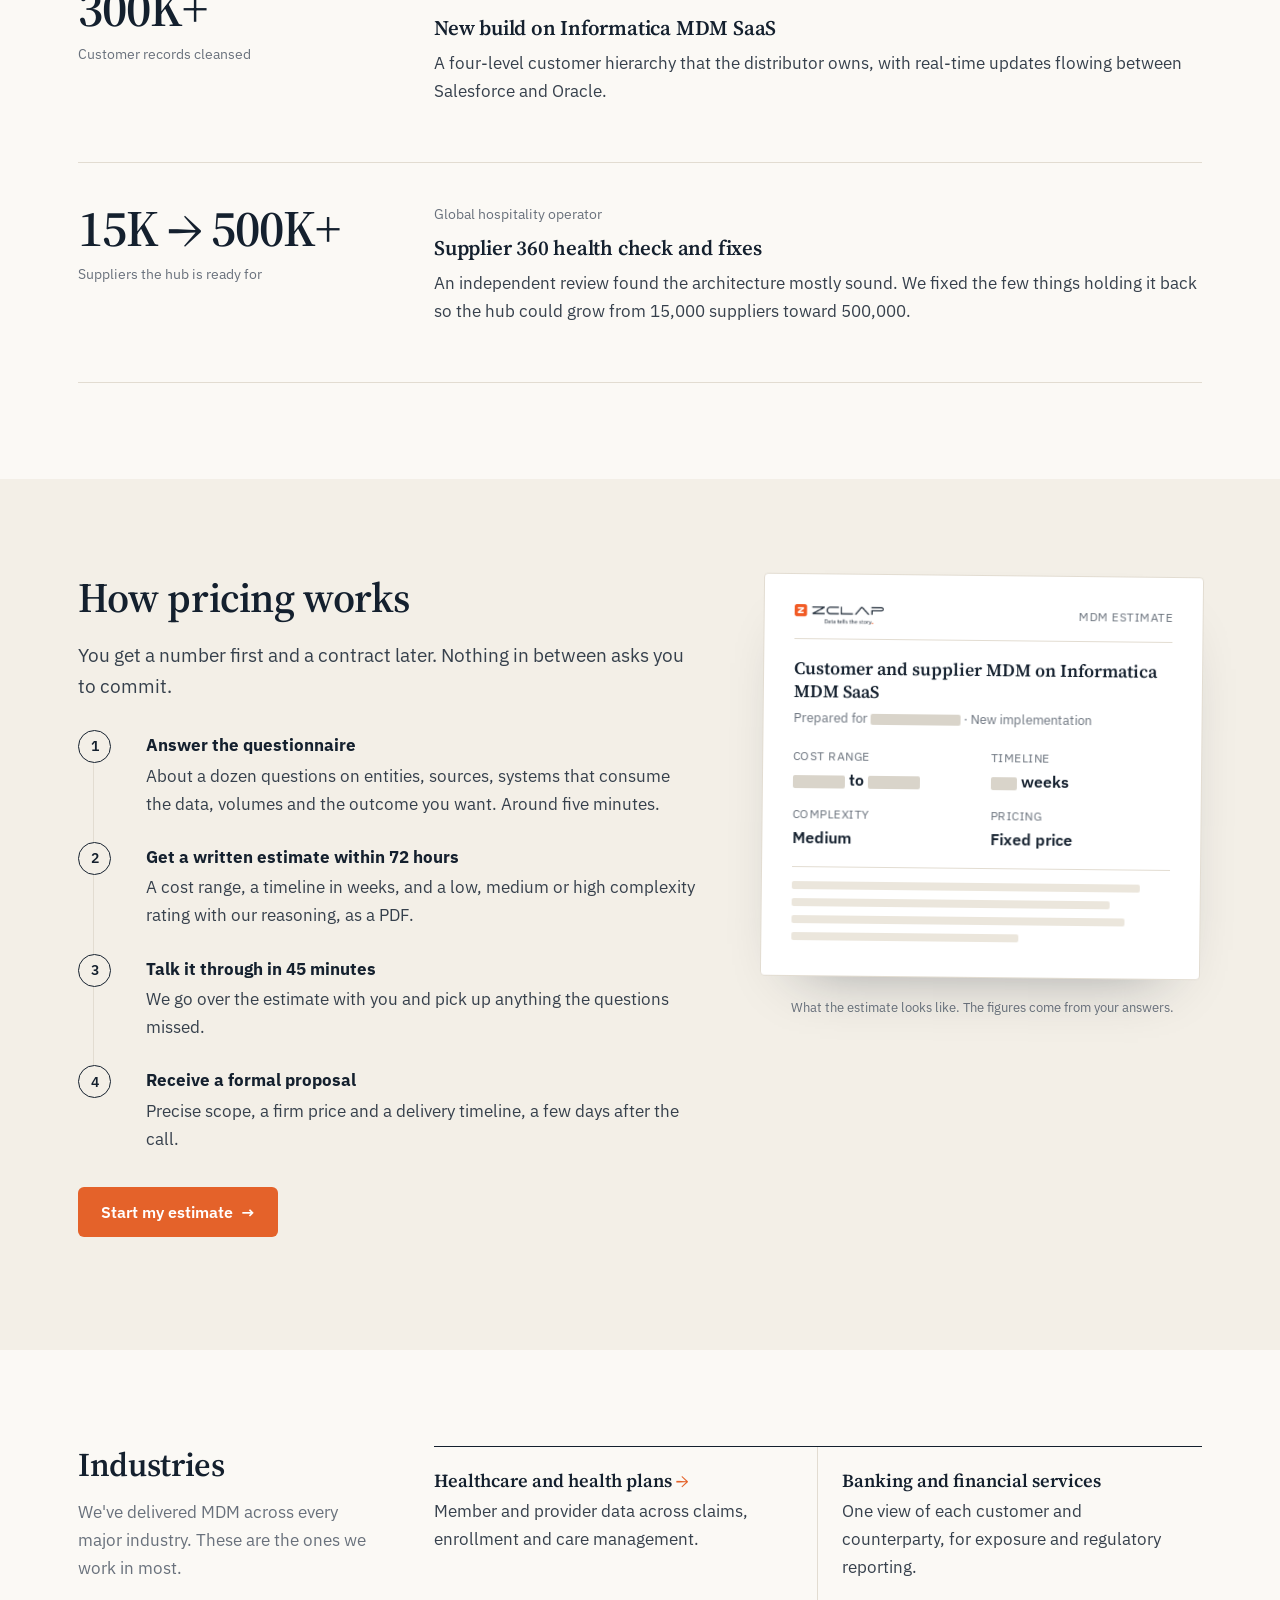
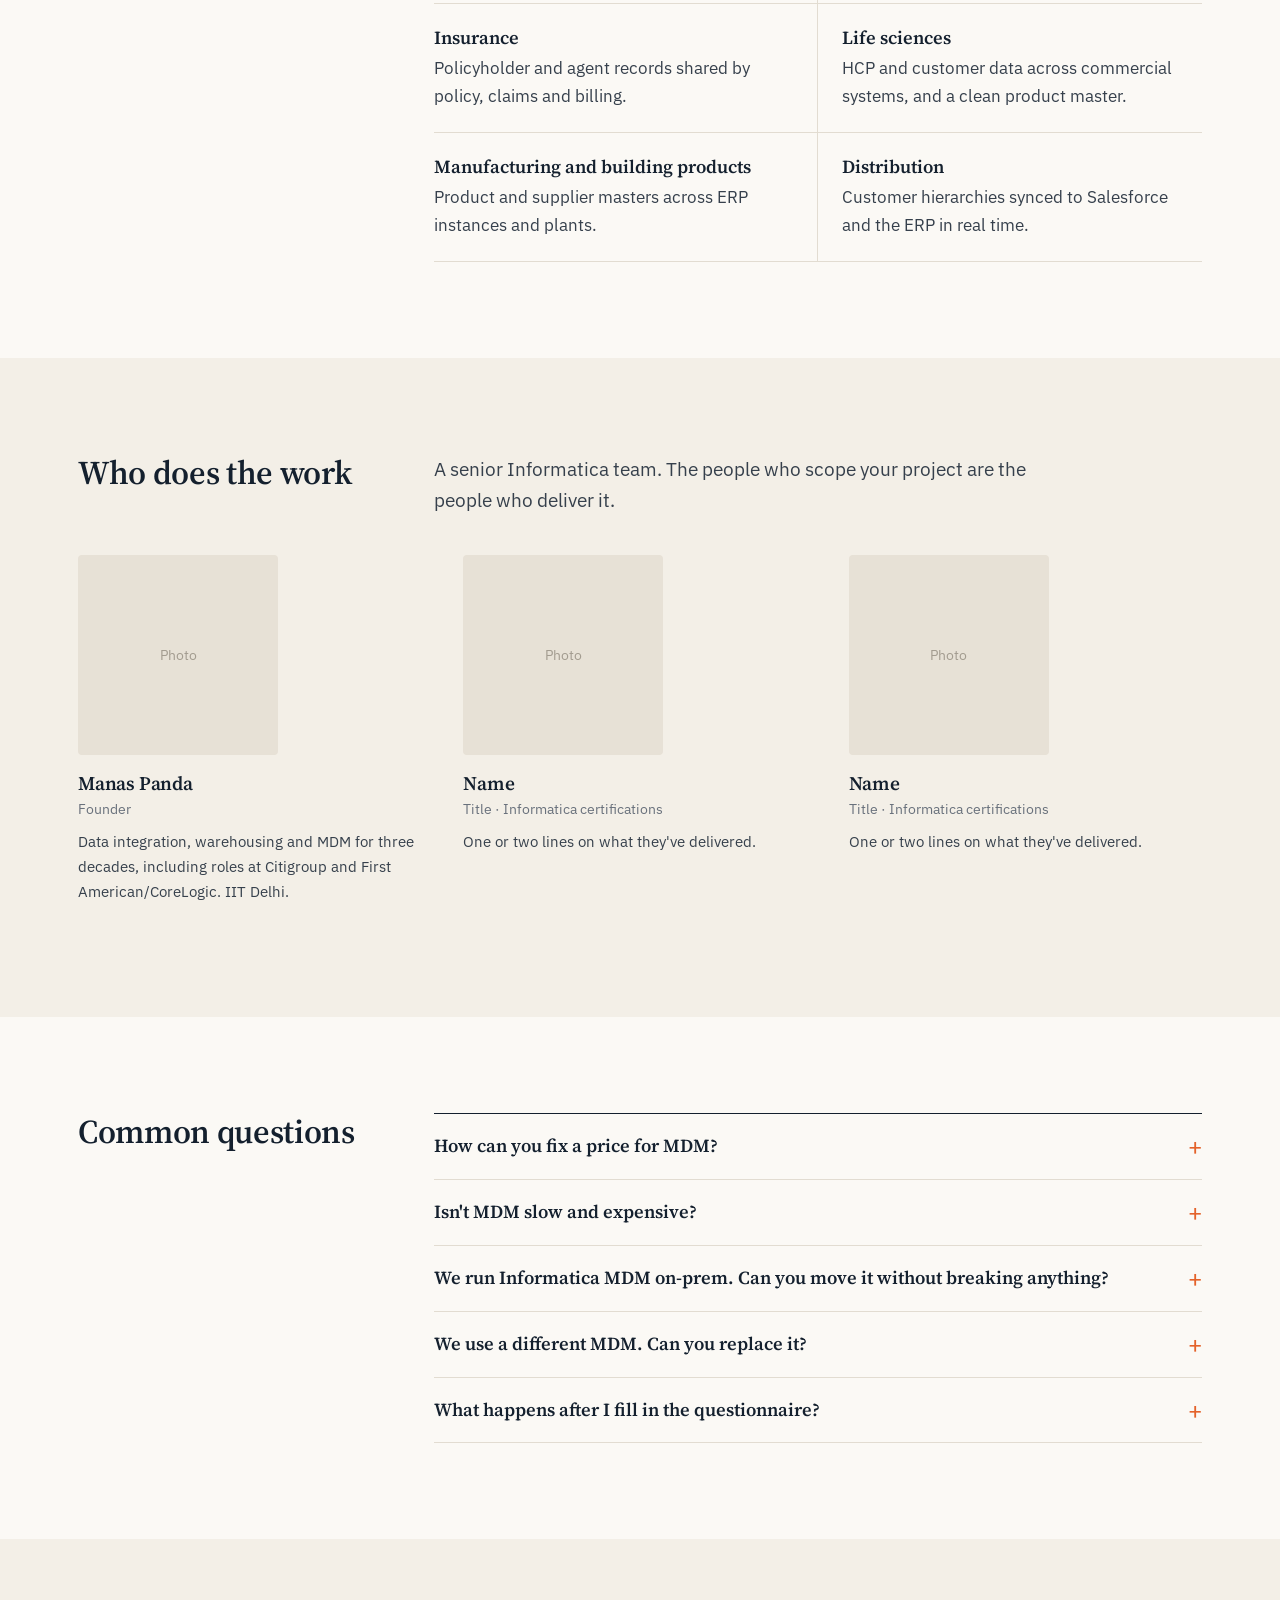
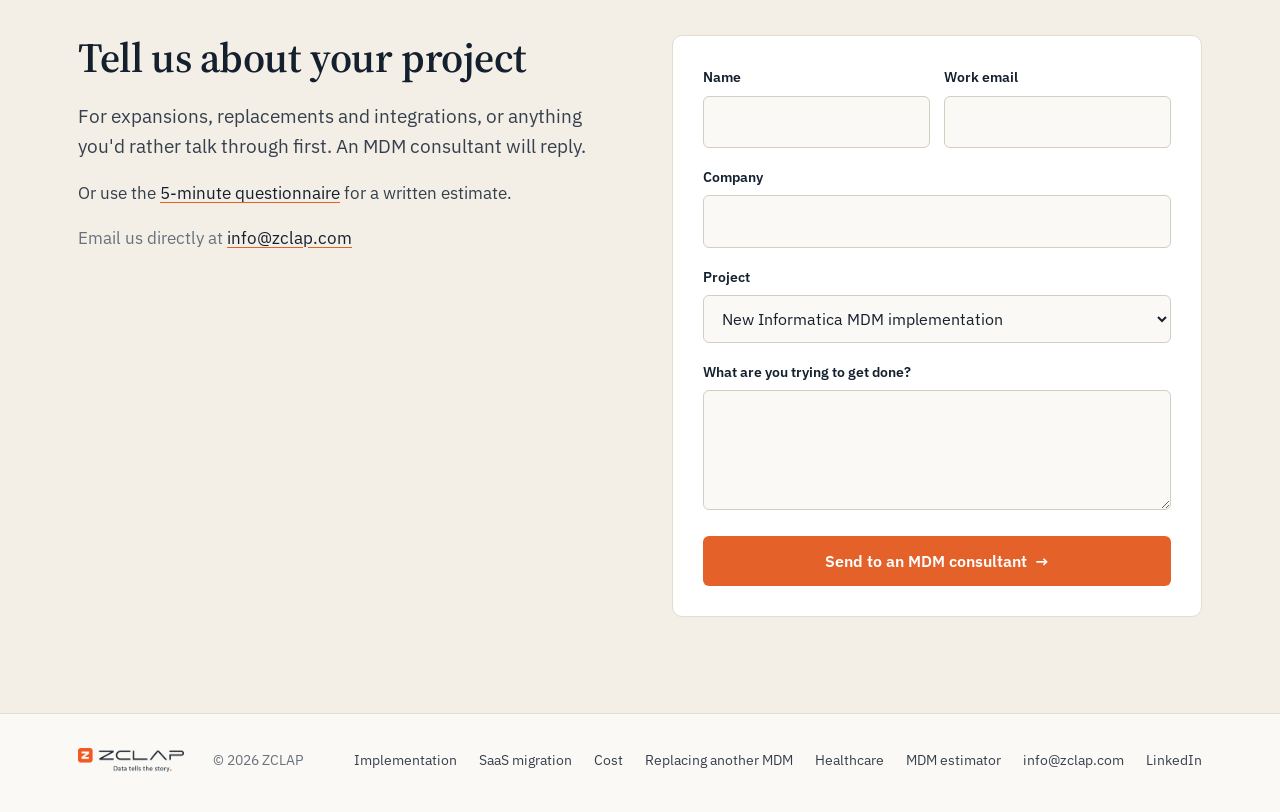
==== commit d1a5361e: "Lead magnet: MDM Hub to SaaS migration playbook (page + PDF + Excel worksheet) behind an email form;" ====
--- a/index.html
+++ b/index.html
@@ -85,6 +85,8 @@
   </div>
 </div>
 
+<div class="topics"><div class="wrap"><span>Free guide:</span> <a href="mdm-saas-migration-playbook/" data-track="home_playbook"><b>The Informatica MDM Hub to SaaS migration playbook</b>, with a hub inventory worksheet →</a></div></div>
+
 <section class="sec">
   <div class="wrap split">
     <div class="label"><h2>Why so many MDM programs disappoint</h2></div>
@@ -218,7 +220,7 @@
       <p>Or use the <a href="#start">5-minute questionnaire</a> for a written estimate.</p>
       <p class="mute">Email us directly at <a href="mailto:info@zclap.com">info@zclap.com</a></p>
     </div>
-    <form id="contact-form" action="https://api.web3forms.com/submit" method="POST">
+    <form id="contact-form" data-web3 action="https://api.web3forms.com/submit" method="POST">
       <div class="ok"><h3>Thanks, it's with our team.</h3><p>An MDM consultant will be in touch shortly.</p></div>
       <div class="fields">
         <input type="hidden" name="access_key" value="fde866e1-2dad-4c62-838c-498b62151c5c">
--- a/styles.css
+++ b/styles.css
@@ -197,3 +197,26 @@
   .mbar{display:flex;position:fixed;left:0;right:0;bottom:0;z-index:50;padding:12px 16px calc(12px + env(safe-area-inset-bottom));background:rgba(251,249,245,.97);border-top:1px solid var(--rule)}
   .mbar .btn{flex:1;justify-content:center}
 }
+
+/* guide checklists */
+.check-list{list-style:none;padding:0;margin:0 0 1.2rem}
+.check-list li{position:relative;padding:8px 0 8px 30px;border-bottom:1px solid var(--rule)}
+.check-list li:before{content:"";position:absolute;left:2px;top:15px;width:14px;height:14px;border:1.5px solid var(--ink);border-radius:3px}
+sup a{text-decoration:none;color:var(--orange-d);font-weight:600}
+.starter form{background:none;border:0;padding:0}
+
+/* print / PDF: the guide only */
+@media print{
+  @page{margin:16mm 14mm}
+  body{background:#fff;font-size:10.5pt;padding:0}
+  .top,.mbar,.topics,.starter,#contact,footer,.hero-proof,.crumbs{display:none!important}
+  .hero{padding:0 0 10pt}.hero .wrap{display:block}
+  .sec{padding:14pt 0;break-inside:auto}.sec.tint{background:#fff}
+  .split{display:block}.split > .label{position:static}
+  h1{font-size:24pt}h2{font-size:15pt;break-after:avoid}h3{font-size:11pt}
+  .svc-row{grid-template-columns:1.1fr 2fr .8fr;padding:8pt 0;break-inside:avoid}
+  details{break-inside:avoid}details > p{display:block}
+  a{color:var(--ink)}
+  .print-only{display:block!important}
+}
+.print-only{display:none}
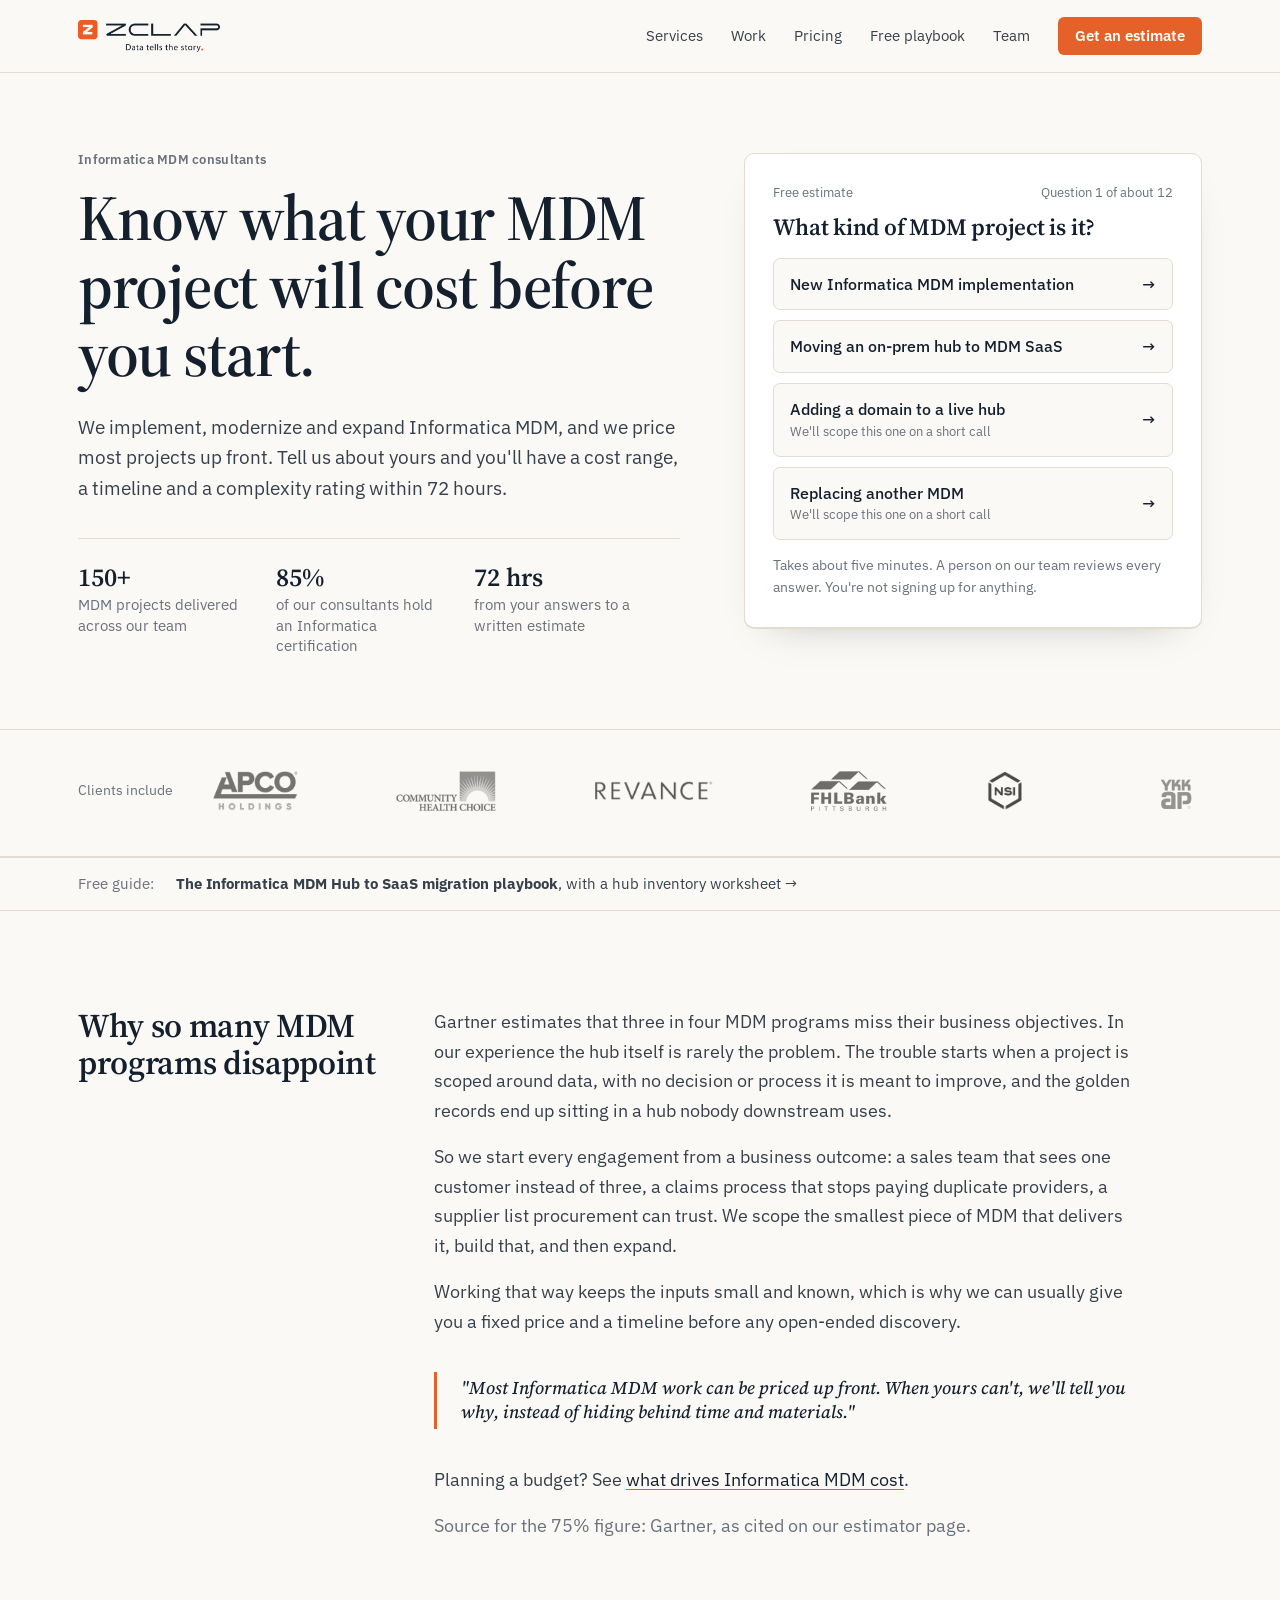
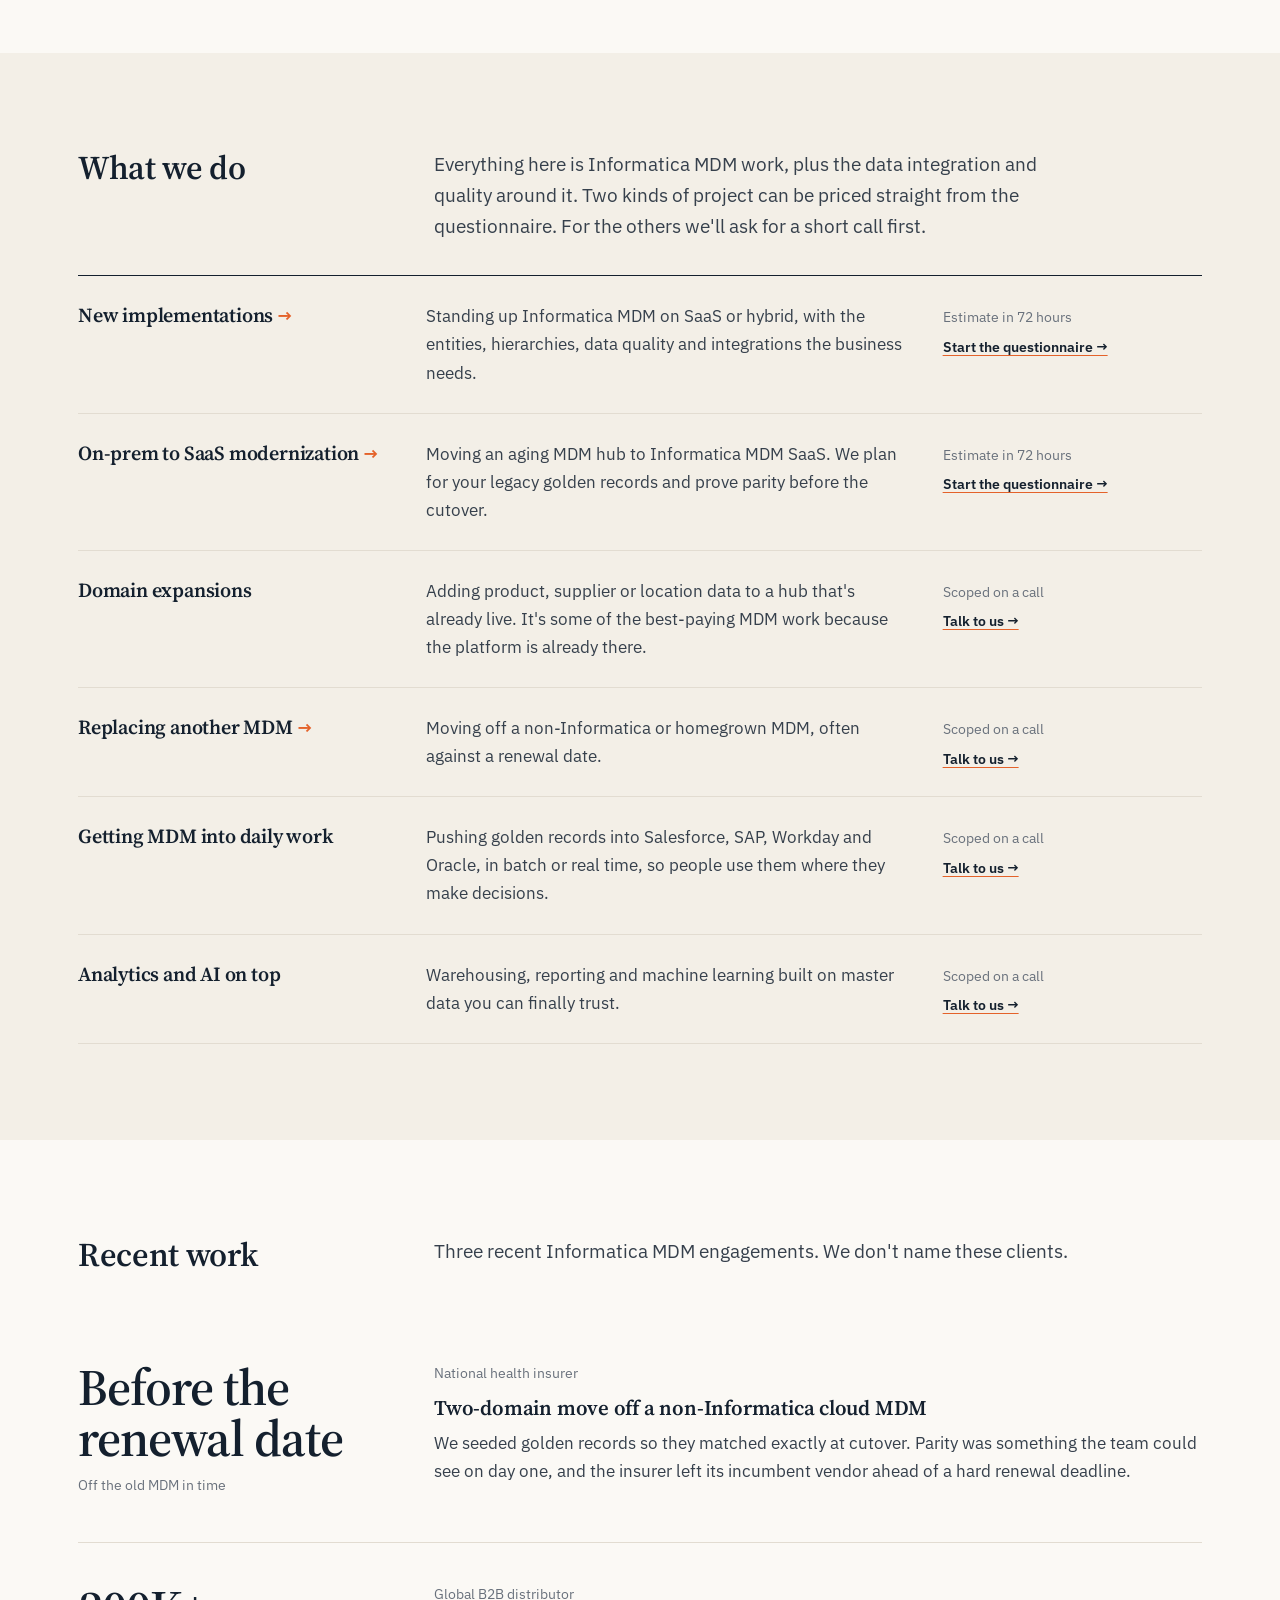
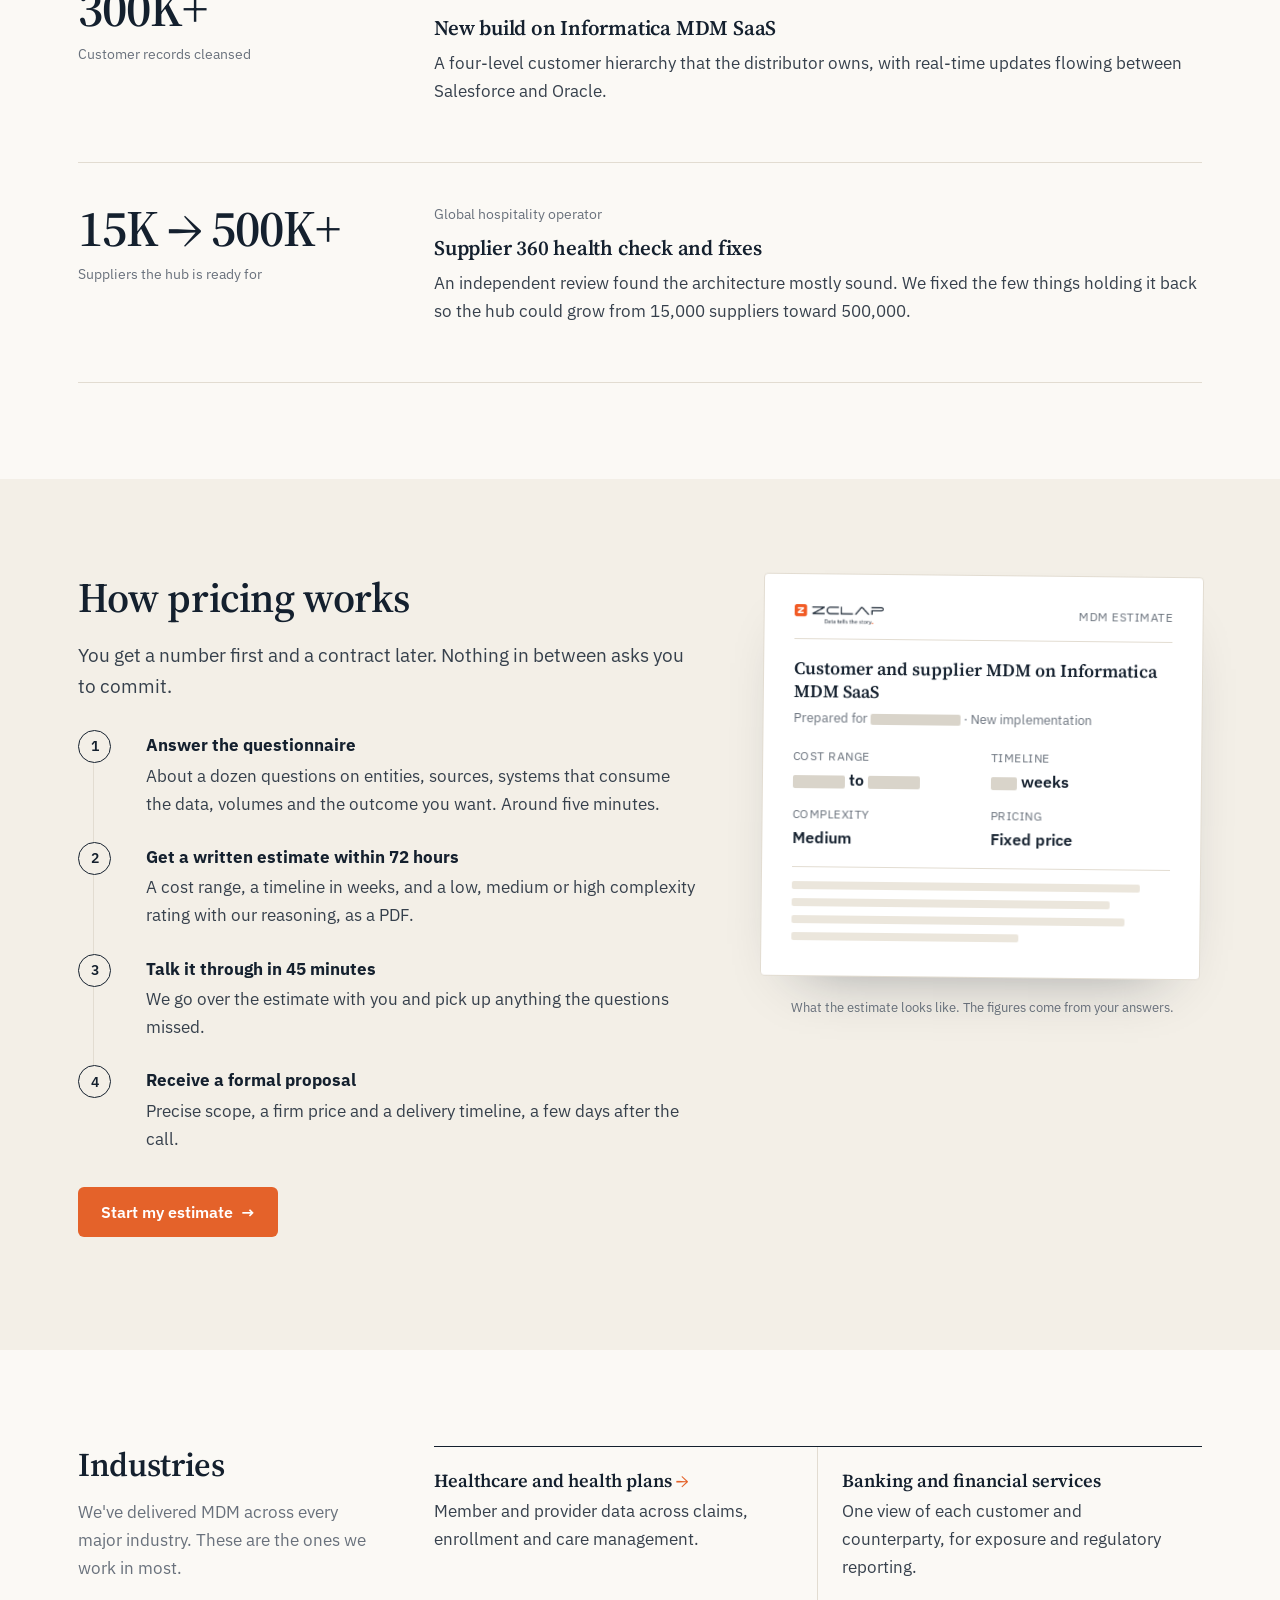
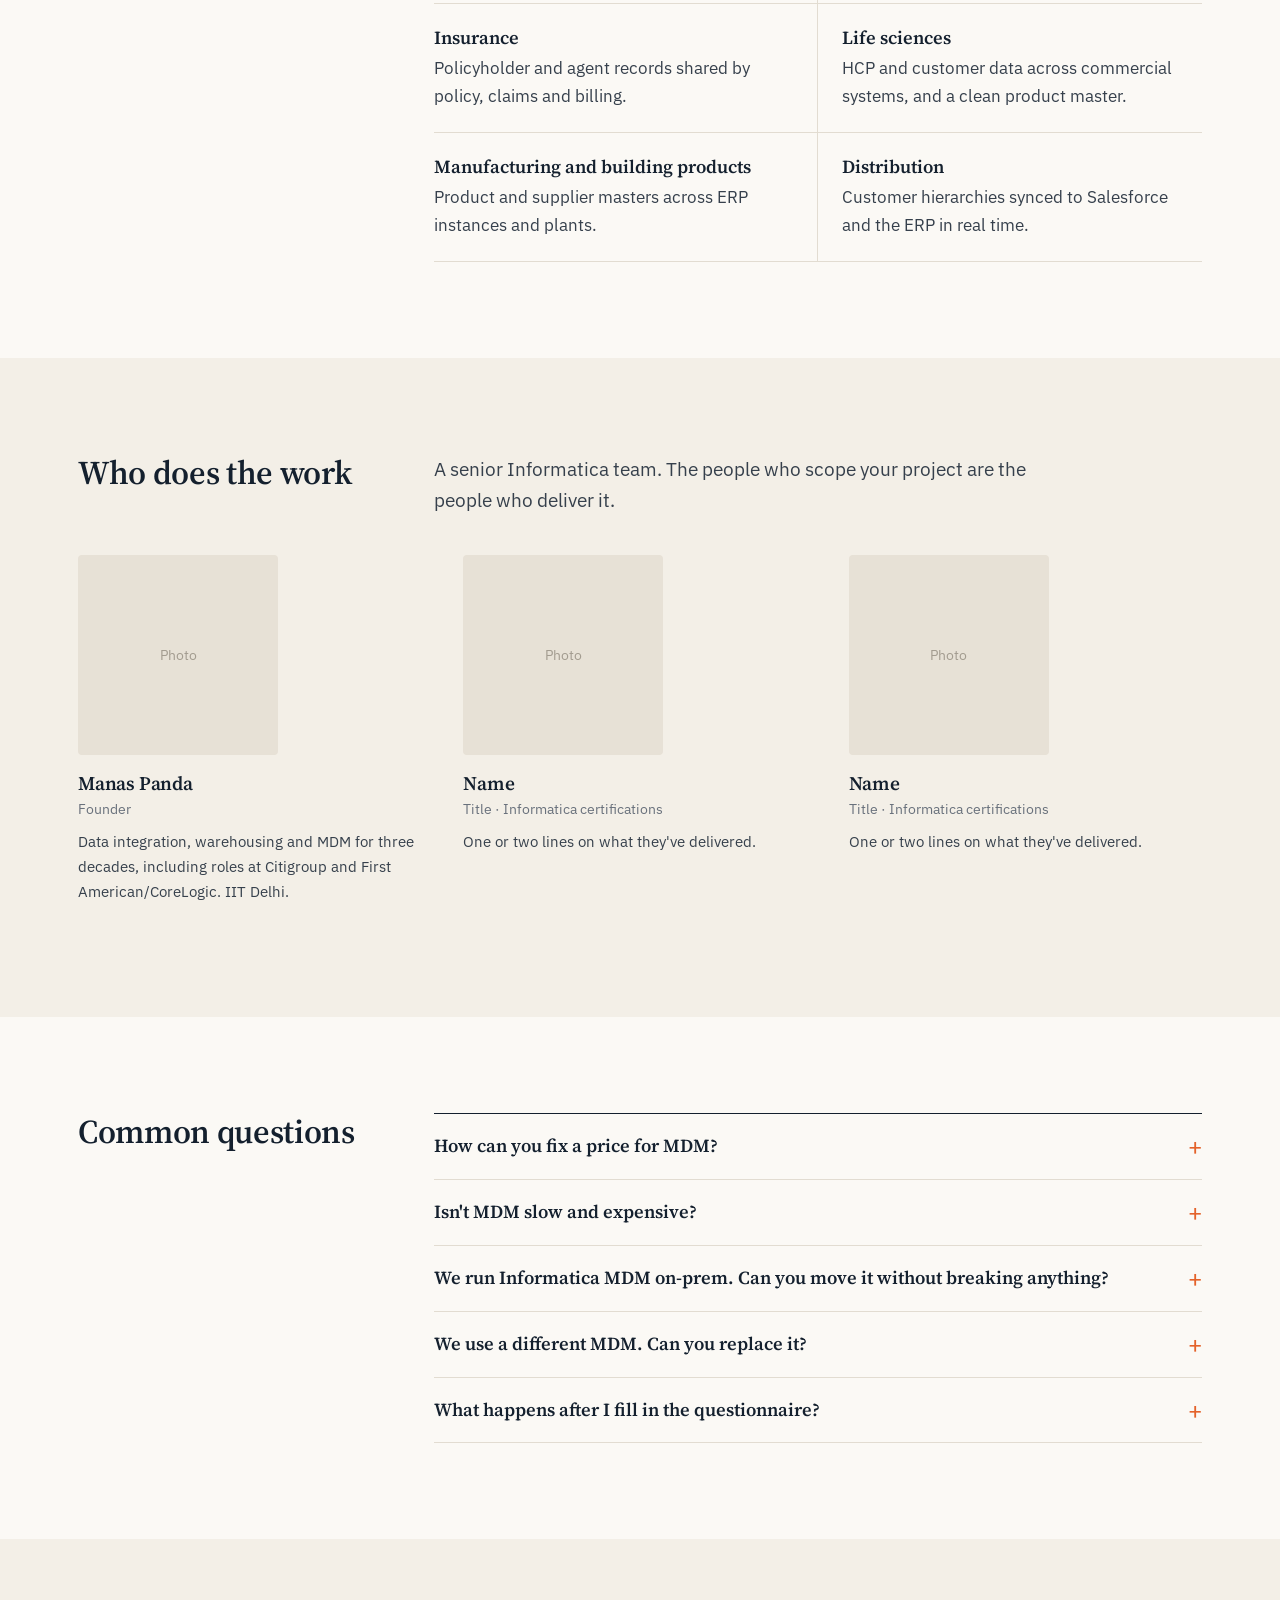
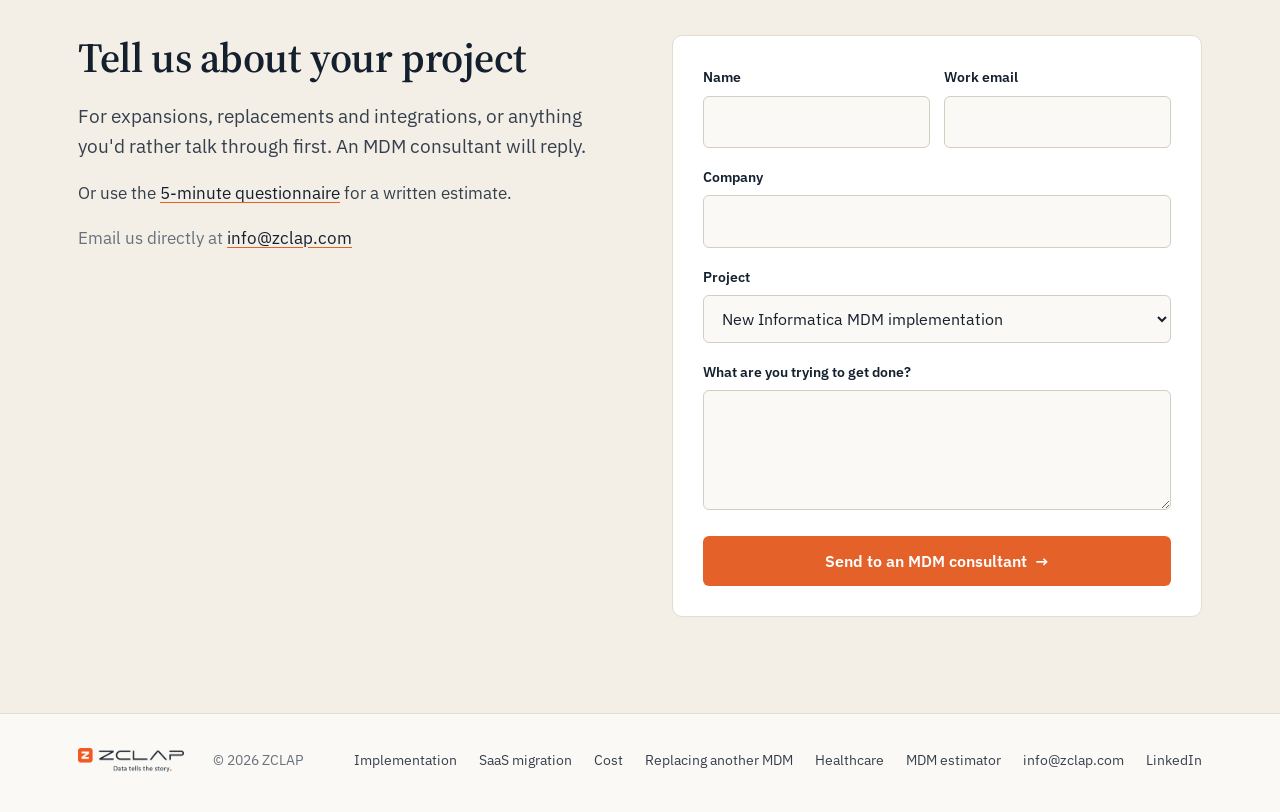
==== commit dd89b22f: "Consistent service links; nav links the free playbook; screenshots" ====
--- a/index.html
+++ b/index.html
@@ -38,7 +38,7 @@
       <a href="#services">Services</a>
       <a href="#work">Work</a>
       <a href="#pricing">Pricing</a>
-      <a href="#industries">Industries</a>
+      <a href="mdm-saas-migration-playbook/">Free playbook</a>
       <a href="#team">Team</a>
       <a class="btn btn-primary" href="#start" data-track="nav_estimate">Get an estimate</a>
     </nav>
--- a/styles.css
+++ b/styles.css
@@ -79,6 +79,9 @@
 .svc{border-top:1px solid var(--ink)}
 .svc-row{display:grid;grid-template-columns:1.05fr 1.6fr .85fr;gap:28px;padding:26px 0;border-bottom:1px solid var(--rule);align-items:baseline}
 .svc-row h3{margin:0;font-size:1.25rem}
+.svc-row h3 a{text-decoration:none;color:var(--ink)}
+.svc-row h3 a:after{content:" →";color:var(--orange);font-family:var(--sans);font-size:.9em}
+.svc-row h3 a:hover{color:var(--orange-d)}
 .svc-row p{margin:0}
 .svc-row .how{font-size:.9rem;color:var(--mute)}
 .svc-row .how a{font-weight:600;color:var(--ink);display:inline-block;margin-top:6px}
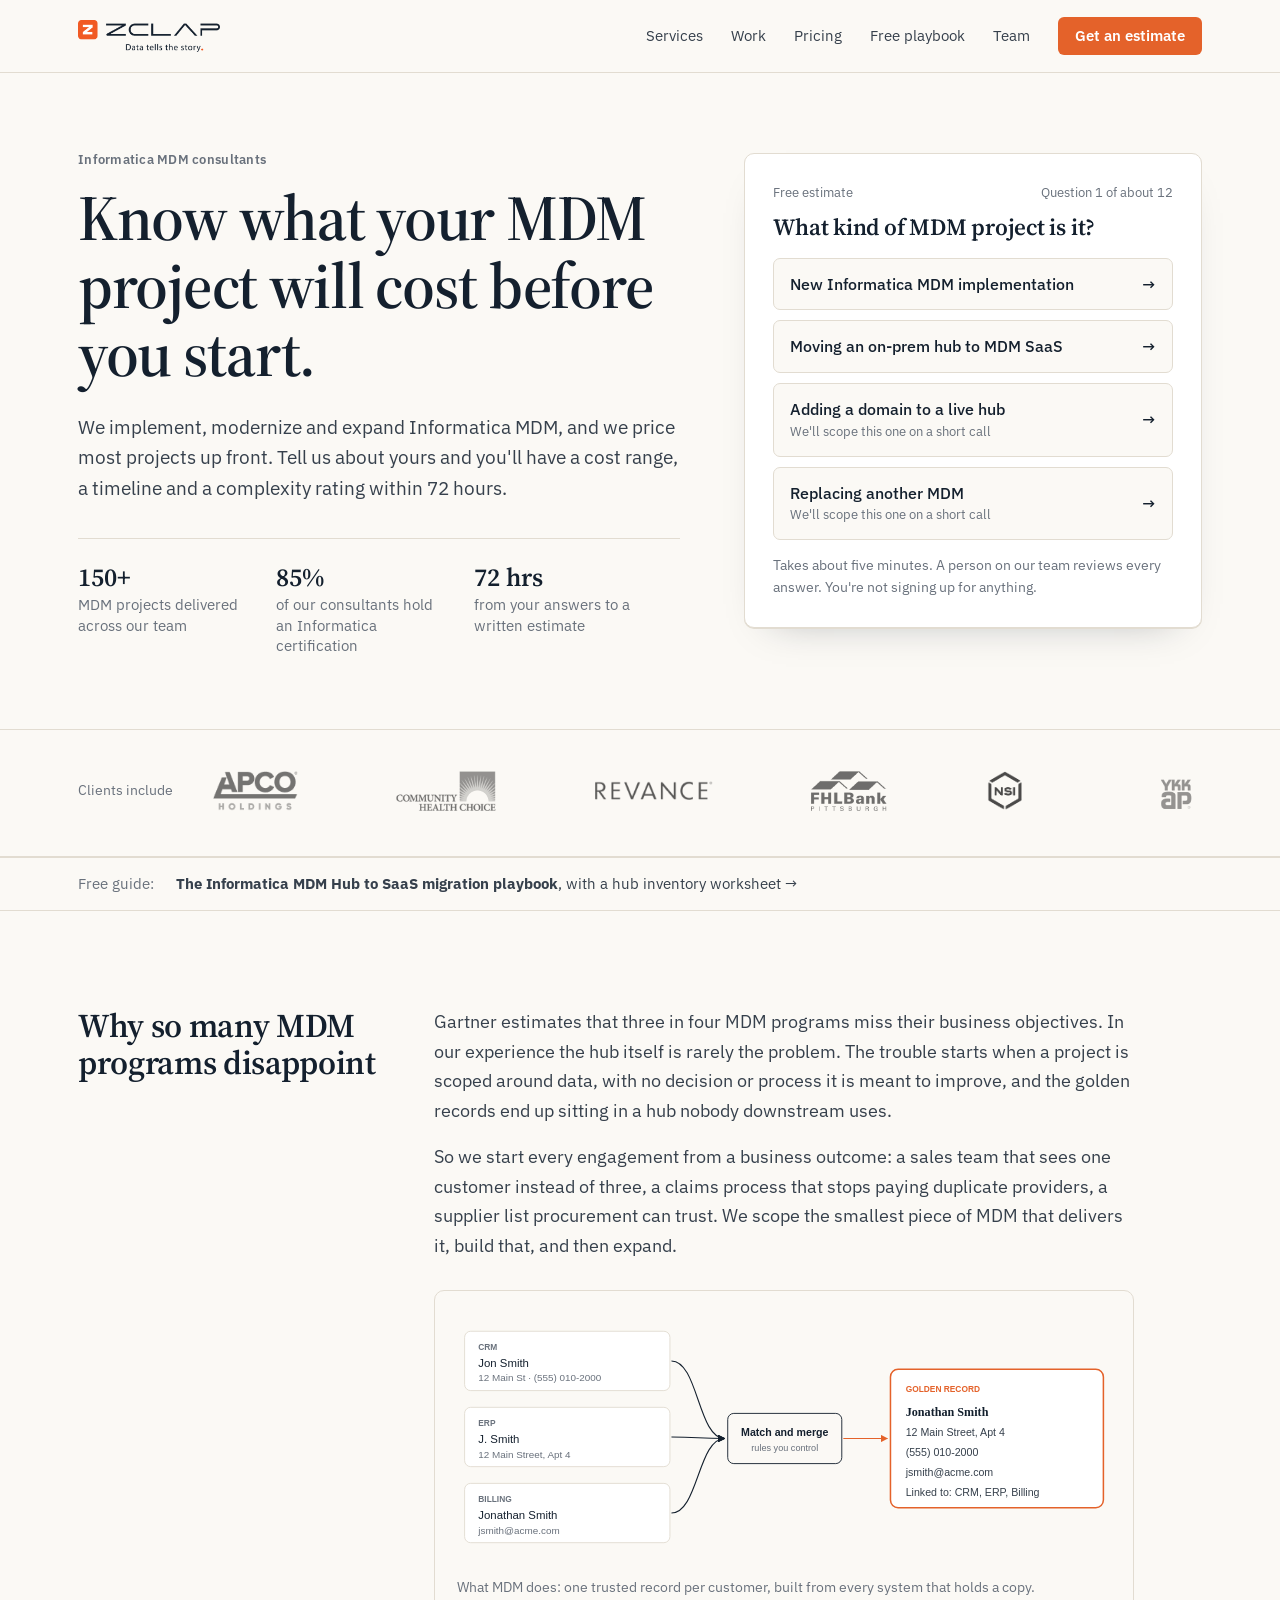
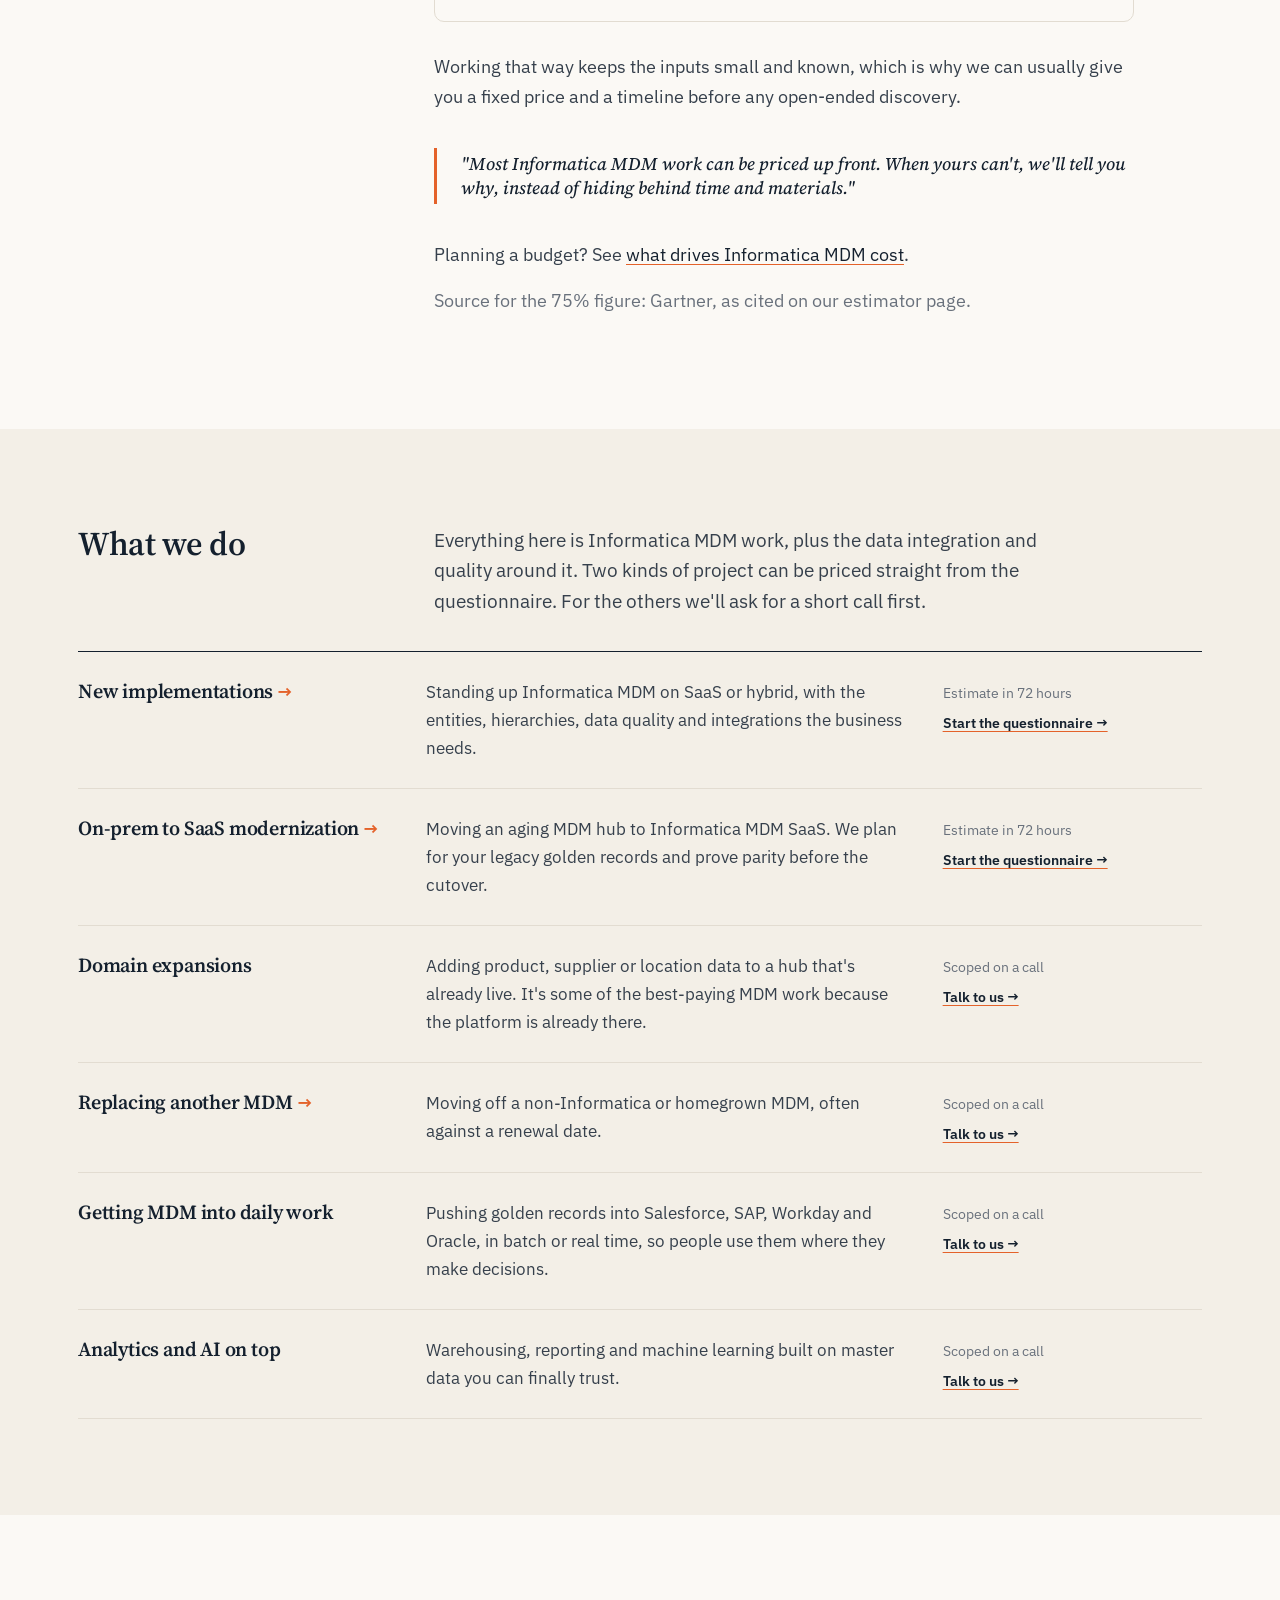
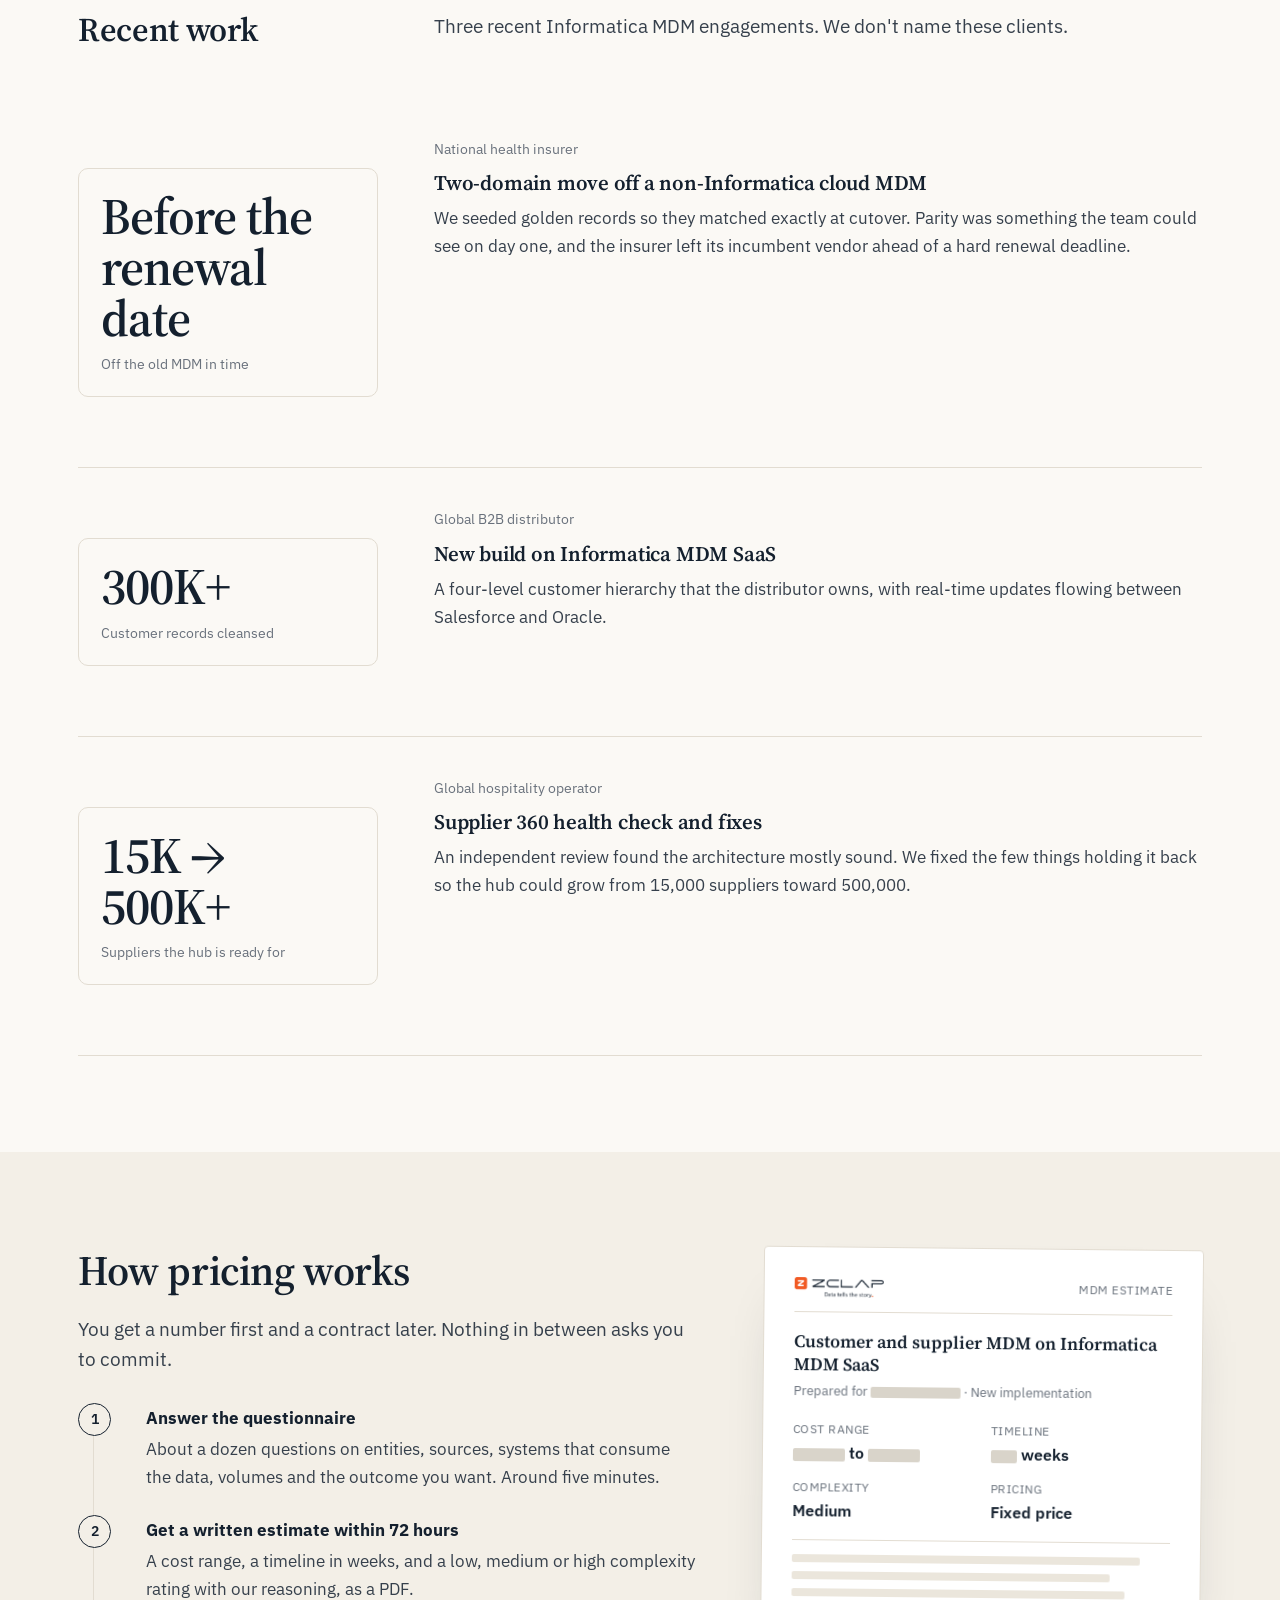
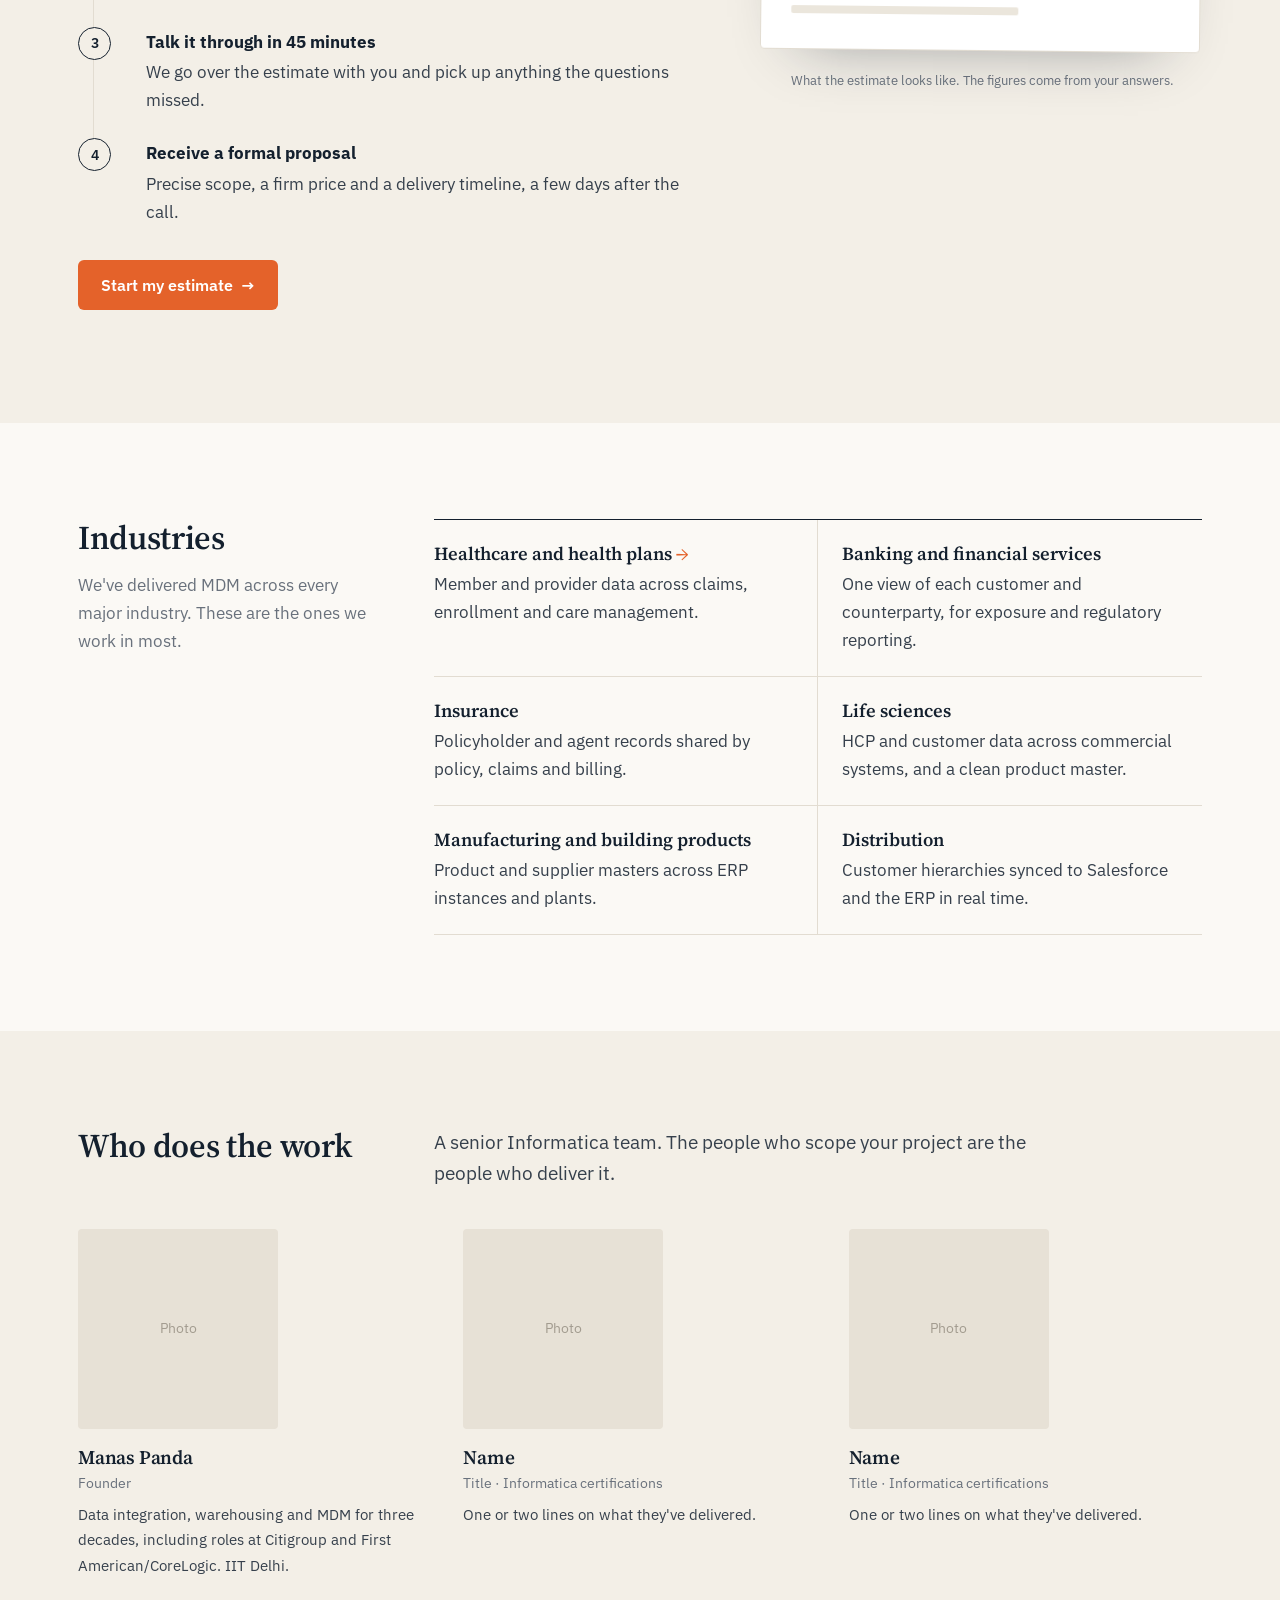
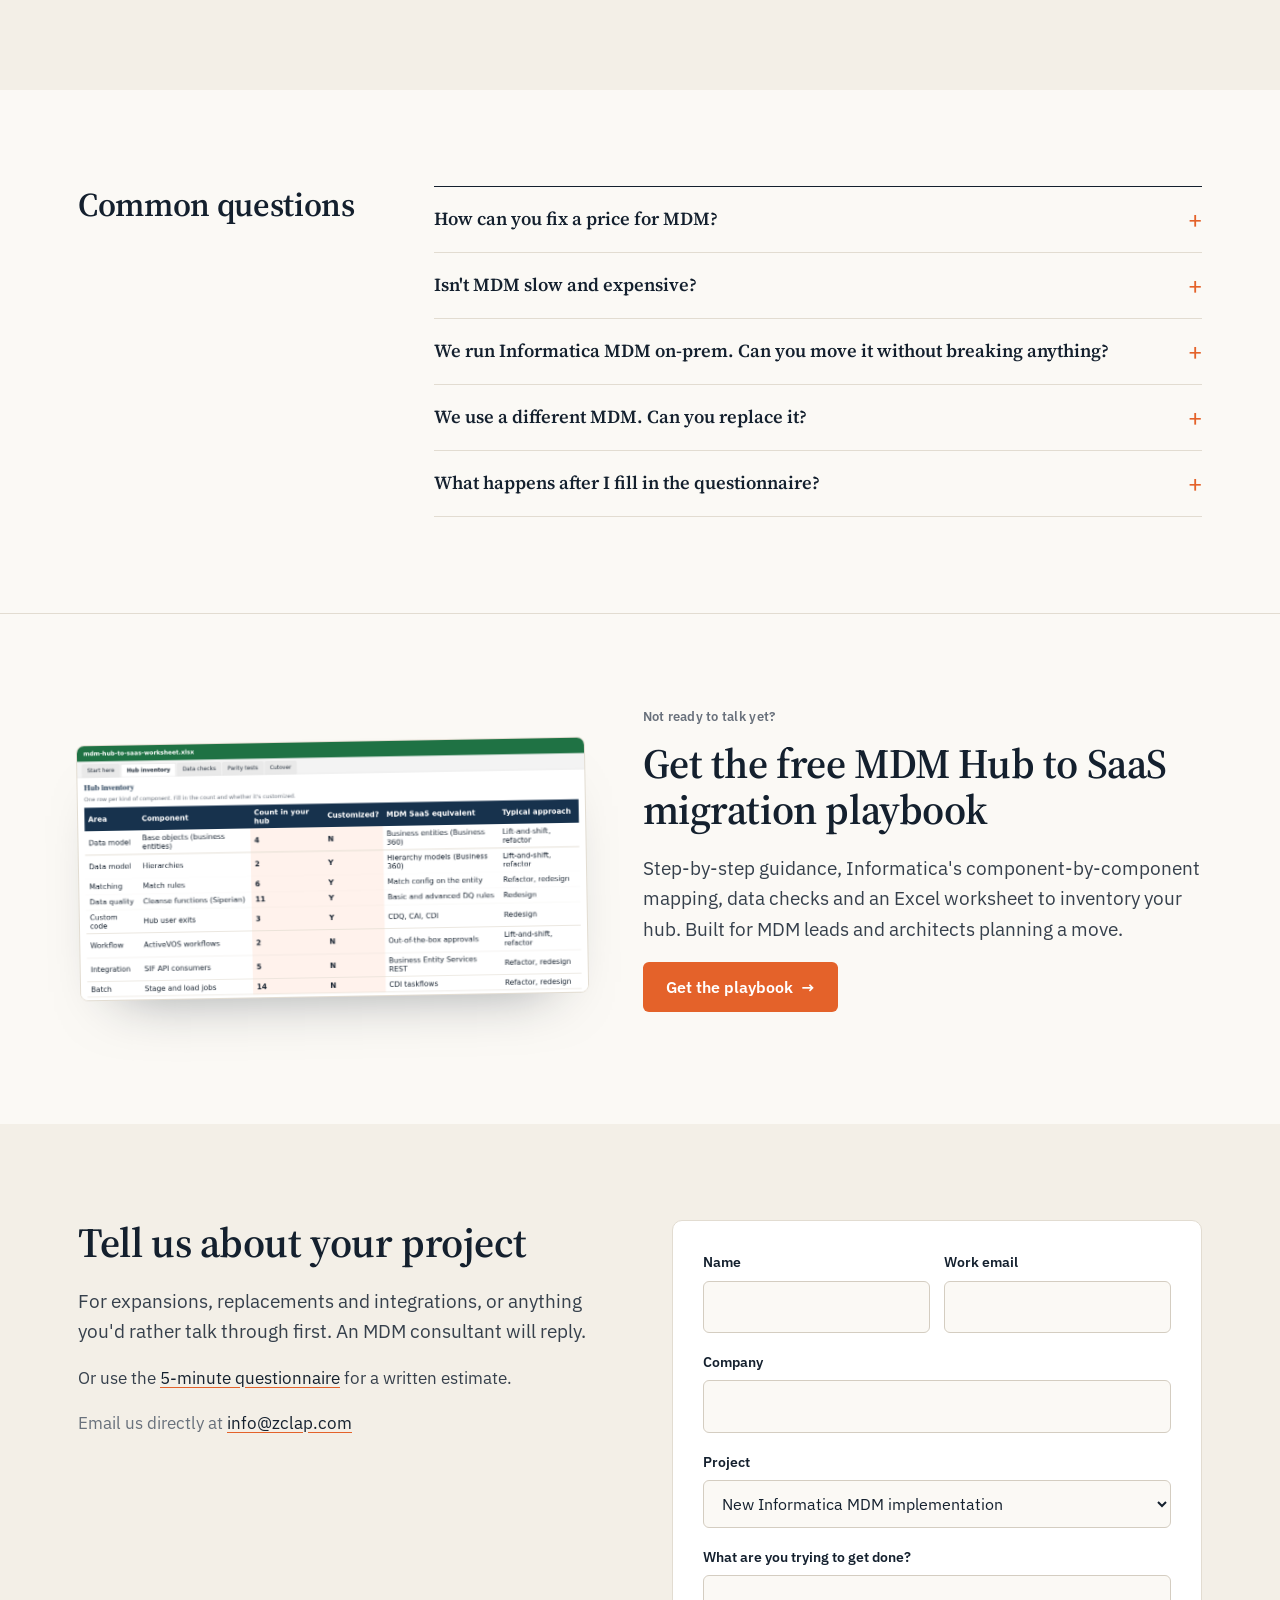
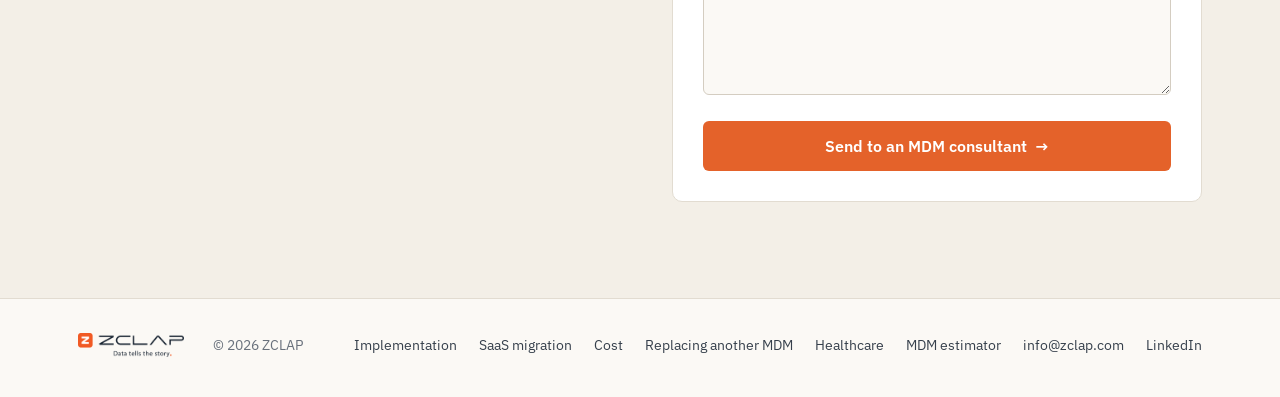
==== commit 8ce906bd: "Diagrams (golden record, provider record, architecture, migration mapping), worksheet preview, homep" ====
--- a/index.html
+++ b/index.html
@@ -93,6 +93,7 @@
     <div class="prose">
       <p>Gartner estimates that three in four MDM programs miss their business objectives. In our experience the hub itself is rarely the problem. The trouble starts when a project is scoped around data, with no decision or process it is meant to improve, and the golden records end up sitting in a hub nobody downstream uses.</p>
       <p>So we start every engagement from a business outcome: a sales team that sees one customer instead of three, a claims process that stops paying duplicate providers, a supplier list procurement can trust. We scope the smallest piece of MDM that delivers it, build that, and then expand.</p>
+      <figure class="fig"><img src="assets/fig-golden-record.svg" alt="Three records for the same customer from CRM, ERP and billing are matched and merged into one golden record" width="860" height="330" loading="lazy"><figcaption>What MDM does: one trusted record per customer, built from every system that holds a copy.</figcaption></figure>
       <p>Working that way keeps the inputs small and known, which is why we can usually give you a fixed price and a timeline before any open-ended discovery.</p>
       <p class="pull">"Most Informatica MDM work can be priced up front. When yours can't, we'll tell you why, instead of hiding behind time and materials."</p>
       <p>Planning a budget? See <a href="informatica-mdm-cost/">what drives Informatica MDM cost</a>.</p>
@@ -208,6 +209,18 @@
       <details><summary>We run Informatica MDM on-prem. Can you move it without breaking anything?</summary><p>Yes. We plan for your existing golden records and prove parity before cutover, so what the hub delivers today keeps working.</p></details>
       <details><summary>We use a different MDM. Can you replace it?</summary><p>Yes. Replacements have more moving parts, so we scope them on a call. A national health insurer we worked with left its previous MDM ahead of a hard renewal deadline.</p></details>
       <details><summary>What happens after I fill in the questionnaire?</summary><p>Someone on our team reads it. Within 72 hours you get a PDF with a cost range, a timeline and a complexity rating. If it looks right, we book a 45-minute call; if not, that's the end of it.</p></details>
+    </div>
+  </div>
+</section>
+
+<section class="sec offer">
+  <div class="wrap offer-grid">
+    <a href="mdm-saas-migration-playbook/" class="offer-img" aria-hidden="true" tabindex="-1"><img src="assets/fig-worksheet.png" alt="" width="560" height="280" loading="lazy"></a>
+    <div>
+      <span class="kicker">Not ready to talk yet?</span>
+      <h2>Get the free MDM Hub to SaaS migration playbook</h2>
+      <p class="big">Step-by-step guidance, Informatica's component-by-component mapping, data checks and an Excel worksheet to inventory your hub. Built for MDM leads and architects planning a move.</p>
+      <p><a class="btn btn-primary" href="mdm-saas-migration-playbook/#get" data-track="home_offer">Get the playbook <span class="arrow">→</span></a></p>
     </div>
   </div>
 </section>
--- a/styles.css
+++ b/styles.css
@@ -223,3 +223,15 @@
   .print-only{display:block!important}
 }
 .print-only{display:none}
+
+/* figures and the playbook offer */
+.fig{margin:30px 0;padding:22px;background:var(--paper);border:1px solid var(--rule);border-radius:10px}
+.sec.tint .fig{background:#fff}
+.fig img{width:100%;height:auto}
+.fig figcaption{font-size:.88rem;color:var(--mute);margin-top:12px}
+.offer{border-top:1px solid var(--rule)}
+.offer-grid{display:grid;grid-template-columns:1fr 1.1fr;gap:56px;align-items:center}
+.offer-img img{width:100%;height:auto;border-radius:8px;border:1px solid var(--rule);box-shadow:0 30px 60px -40px rgba(20,32,46,.5);transform:rotate(-1deg)}
+.ws-prev{margin-top:30px}
+@media (max-width:980px){.offer-grid{grid-template-columns:1fr;gap:28px}}
+@media print{.fig{break-inside:avoid;background:#fff}}
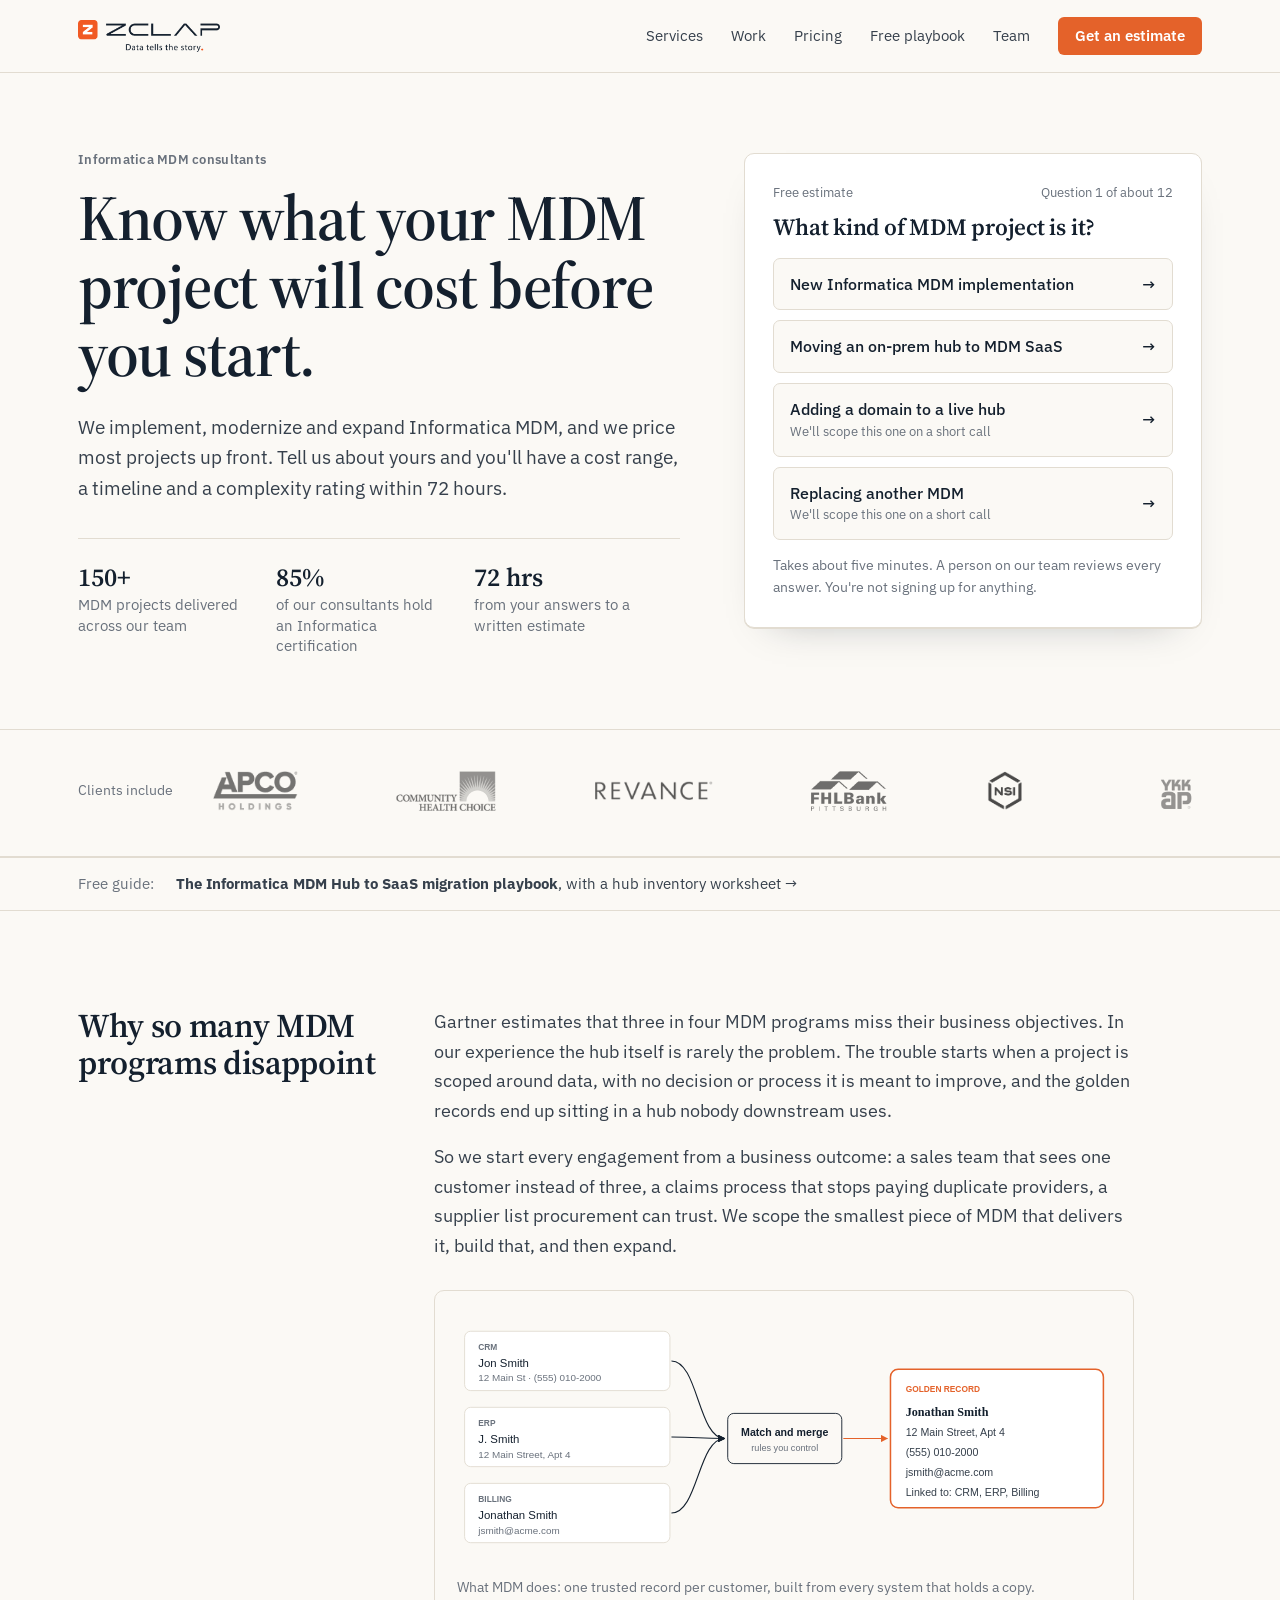
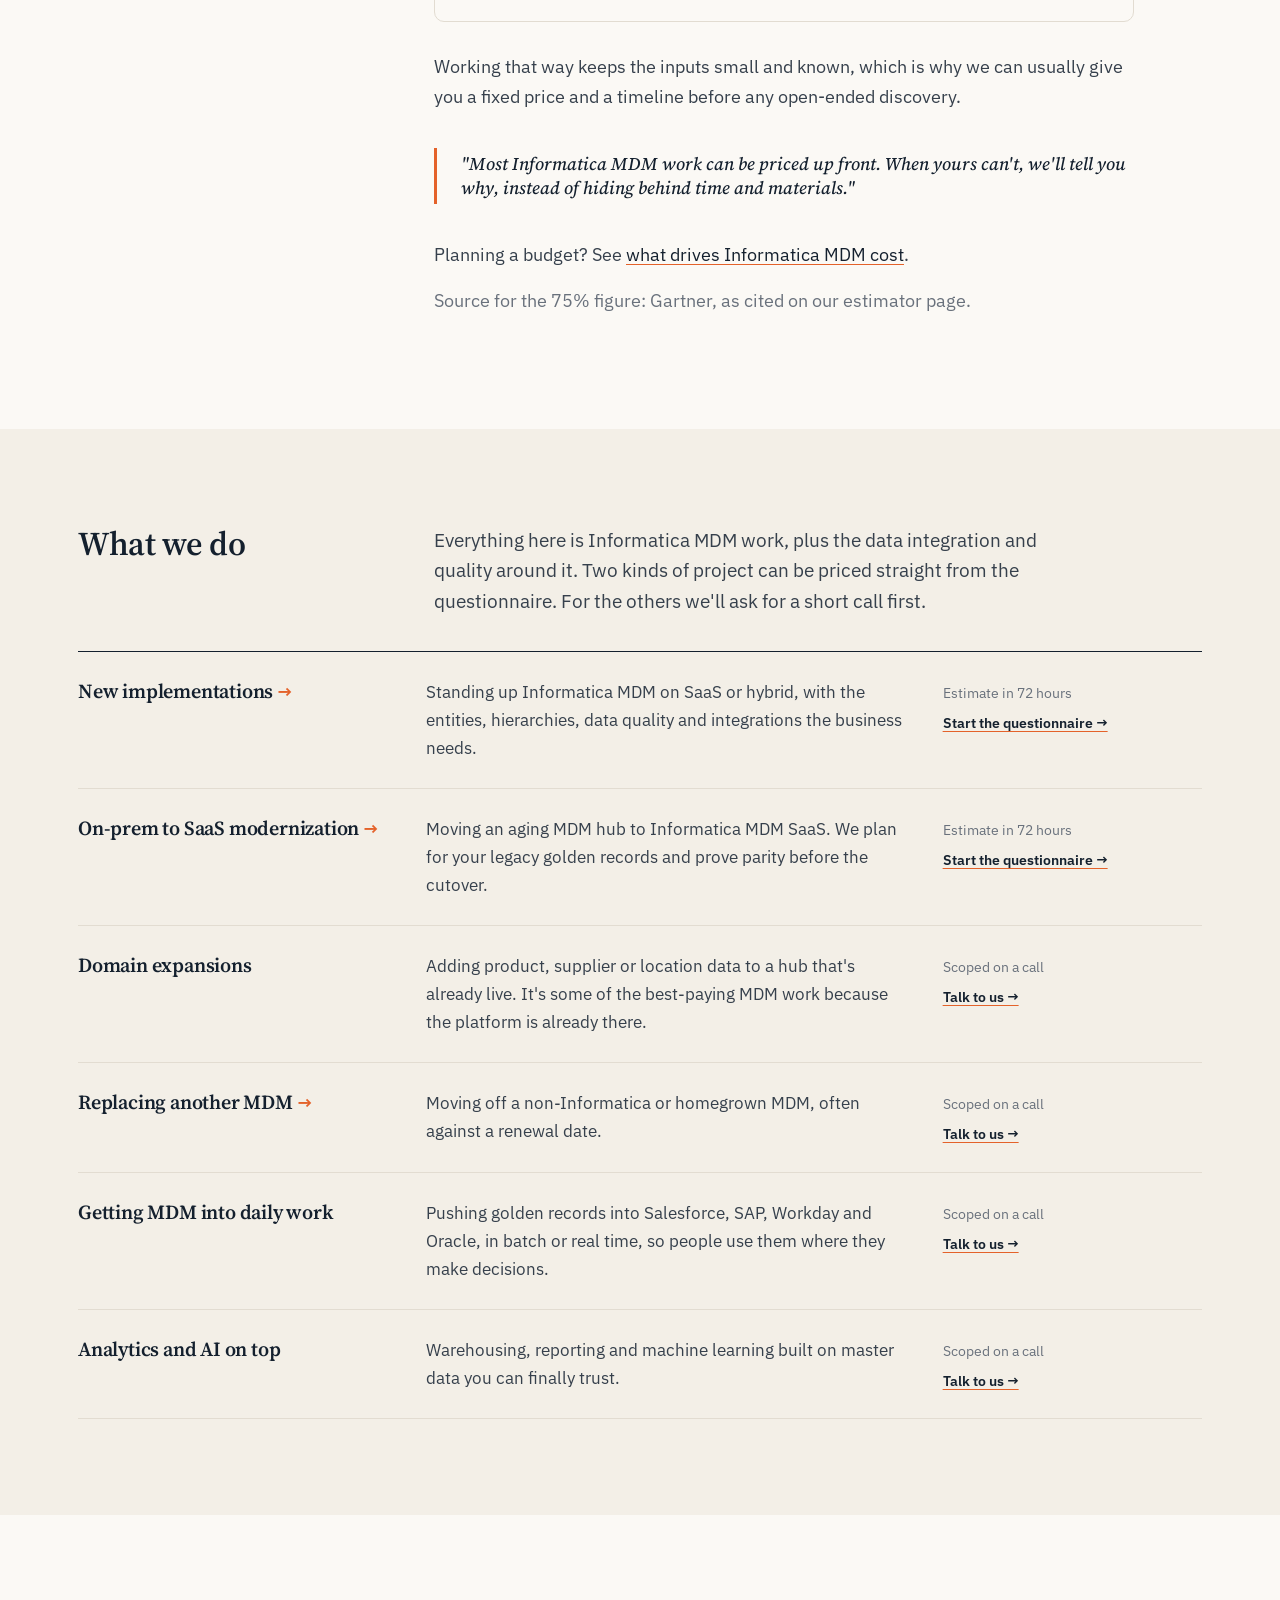
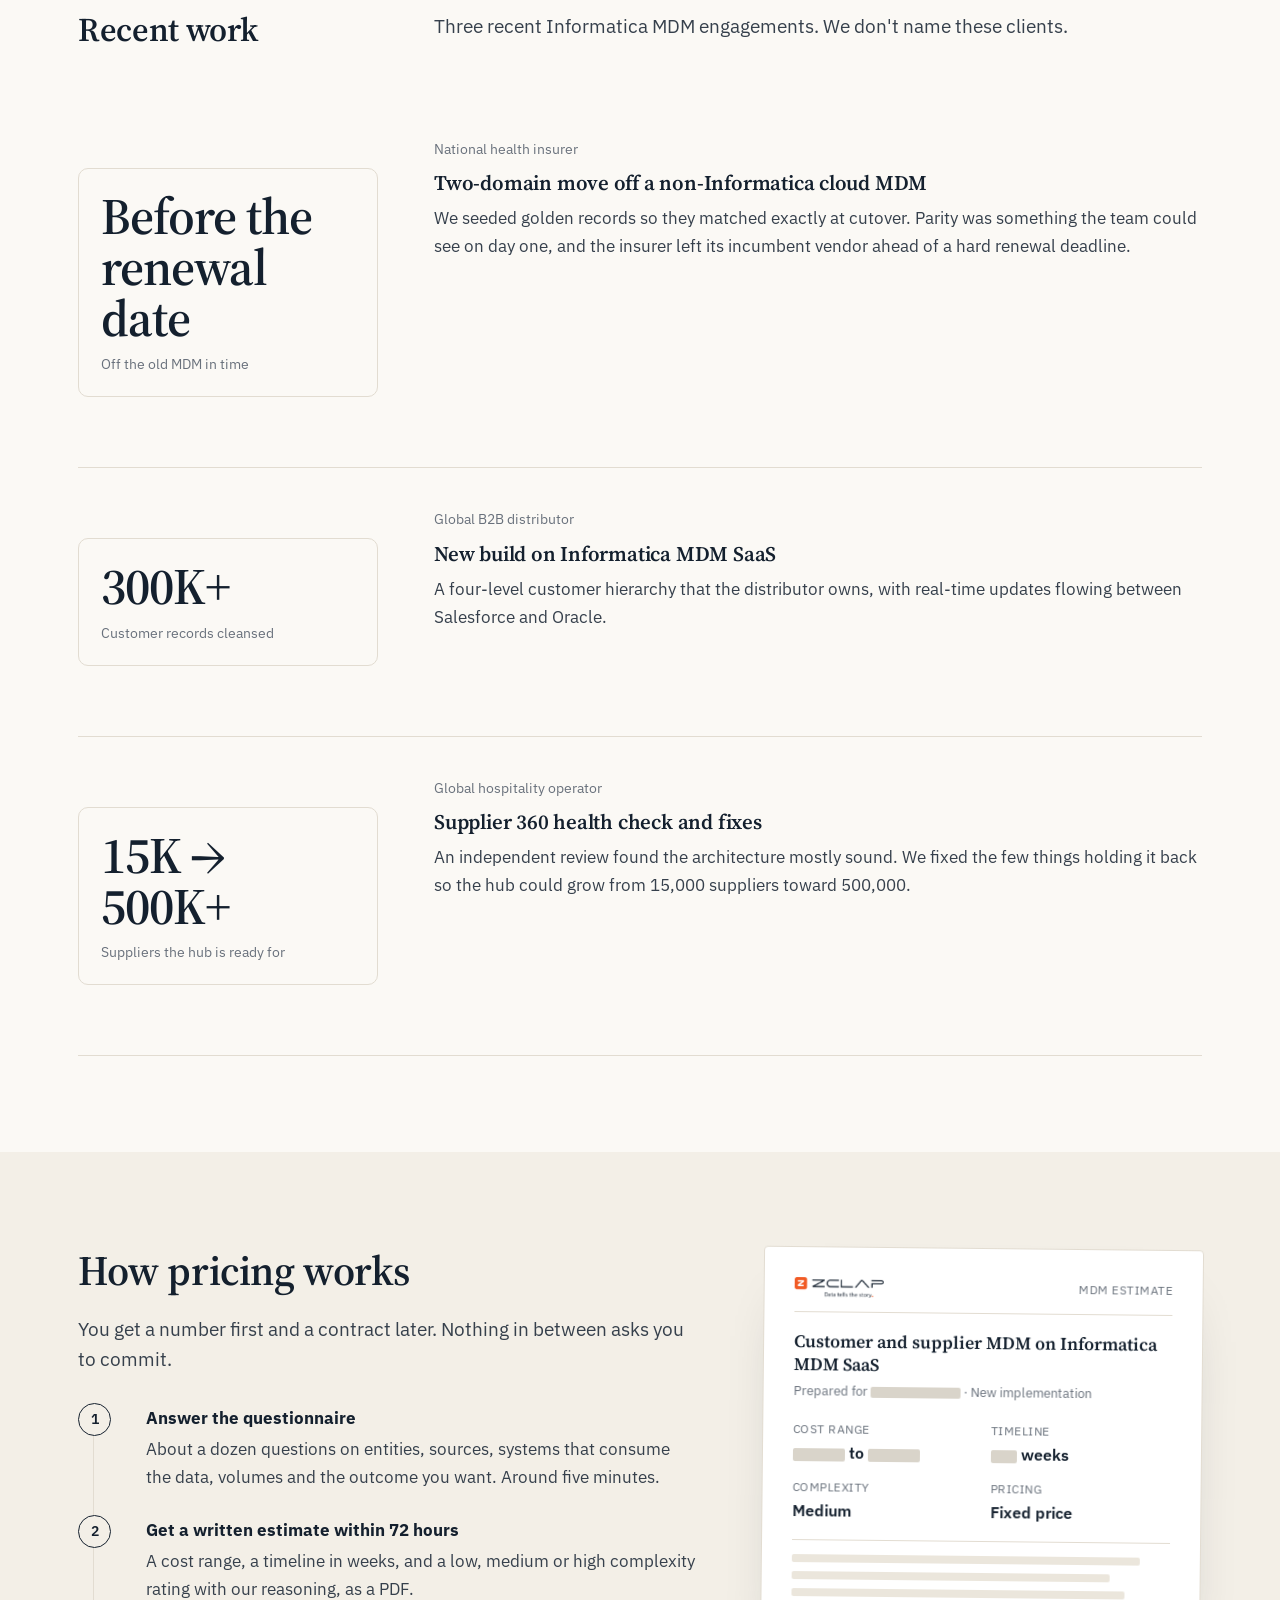
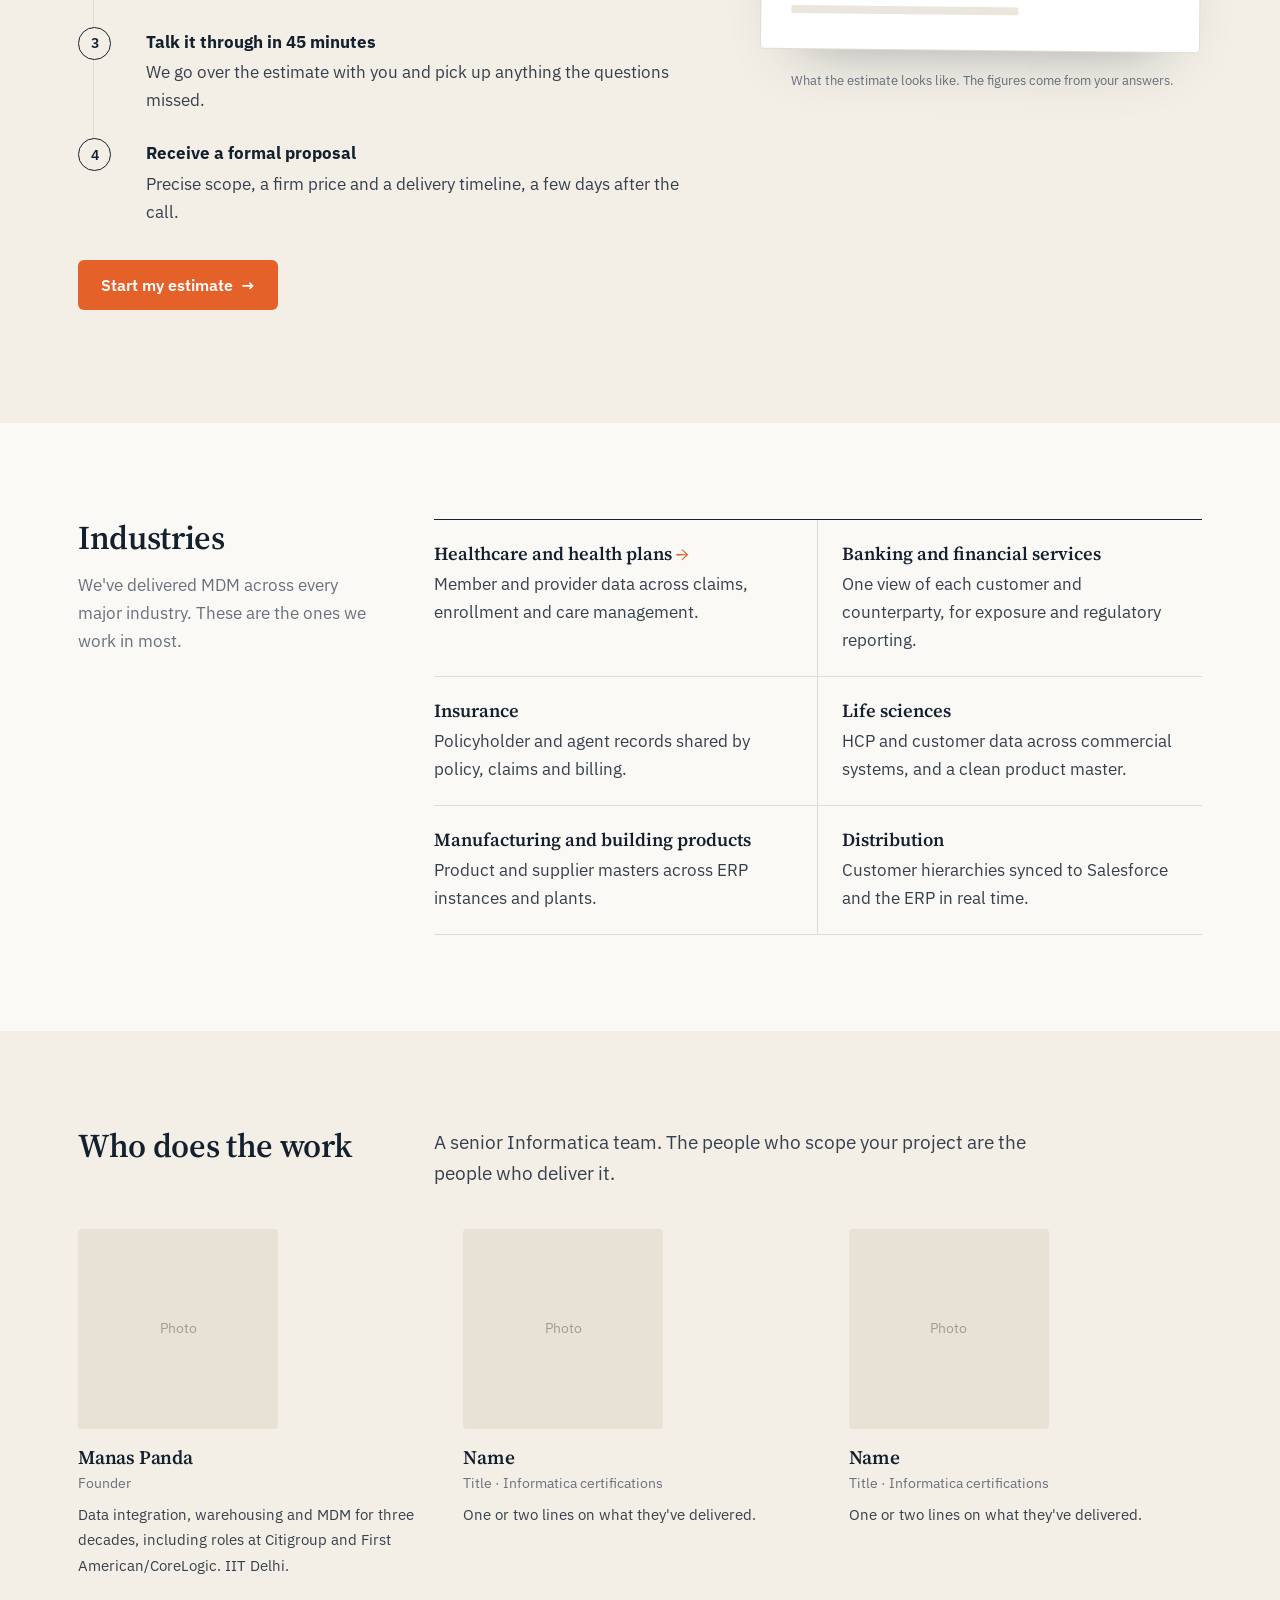
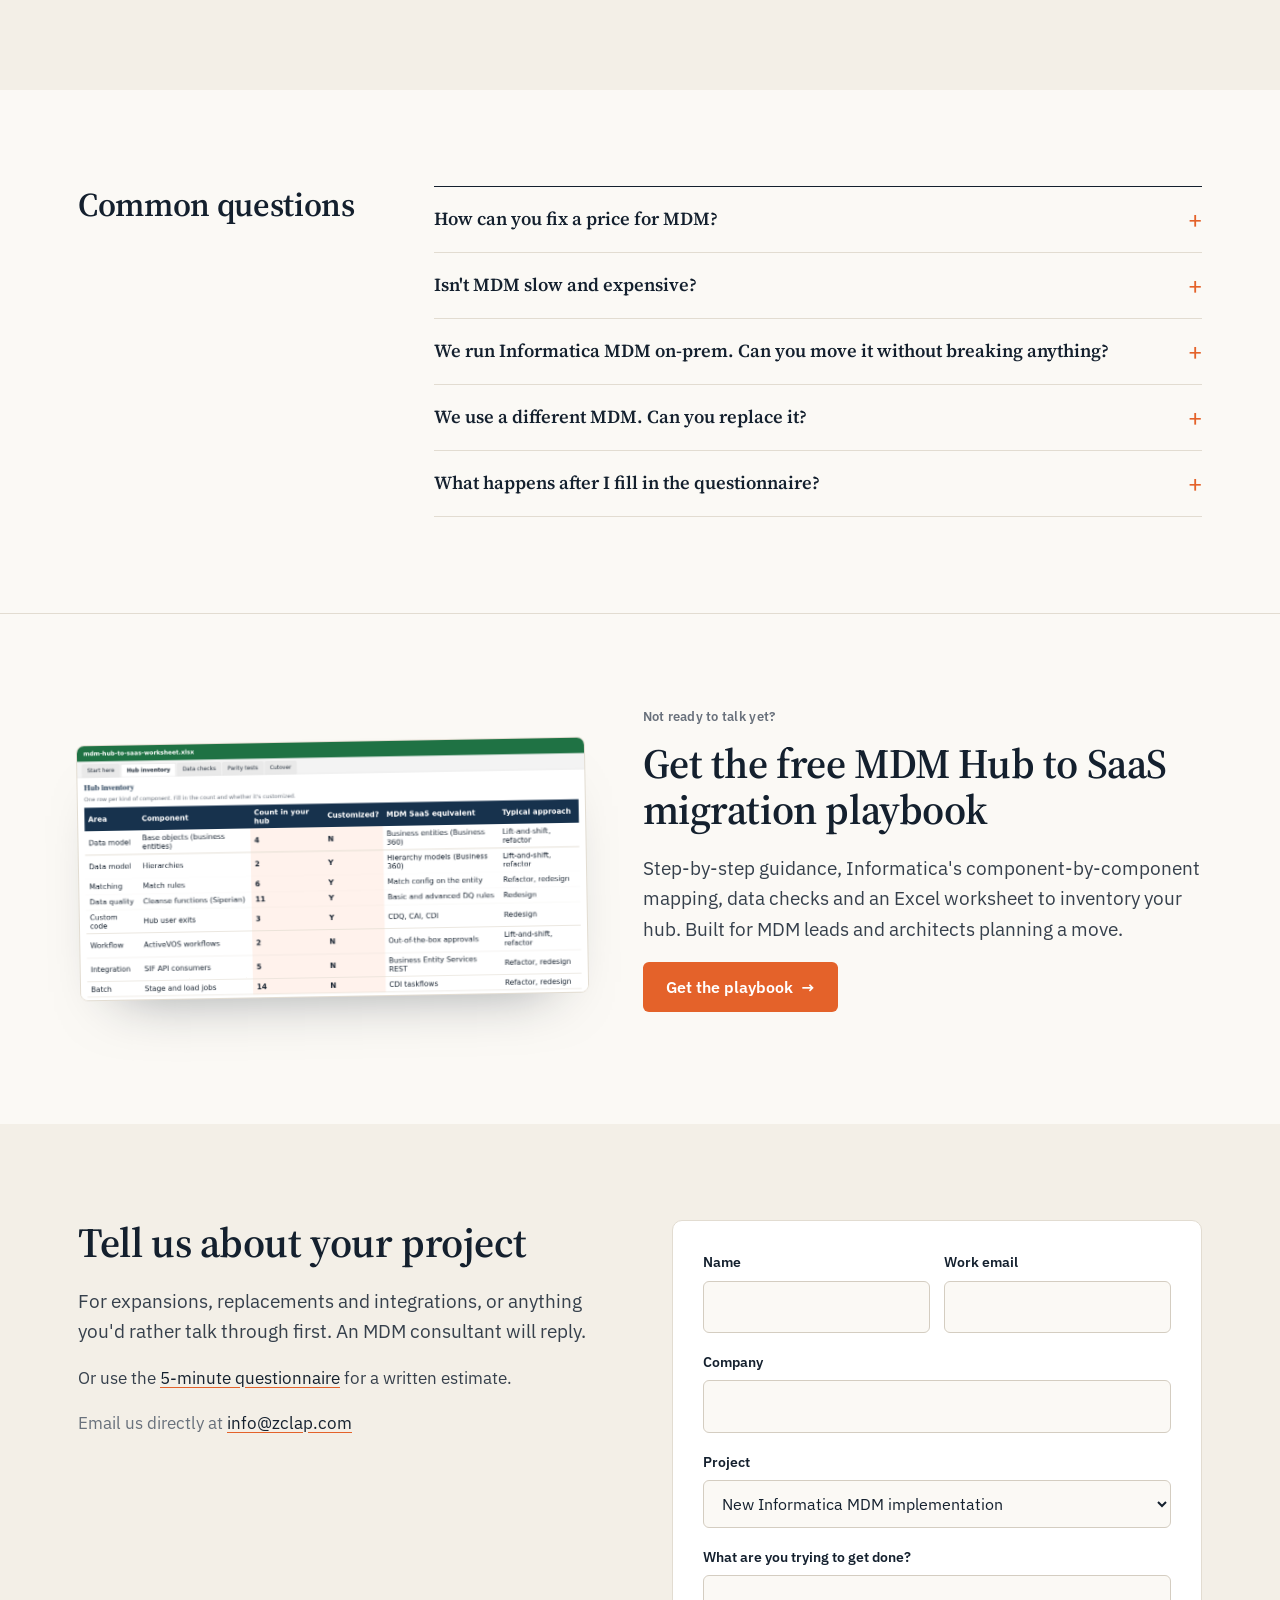
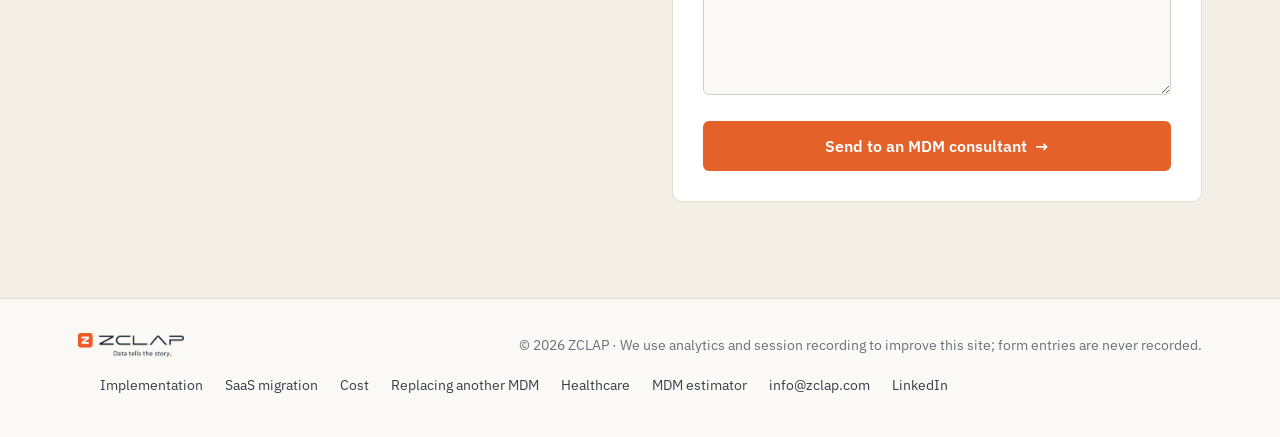
==== commit 4ed893c2: "Microsoft Clarity hook (one ID in site.js), forms masked in recordings, privacy line in footers" ====
--- a/index.html
+++ b/index.html
@@ -24,8 +24,7 @@
 <!-- Google tag: same IDs as the current site, so analytics and ads conversions carry over -->
 <script async src="https://www.googletagmanager.com/gtag/js?id=G-QG1B2QHK2T"></script>
 <script>window.dataLayer=window.dataLayer||[];function gtag(){dataLayer.push(arguments);}gtag('js',new Date());gtag('config','G-QG1B2QHK2T');gtag('config','AW-18483009453');</script>
-<!-- Microsoft Clarity (free heatmaps + session recordings): create a project at clarity.microsoft.com,
-     then paste its snippet here. Left out until there's a project ID. -->
+<!-- Microsoft Clarity: set CLARITY_ID in site.js. -->
 <script type="application/ld+json" data-faq>{"@context": "https://schema.org", "@type": "FAQPage", "mainEntity": [{"@type": "Question", "name": "How can you fix a price for MDM?", "acceptedAnswer": {"@type": "Answer", "text": "We scope around one or two specific use cases, so the project comes down to a short list of known inputs: entities, sources, consuming systems, hierarchies and volumes. If yours needs discovery first, or has a technical risk unique to your environment, we'll say so and shape the work around it."}}, {"@type": "Question", "name": "Isn't MDM slow and expensive?", "acceptedAnswer": {"@type": "Answer", "text": "It used to be, mostly because of on-prem servers and multi-year builds. Informatica MDM SaaS takes most of that away. The quickest way to find out what yours would take is the questionnaire."}}, {"@type": "Question", "name": "We run Informatica MDM on-prem. Can you move it without breaking anything?", "acceptedAnswer": {"@type": "Answer", "text": "Yes. We plan for your existing golden records and prove parity before cutover, so what the hub delivers today keeps working."}}, {"@type": "Question", "name": "We use a different MDM. Can you replace it?", "acceptedAnswer": {"@type": "Answer", "text": "Yes. Replacements have more moving parts, so we scope them on a call. A national health insurer we worked with left its previous MDM ahead of a hard renewal deadline."}}, {"@type": "Question", "name": "What happens after I fill in the questionnaire?", "acceptedAnswer": {"@type": "Answer", "text": "Someone on our team reads it. Within 72 hours you get a PDF with a cost range, a timeline and a complexity rating. If it looks right, we book a 45-minute call; if not, that's the end of it."}}]}</script>
 </head>
 <body>
@@ -233,7 +232,7 @@
       <p>Or use the <a href="#start">5-minute questionnaire</a> for a written estimate.</p>
       <p class="mute">Email us directly at <a href="mailto:info@zclap.com">info@zclap.com</a></p>
     </div>
-    <form id="contact-form" data-web3 action="https://api.web3forms.com/submit" method="POST">
+    <form data-clarity-mask="true" id="contact-form" data-web3 action="https://api.web3forms.com/submit" method="POST">
       <div class="ok"><h3>Thanks, it's with our team.</h3><p>An MDM consultant will be in touch shortly.</p></div>
       <div class="fields">
         <input type="hidden" name="access_key" value="fde866e1-2dad-4c62-838c-498b62151c5c">
@@ -264,7 +263,7 @@
 <footer>
   <div class="wrap">
     <img src="assets/logo-dark.png" alt="ZCLAP" width="107" height="24">
-    <span>© 2026 ZCLAP</span>
+    <span>© 2026 ZCLAP · We use analytics and session recording to improve this site; form entries are never recorded.</span>
     <span class="flinks"><a href="informatica-mdm-implementation/">Implementation</a><a href="informatica-mdm-saas-migration/">SaaS migration</a><a href="informatica-mdm-cost/">Cost</a><a href="informatica-mdm-replacement/">Replacing another MDM</a><a href="healthcare/">Healthcare</a><a href="https://zclap.com/estimator/">MDM estimator</a><a href="mailto:info@zclap.com">info@zclap.com</a><a href="https://www.linkedin.com/company/zclap-inc/" rel="noopener">LinkedIn</a></span>
   </div>
 </footer>
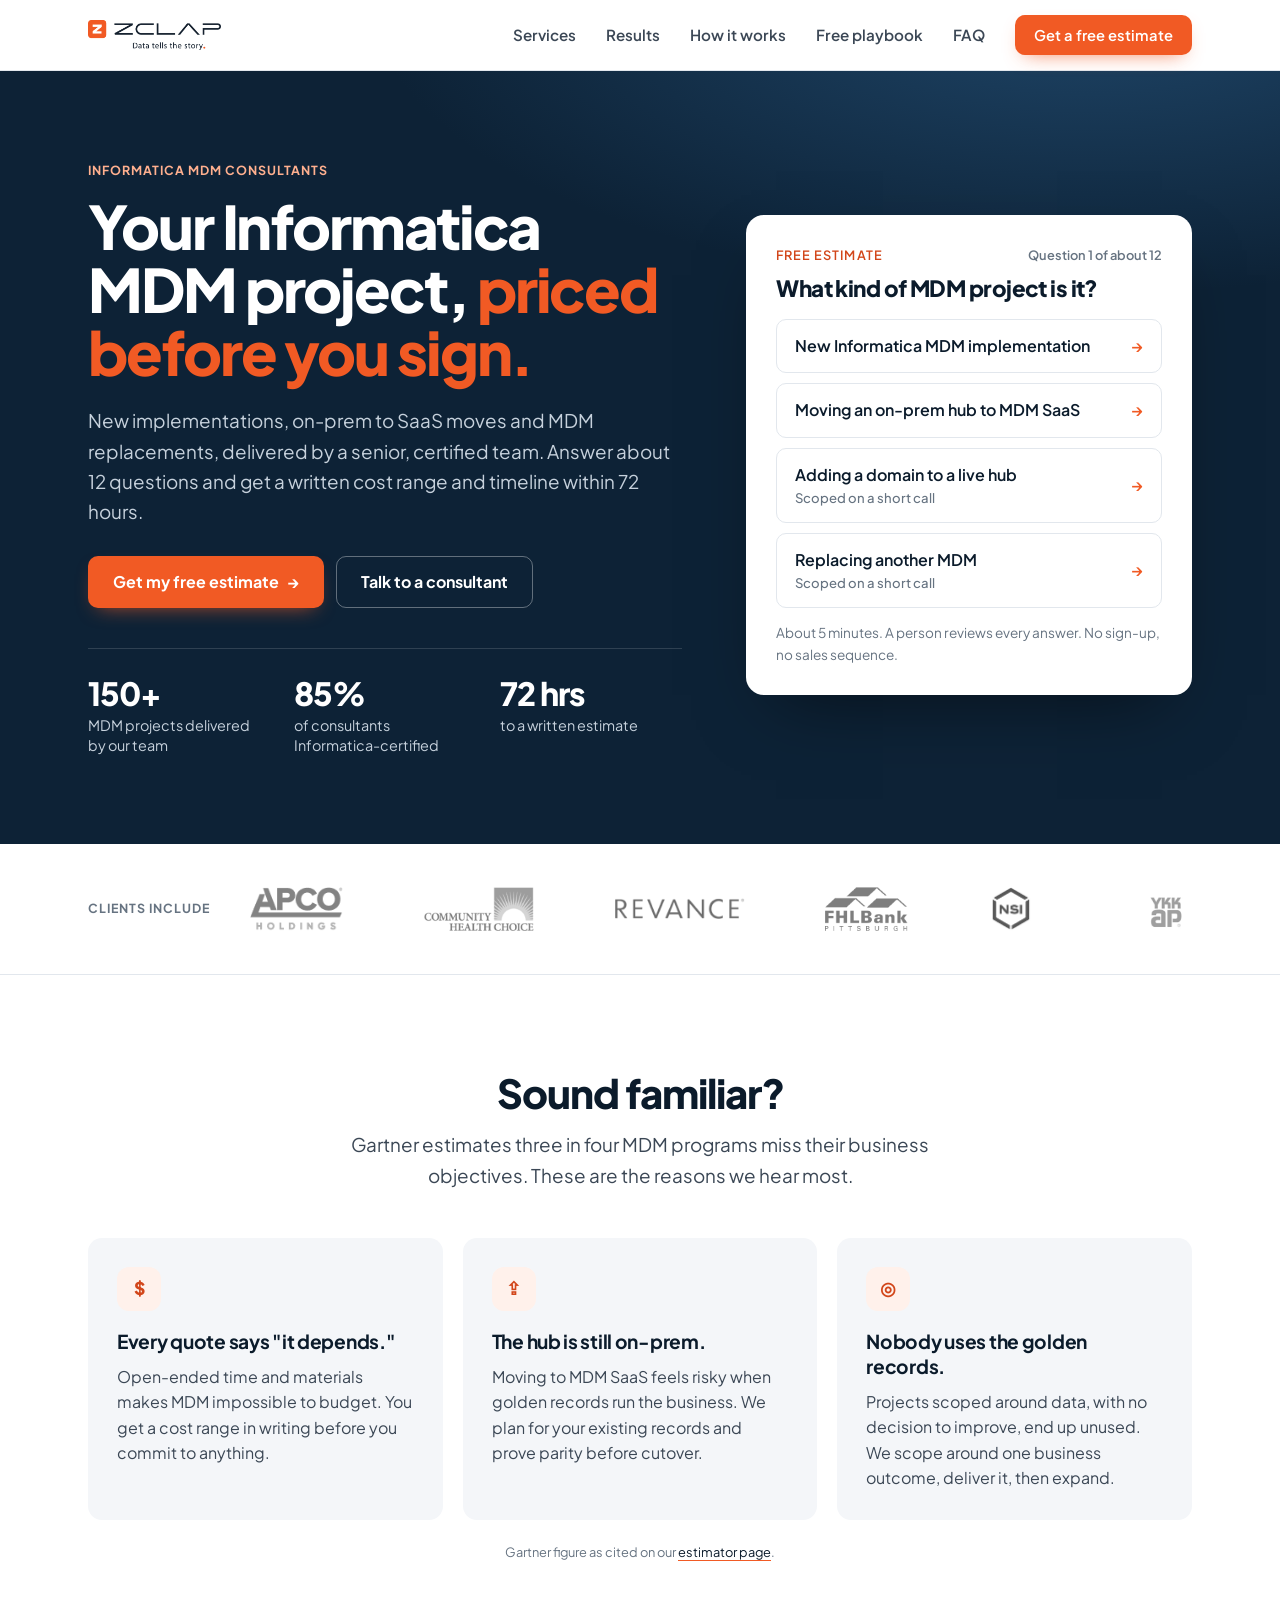
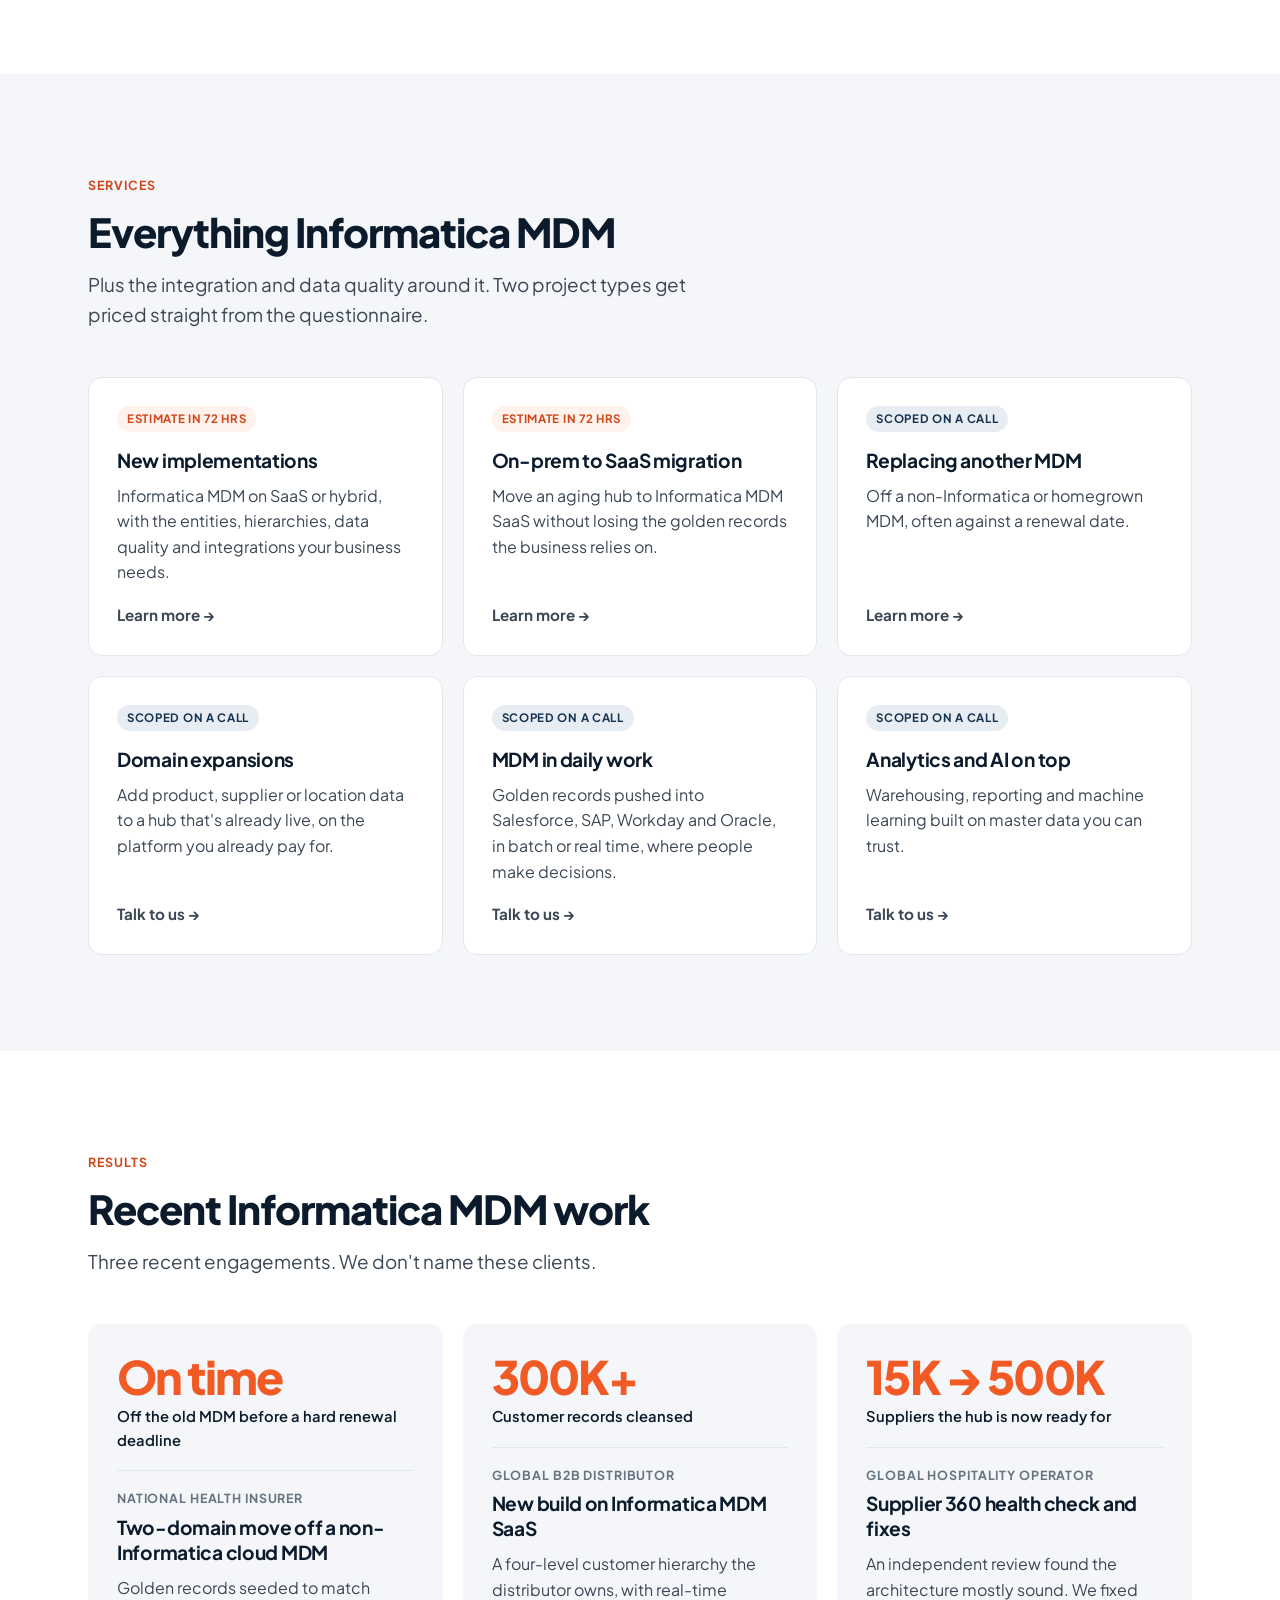
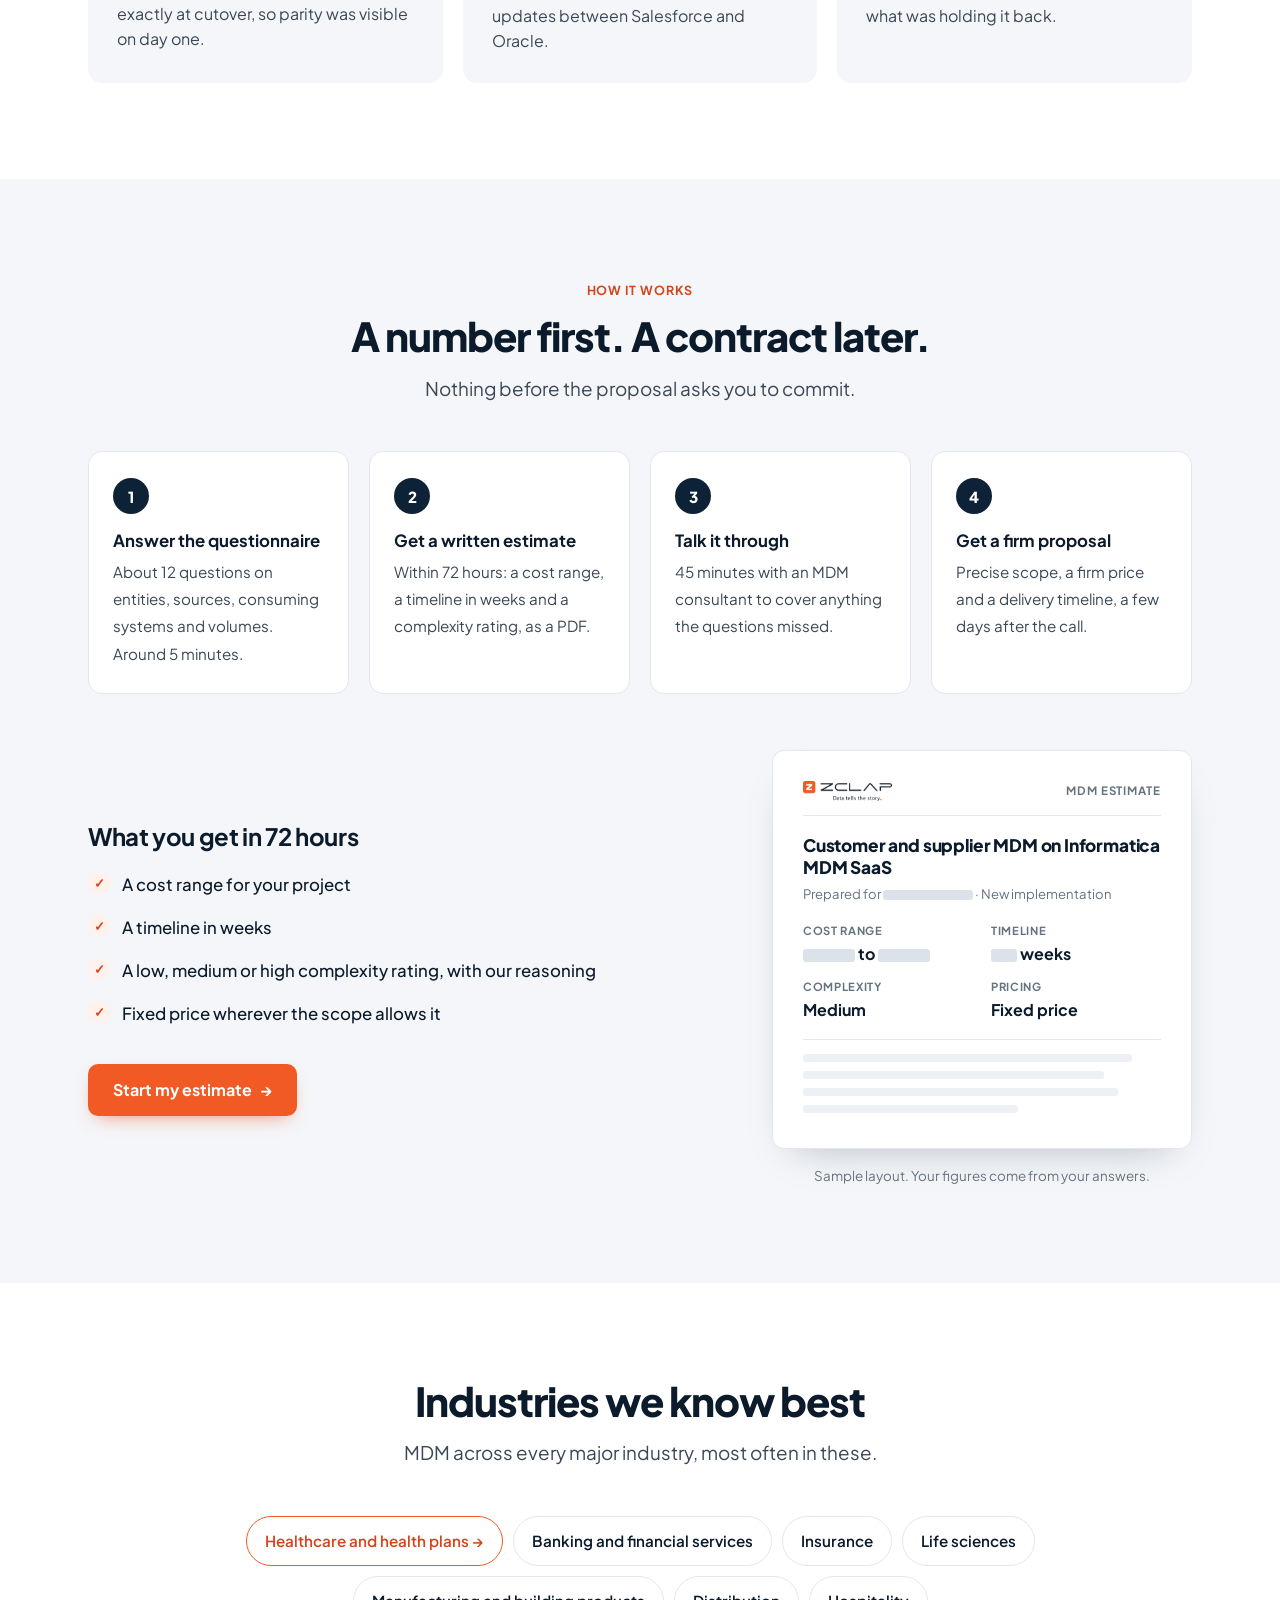
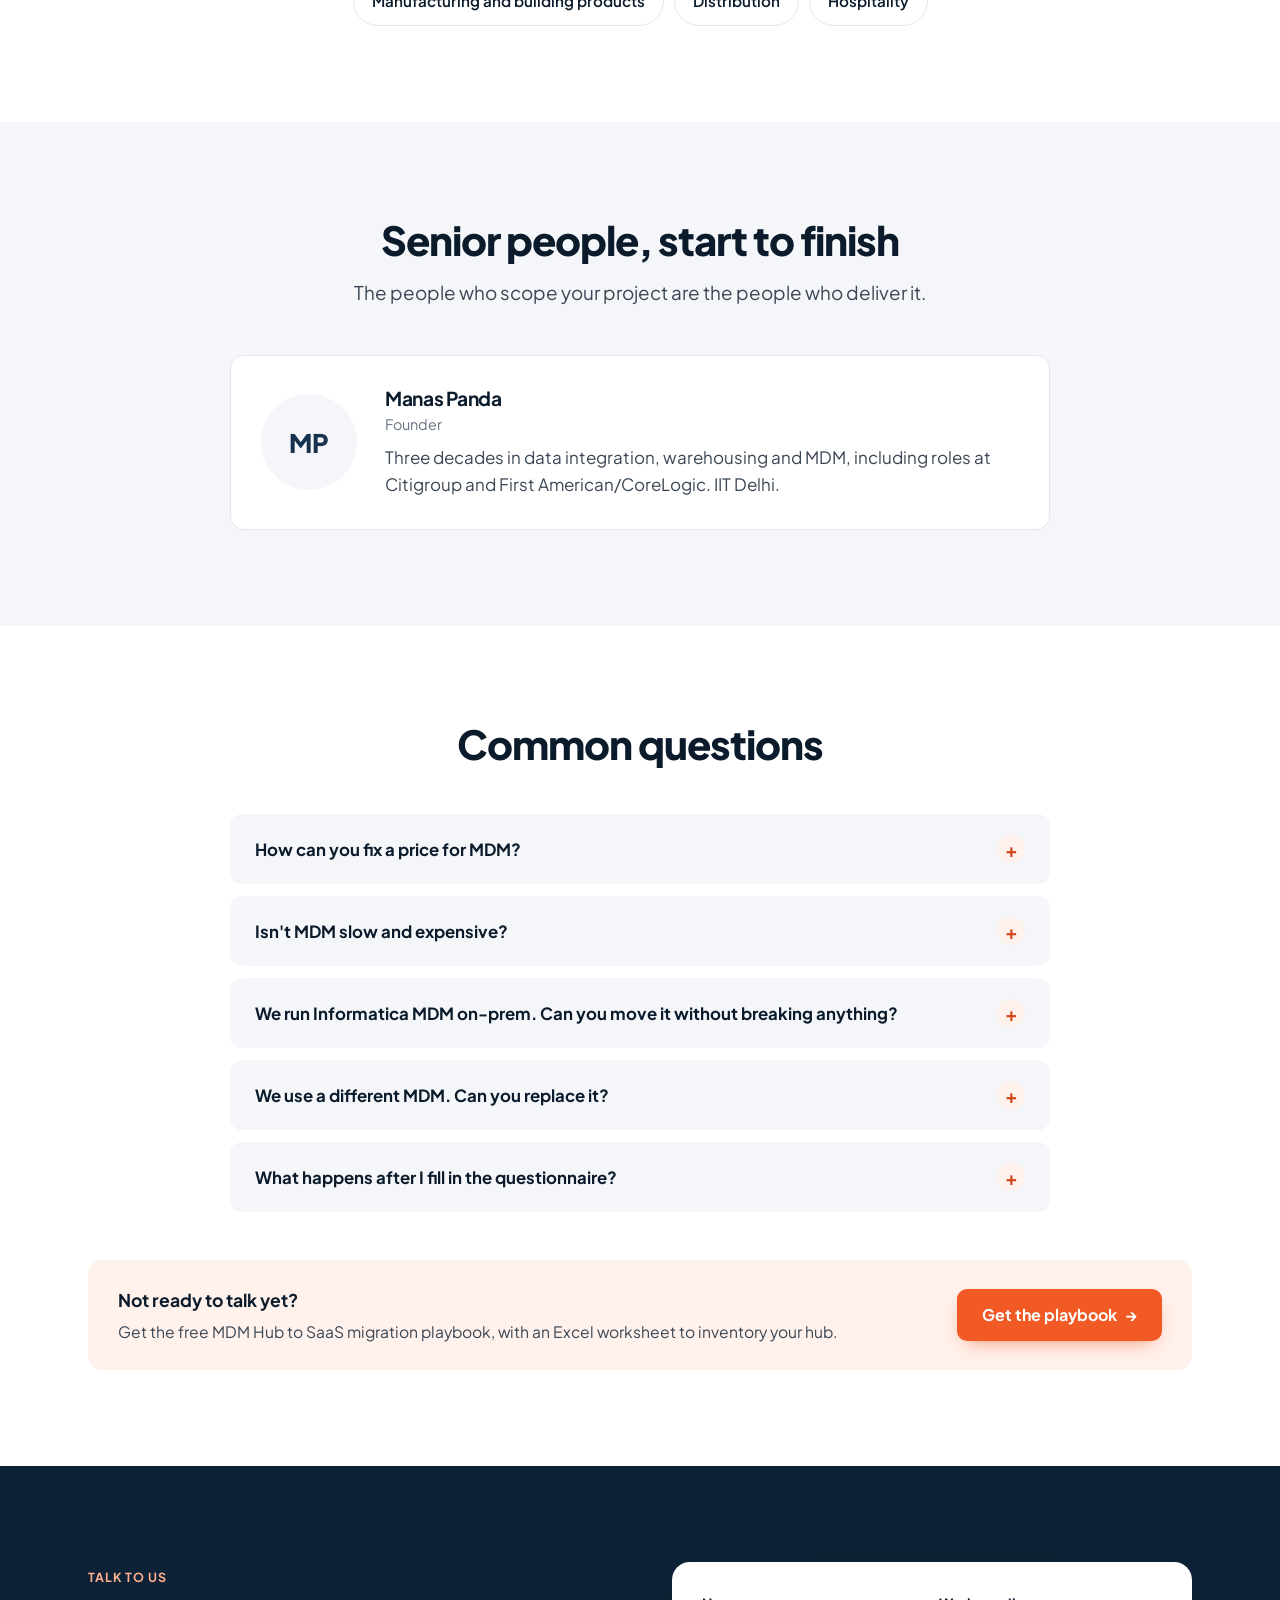
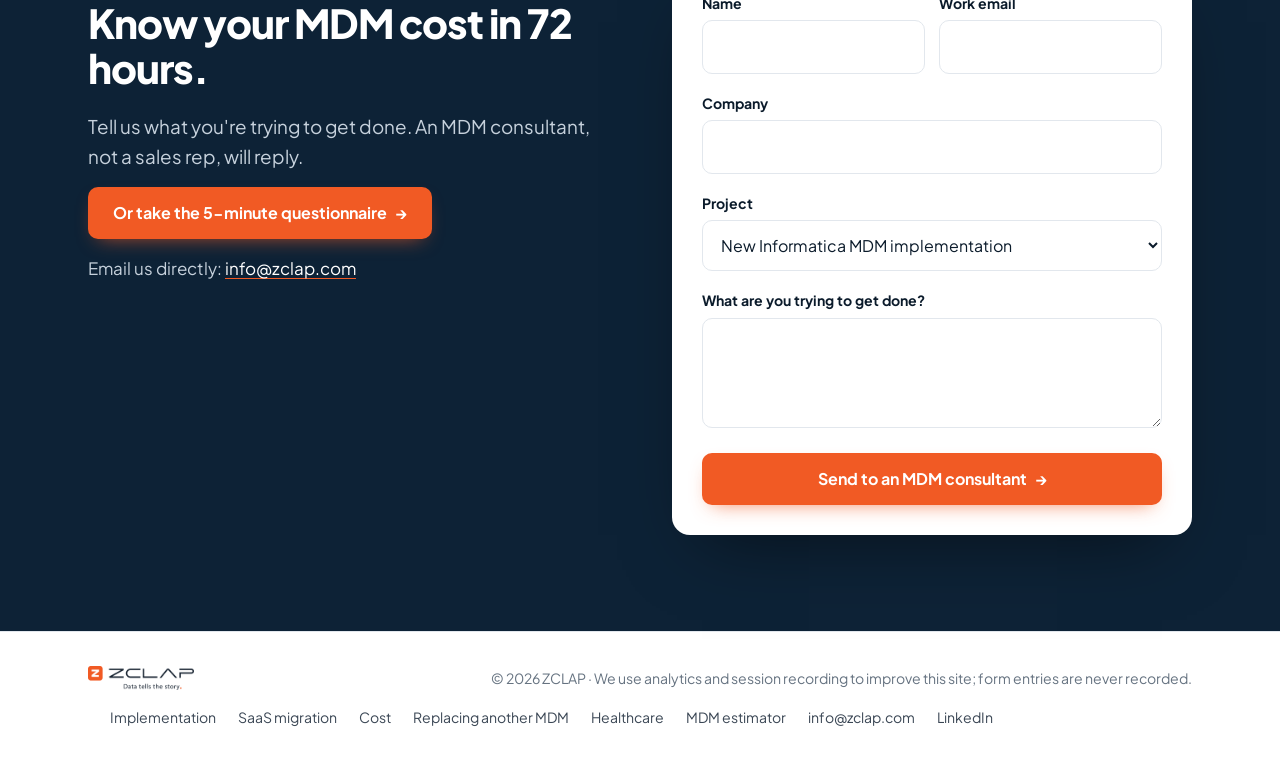
==== commit d823895f: "Redesign: Plus Jakarta Sans, navy hero, card layouts, shorter conversion copy; founder card replaces" ====
--- a/index.html
+++ b/index.html
@@ -16,7 +16,7 @@
 <meta name="twitter:card" content="summary_large_image">
 <link rel="preconnect" href="https://fonts.googleapis.com">
 <link rel="preconnect" href="https://fonts.gstatic.com" crossorigin>
-<link href="https://fonts.googleapis.com/css2?family=IBM+Plex+Sans:wght@400;500;600&family=Source+Serif+4:ital,opsz,wght@0,8..60,500;0,8..60,600;1,8..60,500&display=swap" rel="stylesheet">
+<link href="https://fonts.googleapis.com/css2?family=Plus+Jakarta+Sans:wght@400;500;600;700;800&display=swap" rel="stylesheet">
 <link rel="stylesheet" href="styles.css">
 <script type="application/ld+json">
 {"@context":"https://schema.org","@type":"ProfessionalService","name":"ZCLAP","url":"https://zclap.com/","email":"info@zclap.com","logo":"https://zclap.com/assets/logo-dark.png","description":"Informatica master data management consulting: implementations, modernizations, domain expansions, replacements and business integration.","sameAs":["https://www.linkedin.com/company/zclap-inc/"],"knowsAbout":["Informatica MDM","Informatica MDM SaaS","Master Data Management","Data Integration","Data Governance"]}
@@ -35,11 +35,11 @@
     <button class="menu" aria-label="Menu" aria-expanded="false" aria-controls="menu">☰</button>
     <nav id="menu">
       <a href="#services">Services</a>
-      <a href="#work">Work</a>
-      <a href="#pricing">Pricing</a>
+      <a href="#work">Results</a>
+      <a href="#pricing">How it works</a>
       <a href="mdm-saas-migration-playbook/">Free playbook</a>
-      <a href="#team">Team</a>
-      <a class="btn btn-primary" href="#start" data-track="nav_estimate">Get an estimate</a>
+      <a href="#faq">FAQ</a>
+      <a class="btn btn-primary" href="#start" data-track="nav_estimate">Get a free estimate</a>
     </nav>
   </div>
 </header>
@@ -49,12 +49,16 @@
   <div class="wrap">
     <div>
       <span class="kicker">Informatica MDM consultants</span>
-      <h1>Know what your MDM project will cost before you start.</h1>
-      <p class="big">We implement, modernize and expand Informatica MDM, and we price most projects up front. Tell us about yours and you'll have a cost range, a timeline and a complexity rating within 72 hours.</p>
+      <h1>Your Informatica MDM project, <em>priced before you sign.</em></h1>
+      <p class="big">New implementations, on-prem to SaaS moves and MDM replacements, delivered by a senior, certified team. Answer about 12 questions and get a written cost range and timeline within 72 hours.</p>
+      <div class="hero-cta">
+        <a class="btn btn-primary" href="#start" data-track="hero_estimate">Get my free estimate <span class="arrow">→</span></a>
+        <a class="btn btn-light" href="#contact" data-track="hero_talk">Talk to a consultant</a>
+      </div>
       <div class="hero-proof">
-        <div><b>150+</b>MDM projects delivered across our team</div>
-        <div><b>85%</b>of our consultants hold an Informatica certification</div>
-        <div><b>72 hrs</b>from your answers to a written estimate</div>
+        <div><b>150+</b>MDM projects delivered by our team</div>
+        <div><b>85%</b>of consultants Informatica-certified</div>
+        <div><b>72 hrs</b>to a written estimate</div>
       </div>
     </div>
 
@@ -63,9 +67,9 @@
       <h2>What kind of MDM project is it?</h2>
       <a class="choice" href="https://zclap.com/estimator/index.html" data-project="new"><span>New Informatica MDM implementation</span><span class="arrow">→</span></a>
       <a class="choice" href="https://zclap.com/estimator/index.html" data-project="modernize"><span>Moving an on-prem hub to MDM SaaS</span><span class="arrow">→</span></a>
-      <a class="choice" href="#contact" data-project="expand"><span>Adding a domain to a live hub<small>We'll scope this one on a short call</small></span><span class="arrow">→</span></a>
-      <a class="choice" href="#contact" data-project="replace"><span>Replacing another MDM<small>We'll scope this one on a short call</small></span><span class="arrow">→</span></a>
-      <p class="fine">Takes about five minutes. A person on our team reviews every answer. You're not signing up for anything.</p>
+      <a class="choice" href="#contact" data-project="expand"><span>Adding a domain to a live hub<small>Scoped on a short call</small></span><span class="arrow">→</span></a>
+      <a class="choice" href="#contact" data-project="replace"><span>Replacing another MDM<small>Scoped on a short call</small></span><span class="arrow">→</span></a>
+      <p class="fine">About 5 minutes. A person reviews every answer. No sign-up, no sales sequence.</p>
     </div>
   </div>
 </section>
@@ -84,153 +88,154 @@
   </div>
 </div>
 
-<div class="topics"><div class="wrap"><span>Free guide:</span> <a href="mdm-saas-migration-playbook/" data-track="home_playbook"><b>The Informatica MDM Hub to SaaS migration playbook</b>, with a hub inventory worksheet →</a></div></div>
-
 <section class="sec">
-  <div class="wrap split">
-    <div class="label"><h2>Why so many MDM programs disappoint</h2></div>
-    <div class="prose">
-      <p>Gartner estimates that three in four MDM programs miss their business objectives. In our experience the hub itself is rarely the problem. The trouble starts when a project is scoped around data, with no decision or process it is meant to improve, and the golden records end up sitting in a hub nobody downstream uses.</p>
-      <p>So we start every engagement from a business outcome: a sales team that sees one customer instead of three, a claims process that stops paying duplicate providers, a supplier list procurement can trust. We scope the smallest piece of MDM that delivers it, build that, and then expand.</p>
-      <figure class="fig"><img src="assets/fig-golden-record.svg" alt="Three records for the same customer from CRM, ERP and billing are matched and merged into one golden record" width="860" height="330" loading="lazy"><figcaption>What MDM does: one trusted record per customer, built from every system that holds a copy.</figcaption></figure>
-      <p>Working that way keeps the inputs small and known, which is why we can usually give you a fixed price and a timeline before any open-ended discovery.</p>
-      <p class="pull">"Most Informatica MDM work can be priced up front. When yours can't, we'll tell you why, instead of hiding behind time and materials."</p>
-      <p>Planning a budget? See <a href="informatica-mdm-cost/">what drives Informatica MDM cost</a>.</p>
-      <p class="src">Source for the 75% figure: Gartner, as cited on our estimator page.</p>
-    </div>
+  <div class="wrap">
+    <div class="head center">
+      <h2>Sound familiar?</h2>
+      <p class="big">Gartner estimates three in four MDM programs miss their business objectives. These are the reasons we hear most.</p>
+    </div>
+    <div class="grid g3">
+      <div class="card"><div class="icon">$</div><h3>Every quote says "it depends."</h3><p>Open-ended time and materials makes MDM impossible to budget. You get a cost range in writing before you commit to anything.</p></div>
+      <div class="card"><div class="icon">⇪</div><h3>The hub is still on-prem.</h3><p>Moving to MDM SaaS feels risky when golden records run the business. We plan for your existing records and prove parity before cutover.</p></div>
+      <div class="card"><div class="icon">◎</div><h3>Nobody uses the golden records.</h3><p>Projects scoped around data, with no decision to improve, end up unused. We scope around one business outcome, deliver it, then expand.</p></div>
+    </div>
+    <p class="src center" style="margin-top:22px">Gartner figure as cited on our <a href="https://zclap.com/estimator/">estimator page</a>.</p>
   </div>
 </section>
 
 <section class="sec tint" id="services">
   <div class="wrap">
-    <div class="split" style="margin-bottom:34px">
-      <div class="label"><h2>What we do</h2></div>
-      <p class="big" style="margin:0">Everything here is Informatica MDM work, plus the data integration and quality around it. Two kinds of project can be priced straight from the questionnaire. For the others we'll ask for a short call first.</p>
-    </div>
-    <div class="svc">
-      <div class="svc-row"><h3><a href="informatica-mdm-implementation/">New implementations</a></h3><p>Standing up Informatica MDM on SaaS or hybrid, with the entities, hierarchies, data quality and integrations the business needs.</p><div class="how">Estimate in 72 hours<br><a href="#start" data-track="svc_new">Start the questionnaire →</a></div></div>
-      <div class="svc-row"><h3><a href="informatica-mdm-saas-migration/">On-prem to SaaS modernization</a></h3><p>Moving an aging MDM hub to Informatica MDM SaaS. We plan for your legacy golden records and prove parity before the cutover.</p><div class="how">Estimate in 72 hours<br><a href="#start" data-track="svc_modernize">Start the questionnaire →</a></div></div>
-      <div class="svc-row"><h3>Domain expansions</h3><p>Adding product, supplier or location data to a hub that's already live. It's some of the best-paying MDM work because the platform is already there.</p><div class="how">Scoped on a call<br><a href="#contact">Talk to us →</a></div></div>
-      <div class="svc-row"><h3><a href="informatica-mdm-replacement/">Replacing another MDM</a></h3><p>Moving off a non-Informatica or homegrown MDM, often against a renewal date.</p><div class="how">Scoped on a call<br><a href="#contact">Talk to us →</a></div></div>
-      <div class="svc-row"><h3>Getting MDM into daily work</h3><p>Pushing golden records into Salesforce, SAP, Workday and Oracle, in batch or real time, so people use them where they make decisions.</p><div class="how">Scoped on a call<br><a href="#contact">Talk to us →</a></div></div>
-      <div class="svc-row"><h3>Analytics and AI on top</h3><p>Warehousing, reporting and machine learning built on master data you can finally trust.</p><div class="how">Scoped on a call<br><a href="#contact">Talk to us →</a></div></div>
+    <div class="head">
+      <span class="kicker">Services</span>
+      <h2>Everything Informatica MDM</h2>
+      <p class="big">Plus the integration and data quality around it. Two project types get priced straight from the questionnaire.</p>
+    </div>
+    <div class="grid g3">
+      <a class="card" href="informatica-mdm-implementation/"><span class="tag hot">Estimate in 72 hrs</span><h3>New implementations</h3><p>Informatica MDM on SaaS or hybrid, with the entities, hierarchies, data quality and integrations your business needs.</p><span class="more">Learn more →</span></a>
+      <a class="card" href="informatica-mdm-saas-migration/"><span class="tag hot">Estimate in 72 hrs</span><h3>On-prem to SaaS migration</h3><p>Move an aging hub to Informatica MDM SaaS without losing the golden records the business relies on.</p><span class="more">Learn more →</span></a>
+      <a class="card" href="informatica-mdm-replacement/"><span class="tag">Scoped on a call</span><h3>Replacing another MDM</h3><p>Off a non-Informatica or homegrown MDM, often against a renewal date.</p><span class="more">Learn more →</span></a>
+      <a class="card" href="#contact" data-project="expand"><span class="tag">Scoped on a call</span><h3>Domain expansions</h3><p>Add product, supplier or location data to a hub that's already live, on the platform you already pay for.</p><span class="more">Talk to us →</span></a>
+      <a class="card" href="#contact" data-project="integrate"><span class="tag">Scoped on a call</span><h3>MDM in daily work</h3><p>Golden records pushed into Salesforce, SAP, Workday and Oracle, in batch or real time, where people make decisions.</p><span class="more">Talk to us →</span></a>
+      <a class="card" href="#contact" data-project="other"><span class="tag">Scoped on a call</span><h3>Analytics and AI on top</h3><p>Warehousing, reporting and machine learning built on master data you can trust.</p><span class="more">Talk to us →</span></a>
     </div>
   </div>
 </section>
 
 <section class="sec" id="work">
   <div class="wrap">
-    <div class="split" style="margin-bottom:34px">
-      <div class="label"><h2>Recent work</h2></div>
-      <p class="big" style="margin:0">Three recent Informatica MDM engagements. We don't name these clients.</p>
-    </div>
-    <div class="case">
-      <div class="fig">Before the renewal date<small>Off the old MDM in time</small></div>
-      <div><div class="who">National health insurer</div><h3>Two-domain move off a non-Informatica cloud MDM</h3><p>We seeded golden records so they matched exactly at cutover. Parity was something the team could see on day one, and the insurer left its incumbent vendor ahead of a hard renewal deadline.</p></div>
-    </div>
-    <div class="case">
-      <div class="fig">300K+<small>Customer records cleansed</small></div>
-      <div><div class="who">Global B2B distributor</div><h3>New build on Informatica MDM SaaS</h3><p>A four-level customer hierarchy that the distributor owns, with real-time updates flowing between Salesforce and Oracle.</p></div>
-    </div>
-    <div class="case">
-      <div class="fig">15K → 500K+<small>Suppliers the hub is ready for</small></div>
-      <div><div class="who">Global hospitality operator</div><h3>Supplier 360 health check and fixes</h3><p>An independent review found the architecture mostly sound. We fixed the few things holding it back so the hub could grow from 15,000 suppliers toward 500,000.</p></div>
+    <div class="head">
+      <span class="kicker">Results</span>
+      <h2>Recent Informatica MDM work</h2>
+      <p class="big">Three recent engagements. We don't name these clients.</p>
+    </div>
+    <div class="grid g3">
+      <div class="card result"><div class="num">On time</div><div class="unit">Off the old MDM before a hard renewal deadline</div><p class="who">National health insurer</p><h3>Two-domain move off a non-Informatica cloud MDM</h3><p>Golden records seeded to match exactly at cutover, so parity was visible on day one.</p></div>
+      <div class="card result"><div class="num">300K+</div><div class="unit">Customer records cleansed</div><p class="who">Global B2B distributor</p><h3>New build on Informatica MDM SaaS</h3><p>A four-level customer hierarchy the distributor owns, with real-time updates between Salesforce and Oracle.</p></div>
+      <div class="card result"><div class="num">15K → 500K</div><div class="unit">Suppliers the hub is now ready for</div><p class="who">Global hospitality operator</p><h3>Supplier 360 health check and fixes</h3><p>An independent review found the architecture mostly sound. We fixed what was holding it back.</p></div>
     </div>
   </div>
 </section>
 
 <section class="sec tint" id="pricing">
-  <div class="wrap price">
-    <div>
-      <h2>How pricing works</h2>
-      <p class="big">You get a number first and a contract later. Nothing in between asks you to commit.</p>
-      <ol class="steps">
-        <li><b>Answer the questionnaire</b>About a dozen questions on entities, sources, systems that consume the data, volumes and the outcome you want. Around five minutes.</li>
-        <li><b>Get a written estimate within 72 hours</b>A cost range, a timeline in weeks, and a low, medium or high complexity rating with our reasoning, as a PDF.</li>
-        <li><b>Talk it through in 45 minutes</b>We go over the estimate with you and pick up anything the questions missed.</li>
-        <li><b>Receive a formal proposal</b>Precise scope, a firm price and a delivery timeline, a few days after the call.</li>
-      </ol>
-      <p style="margin-top:34px"><a class="btn btn-primary" href="#start" data-track="pricing_cta">Start my estimate <span class="arrow">→</span></a></p>
-    </div>
-    <figure style="margin:0">
-      <div class="doc" aria-label="Illustration of an estimate document">
-        <div class="hd"><img src="assets/logo-dark.png" alt=""><span>MDM ESTIMATE</span></div>
-        <h4>Customer and supplier MDM on Informatica MDM SaaS</h4>
-        <div class="sub">Prepared for <span class="bar" style="width:90px"></span> · New implementation</div>
-        <dl>
-          <div><dt>Cost range</dt><dd><span class="bar" style="width:52px"></span> to <span class="bar" style="width:52px"></span></dd></div>
-          <div><dt>Timeline</dt><dd><span class="bar" style="width:26px"></span> weeks</dd></div>
-          <div><dt>Complexity</dt><dd>Medium</dd></div>
-          <div><dt>Pricing</dt><dd>Fixed price</dd></div>
-        </dl>
-        <div class="lines"><div style="width:92%"></div><div style="width:84%"></div><div style="width:88%"></div><div style="width:60%"></div></div>
-      </div>
-      <figcaption class="doc-cap">What the estimate looks like. The figures come from your answers.</figcaption>
-    </figure>
+  <div class="wrap">
+    <div class="head center">
+      <span class="kicker">How it works</span>
+      <h2>A number first. A contract later.</h2>
+      <p class="big">Nothing before the proposal asks you to commit.</p>
+    </div>
+    <ol class="flow">
+      <li><b>Answer the questionnaire</b><span>About 12 questions on entities, sources, consuming systems and volumes. Around 5 minutes.</span></li>
+      <li><b>Get a written estimate</b><span>Within 72 hours: a cost range, a timeline in weeks and a complexity rating, as a PDF.</span></li>
+      <li><b>Talk it through</b><span>45 minutes with an MDM consultant to cover anything the questions missed.</span></li>
+      <li><b>Get a firm proposal</b><span>Precise scope, a firm price and a delivery timeline, a few days after the call.</span></li>
+    </ol>
+    <div class="price-row">
+      <div>
+        <h3 style="font-size:1.5rem">What you get in 72 hours</h3>
+        <ul class="checks">
+          <li>A cost range for your project</li>
+          <li>A timeline in weeks</li>
+          <li>A low, medium or high complexity rating, with our reasoning</li>
+          <li>Fixed price wherever the scope allows it</li>
+        </ul>
+        <a class="btn btn-primary" href="#start" data-track="pricing_cta">Start my estimate <span class="arrow">→</span></a>
+      </div>
+      <figure style="margin:0">
+        <div class="doc" aria-label="Illustration of an estimate document">
+          <div class="hd"><img src="assets/logo-dark.png" alt=""><span>MDM ESTIMATE</span></div>
+          <h4>Customer and supplier MDM on Informatica MDM SaaS</h4>
+          <div class="sub">Prepared for <span class="bar" style="width:90px"></span> · New implementation</div>
+          <dl>
+            <div><dt>Cost range</dt><dd><span class="bar" style="width:52px"></span> to <span class="bar" style="width:52px"></span></dd></div>
+            <div><dt>Timeline</dt><dd><span class="bar" style="width:26px"></span> weeks</dd></div>
+            <div><dt>Complexity</dt><dd>Medium</dd></div>
+            <div><dt>Pricing</dt><dd>Fixed price</dd></div>
+          </dl>
+          <div class="lines"><div style="width:92%"></div><div style="width:84%"></div><div style="width:88%"></div><div style="width:60%"></div></div>
+        </div>
+        <figcaption class="doc-cap">Sample layout. Your figures come from your answers.</figcaption>
+      </figure>
+    </div>
   </div>
 </section>
 
 <section class="sec" id="industries">
-  <div class="wrap split">
-    <div class="label"><h2>Industries</h2><p class="mute">We've delivered MDM across every major industry. These are the ones we work in most.</p></div>
-    <div class="inds">
-      <a class="ind" href="healthcare/"><b>Healthcare and health plans</b>Member and provider data across claims, enrollment and care management.</a>
-      <div class="ind"><b>Banking and financial services</b>One view of each customer and counterparty, for exposure and regulatory reporting.</div>
-      <div class="ind"><b>Insurance</b>Policyholder and agent records shared by policy, claims and billing.</div>
-      <div class="ind"><b>Life sciences</b>HCP and customer data across commercial systems, and a clean product master.</div>
-      <div class="ind"><b>Manufacturing and building products</b>Product and supplier masters across ERP instances and plants.</div>
-      <div class="ind"><b>Distribution</b>Customer hierarchies synced to Salesforce and the ERP in real time.</div>
+  <div class="wrap">
+    <div class="head center">
+      <h2>Industries we know best</h2>
+      <p class="big">MDM across every major industry, most often in these.</p>
+    </div>
+    <div class="chips">
+      <a href="healthcare/">Healthcare and health plans →</a>
+      <span>Banking and financial services</span>
+      <span>Insurance</span>
+      <span>Life sciences</span>
+      <span>Manufacturing and building products</span>
+      <span>Distribution</span>
+      <span>Hospitality</span>
     </div>
   </div>
 </section>
 
 <section class="sec tint" id="team">
   <div class="wrap">
-    <div class="split" style="margin-bottom:40px">
-      <div class="label"><h2>Who does the work</h2></div>
-      <p class="big" style="margin:0">A senior Informatica team. The people who scope your project are the people who deliver it.</p>
-    </div>
-    <div class="team">
-      <!-- TODO: real photos, titles and bios from Manas -->
-      <div class="person"><div class="ph">Photo</div><h3>Manas Panda</h3><div class="role">Founder</div><p>Data integration, warehousing and MDM for three decades, including roles at Citigroup and First American/CoreLogic. IIT Delhi.</p></div>
-      <div class="person"><div class="ph">Photo</div><h3>Name</h3><div class="role">Title · Informatica certifications</div><p>One or two lines on what they've delivered.</p></div>
-      <div class="person"><div class="ph">Photo</div><h3>Name</h3><div class="role">Title · Informatica certifications</div><p>One or two lines on what they've delivered.</p></div>
+    <div class="head center">
+      <h2>Senior people, start to finish</h2>
+      <p class="big">The people who scope your project are the people who deliver it.</p>
+    </div>
+    <!-- TODO: confirm the bio with Manas, add a photo, and add team cards (.team > .person) once there are real names, photos and bios. -->
+    <div class="founder">
+      <div class="ph" aria-hidden="true">MP</div>
+      <div><h3>Manas Panda</h3><div class="role">Founder</div><p>Three decades in data integration, warehousing and MDM, including roles at Citigroup and First American/CoreLogic. IIT Delhi.</p></div>
     </div>
   </div>
 </section>
 
 <section class="sec" id="faq">
-  <div class="wrap split">
-    <div class="label"><h2>Common questions</h2></div>
-    <div>
+  <div class="wrap">
+    <div class="head center"><h2>Common questions</h2></div>
+    <div class="faq">
       <details><summary>How can you fix a price for MDM?</summary><p>We scope around one or two specific use cases, so the project comes down to a short list of known inputs: entities, sources, consuming systems, hierarchies and volumes. If yours needs discovery first, or has a technical risk unique to your environment, we'll say so and shape the work around it.</p></details>
       <details><summary>Isn't MDM slow and expensive?</summary><p>It used to be, mostly because of on-prem servers and multi-year builds. Informatica MDM SaaS takes most of that away. The quickest way to find out what yours would take is the questionnaire.</p></details>
       <details><summary>We run Informatica MDM on-prem. Can you move it without breaking anything?</summary><p>Yes. We plan for your existing golden records and prove parity before cutover, so what the hub delivers today keeps working.</p></details>
       <details><summary>We use a different MDM. Can you replace it?</summary><p>Yes. Replacements have more moving parts, so we scope them on a call. A national health insurer we worked with left its previous MDM ahead of a hard renewal deadline.</p></details>
       <details><summary>What happens after I fill in the questionnaire?</summary><p>Someone on our team reads it. Within 72 hours you get a PDF with a cost range, a timeline and a complexity rating. If it looks right, we book a 45-minute call; if not, that's the end of it.</p></details>
     </div>
-  </div>
-</section>
-
-<section class="sec offer">
-  <div class="wrap offer-grid">
-    <a href="mdm-saas-migration-playbook/" class="offer-img" aria-hidden="true" tabindex="-1"><img src="assets/fig-worksheet.png" alt="" width="560" height="280" loading="lazy"></a>
+    <div class="strip" style="margin-top:48px">
+      <div><b>Not ready to talk yet?</b><p>Get the free MDM Hub to SaaS migration playbook, with an Excel worksheet to inventory your hub.</p></div>
+      <a class="btn btn-primary" href="mdm-saas-migration-playbook/#get" data-track="home_offer">Get the playbook <span class="arrow">→</span></a>
+    </div>
+  </div>
+</section>
+
+<section class="sec dark contact" id="contact">
+  <div class="wrap">
     <div>
-      <span class="kicker">Not ready to talk yet?</span>
-      <h2>Get the free MDM Hub to SaaS migration playbook</h2>
-      <p class="big">Step-by-step guidance, Informatica's component-by-component mapping, data checks and an Excel worksheet to inventory your hub. Built for MDM leads and architects planning a move.</p>
-      <p><a class="btn btn-primary" href="mdm-saas-migration-playbook/#get" data-track="home_offer">Get the playbook <span class="arrow">→</span></a></p>
-    </div>
-  </div>
-</section>
-
-<section class="sec tint contact" id="contact">
-  <div class="wrap">
-    <div>
-      <h2>Tell us about your project</h2>
-      <p class="big">For expansions, replacements and integrations, or anything you'd rather talk through first. An MDM consultant will reply.</p>
-      <p>Or use the <a href="#start">5-minute questionnaire</a> for a written estimate.</p>
-      <p class="mute">Email us directly at <a href="mailto:info@zclap.com">info@zclap.com</a></p>
+      <span class="kicker" style="color:#FFB08F">Talk to us</span>
+      <h2>Know your MDM cost in 72 hours.</h2>
+      <p class="big">Tell us what you're trying to get done. An MDM consultant, not a sales rep, will reply.</p>
+      <p><a class="btn btn-primary" href="#start" data-track="contact_estimate">Or take the 5-minute questionnaire <span class="arrow">→</span></a></p>
+      <p class="mute" style="color:var(--on-dark)">Email us directly: <a href="mailto:info@zclap.com">info@zclap.com</a></p>
     </div>
     <form data-clarity-mask="true" id="contact-form" data-web3 action="https://api.web3forms.com/submit" method="POST">
       <div class="ok"><h3>Thanks, it's with our team.</h3><p>An MDM consultant will be in touch shortly.</p></div>
--- a/styles.css
+++ b/styles.css
@@ -1,237 +1,295 @@
-/* ZCLAP site. Editorial, light, one accent color. Shared by every page. */
+/* ZCLAP site. Clean B2B: white, navy hero, one orange accent, one sans font. Shared by every page. */
 :root{
-  --paper:#FBF9F5; --paper2:#F3EFE7; --ink:#14202E; --body:#36404c; --mute:#69717c;
-  --navy:#17324D; --orange:#E4622A; --orange-d:#C24E1C; --rule:#E2DCD1;
-  --serif:"Source Serif 4",Georgia,"Times New Roman",serif;
-  --sans:"IBM Plex Sans",-apple-system,BlinkMacSystemFont,"Segoe UI",Roboto,sans-serif;
-  --w:1180px;
+  --bg:#fff; --soft:#F4F6F9; --ink:#0B1B2B; --body:#3B4755; --mute:#667381; --line:#E2E7ED;
+  --navy:#0D2236; --navy2:#16324E; --on-dark:#C6D1DC;
+  --orange:#F15A24; --orange-d:#D2461A; --orange-soft:#FFF1EB;
+  --font:"Plus Jakarta Sans",-apple-system,BlinkMacSystemFont,"Segoe UI",Roboto,sans-serif;
+  --w:1160px; --r:14px;
 }
 *{box-sizing:border-box}
-html{scroll-behavior:smooth;scroll-padding-top:84px}
-body{margin:0;background:var(--paper);color:var(--body);font:400 1.0625rem/1.65 var(--sans);-webkit-font-smoothing:antialiased}
-h1,h2,h3{font-family:var(--serif);color:var(--ink);font-weight:600;margin:0 0 .45em;letter-spacing:-.01em}
-h1{font-size:clamp(2.3rem,5.2vw,4rem);line-height:1.06;letter-spacing:-.02em}
-h2{font-size:clamp(1.75rem,3.4vw,2.6rem);line-height:1.12}
-h3{font-size:1.3rem;line-height:1.25}
-p{margin:0 0 1.05rem}
+html{scroll-behavior:smooth;scroll-padding-top:80px}
+body{margin:0;background:var(--bg);color:var(--body);font:400 1.0625rem/1.6 var(--font);-webkit-font-smoothing:antialiased}
+h1,h2,h3,h4{font-family:var(--font);color:var(--ink);font-weight:800;margin:0 0 .5em;letter-spacing:-.025em}
+h1{font-size:clamp(2.3rem,5vw,3.75rem);line-height:1.05;letter-spacing:-.035em}
+h2{font-size:clamp(1.75rem,3.3vw,2.5rem);line-height:1.12}
+h3{font-size:1.2rem;line-height:1.3;font-weight:700;letter-spacing:-.015em}
+p{margin:0 0 1rem}
 a{color:var(--ink);text-decoration-color:var(--orange);text-underline-offset:3px}
 a:hover{color:var(--orange-d)}
 img{max-width:100%;display:block}
 .wrap{max-width:var(--w);margin:0 auto;padding:0 28px}
-.rule{border:0;border-top:1px solid var(--rule);margin:0}
-.kicker{font:600 .82rem/1 var(--sans);color:var(--mute);letter-spacing:.02em;margin-bottom:18px;display:block}
-.big{font-size:1.2rem;line-height:1.6;color:var(--body);max-width:640px}
+.kicker{display:inline-block;font:700 .78rem/1 var(--font);letter-spacing:.08em;text-transform:uppercase;color:var(--orange-d);margin-bottom:18px}
+.big{font-size:1.18rem;line-height:1.6;color:var(--body);max-width:640px}
 .mute{color:var(--mute)}
-.btn{display:inline-flex;align-items:center;gap:.5em;font:600 1rem/1 var(--sans);padding:16px 22px;border-radius:6px;text-decoration:none;cursor:pointer;border:1px solid transparent}
-.btn-primary{background:var(--orange);color:#fff}
-.btn-primary:hover{background:var(--orange-d);color:#fff}
-.btn-quiet{border-color:var(--ink);color:var(--ink);background:transparent}
-.btn-quiet:hover{background:var(--ink);color:#fff}
+.center{text-align:center}.center .big{margin-left:auto;margin-right:auto}
+.btn{display:inline-flex;align-items:center;gap:.5em;font:700 1rem/1 var(--font);padding:17px 24px;border-radius:10px;text-decoration:none;cursor:pointer;border:1.5px solid transparent;transition:background .15s,transform .15s,box-shadow .15s}
+.btn-primary{background:var(--orange);color:#fff;box-shadow:0 8px 20px -10px rgba(241,90,36,.8)}
+.btn-primary:hover{background:var(--orange-d);color:#fff;transform:translateY(-1px)}
+.btn-quiet{border-color:currentColor;color:var(--ink);background:transparent}
+.btn-quiet:hover{background:var(--ink);border-color:var(--ink);color:#fff}
+.btn-light{border-color:rgba(255,255,255,.35);color:#fff;background:transparent}
+.btn-light:hover{border-color:#fff;color:#fff;background:rgba(255,255,255,.08)}
 .arrow{transition:transform .15s}
 a:hover .arrow,button:hover .arrow{transform:translateX(3px)}
 
 /* header */
-.top{position:sticky;top:0;z-index:40;background:rgba(251,249,245,.94);backdrop-filter:saturate(1.4) blur(8px);border-bottom:1px solid var(--rule)}
-.top .wrap{display:flex;align-items:center;justify-content:space-between;height:72px;gap:24px}
-.top img{height:32px;width:auto}
-.top nav{display:flex;align-items:center;gap:28px}
-.top nav a{font-size:.95rem;text-decoration:none;color:var(--body)}
+.top{position:sticky;top:0;z-index:40;background:rgba(255,255,255,.96);backdrop-filter:saturate(1.4) blur(8px);border-bottom:1px solid var(--line)}
+.top .wrap{display:flex;align-items:center;justify-content:space-between;height:70px;gap:24px}
+.top img{height:30px;width:auto}
+.top nav{display:flex;align-items:center;gap:30px}
+.top nav a{font-size:.95rem;font-weight:600;text-decoration:none;color:var(--body)}
 .top nav a:hover{color:var(--ink)}
-.top nav .btn{padding:11px 16px;font-size:.92rem;color:#fff}
+.top nav .btn{padding:12px 18px;font-size:.92rem;color:#fff}
 .menu{display:none;background:none;border:0;font-size:1.5rem;color:var(--ink);cursor:pointer}
 
-/* hero */
-.hero{padding:80px 0 72px}
-.hero .wrap{display:grid;grid-template-columns:1.25fr .95fr;gap:64px;align-items:start}
-.hero h1{margin-bottom:24px}
-.hero-proof{display:flex;gap:28px;margin-top:34px;padding-top:24px;border-top:1px solid var(--rule);flex-wrap:wrap}
-.hero-proof div{font-size:.92rem;color:var(--mute);max-width:170px;line-height:1.4}
-.hero-proof b{display:block;font:600 1.6rem/1.1 var(--serif);color:var(--ink);margin-bottom:4px}
+/* hero: dark band on every page */
+.hero{padding:84px 0 88px;background:radial-gradient(1200px 500px at 85% -10%,#1f4669 0%,transparent 60%),var(--navy);color:var(--on-dark)}
+.hero .wrap{display:grid;grid-template-columns:1.2fr .9fr;gap:64px;align-items:center}
+.hero h1{color:#fff;margin-bottom:22px}
+.hero h1 em{font-style:normal;color:var(--orange)}
+.hero .big{color:var(--on-dark)}
+.hero .kicker{color:#FFB08F}
+.hero a:not(.btn):not(.choice){color:#fff}
+.hero-cta{display:flex;flex-wrap:wrap;gap:12px;align-items:center;margin-top:30px}
+.hero-proof{display:grid;grid-template-columns:repeat(3,auto);justify-content:start;gap:36px;margin-top:40px;padding-top:28px;border-top:1px solid rgba(255,255,255,.14)}
+.hero-proof div{font-size:.9rem;color:var(--on-dark);max-width:170px;line-height:1.4}
+.hero-proof b{display:block;font:800 2rem/1 var(--font);color:#fff;letter-spacing:-.03em;margin-bottom:6px}
+.crumbs{font-size:.85rem;color:var(--on-dark);margin-bottom:16px}
+.crumbs a{color:var(--on-dark)!important}
 
 /* the estimator starter */
-.starter{background:#fff;border:1px solid var(--rule);border-radius:10px;padding:28px;box-shadow:0 1px 0 var(--rule),0 18px 40px -28px rgba(20,32,46,.35)}
-.starter .step{font-size:.82rem;color:var(--mute);margin-bottom:10px;display:flex;justify-content:space-between}
-.starter h2{font-size:1.45rem;margin-bottom:18px}
-.choice{display:flex;justify-content:space-between;align-items:center;width:100%;text-align:left;padding:15px 16px;margin-bottom:10px;border:1px solid var(--rule);border-radius:7px;background:var(--paper);font:500 1rem/1.3 var(--sans);color:var(--ink);text-decoration:none;cursor:pointer}
-.choice:hover{border-color:var(--ink);background:#fff;color:var(--ink)}
-.choice small{display:block;font-weight:400;color:var(--mute);font-size:.84rem;margin-top:3px}
+.starter{background:#fff;border-radius:18px;padding:30px;box-shadow:0 30px 70px -30px rgba(0,0,0,.55);color:var(--body)}
+.starter .step{font-size:.8rem;font-weight:600;color:var(--mute);margin-bottom:10px;display:flex;justify-content:space-between}
+.starter .step span:first-child{color:var(--orange-d);text-transform:uppercase;letter-spacing:.08em}
+.starter h2{font-size:1.4rem;margin-bottom:18px}
+.choice{display:flex;justify-content:space-between;align-items:center;width:100%;text-align:left;padding:16px 18px;margin-bottom:10px;border:1.5px solid var(--line);border-radius:10px;background:#fff;font:600 1rem/1.3 var(--font);color:var(--ink);text-decoration:none;cursor:pointer;transition:border-color .15s,background .15s}
+.choice:hover{border-color:var(--orange);background:var(--orange-soft);color:var(--ink)}
+.choice .arrow{color:var(--orange)}
+.choice small{display:block;font-weight:500;color:var(--mute);font-size:.82rem;margin-top:3px}
 .starter .fine{font-size:.85rem;color:var(--mute);margin:14px 0 0}
 
 /* clients */
-.clients{padding:30px 0 34px;border-top:1px solid var(--rule);border-bottom:1px solid var(--rule)}
+.clients{padding:34px 0;border-bottom:1px solid var(--line)}
 .clients .wrap{display:flex;align-items:center;gap:40px;flex-wrap:wrap}
-.clients span{font-size:.85rem;color:var(--mute);flex:0 0 auto}
+.clients span{font-size:.78rem;font-weight:700;letter-spacing:.08em;text-transform:uppercase;color:var(--mute);flex:0 0 auto}
 .clients .row{display:flex;align-items:center;justify-content:space-between;gap:28px 44px;flex:1;flex-wrap:wrap}
-.clients img{max-height:40px;max-width:118px;width:auto;height:auto;filter:grayscale(1) contrast(1.1);opacity:.7;mix-blend-mode:multiply}
-
-/* editorial two-column sections */
+.clients img{max-height:44px;max-width:130px;width:auto;height:auto;filter:grayscale(1);opacity:.65;transition:opacity .2s,filter .2s}
+.clients img:hover{filter:none;opacity:1}
+
+/* sections */
 .sec{padding:96px 0}
-.sec.tint{background:var(--paper2)}
+.sec.tint{background:var(--soft)}
+.sec.dark{background:var(--navy);color:var(--on-dark)}
+.sec.dark h2,.sec.dark h3{color:#fff}
+.sec.dark .big{color:var(--on-dark)}
+.head{max-width:720px;margin:0 0 48px}
+.head.center{margin-left:auto;margin-right:auto}
+.head h2{margin-bottom:14px}
 .split{display:grid;grid-template-columns:300px 1fr;gap:56px}
-.split > .label{position:sticky;top:110px;align-self:start}
-.split > .label h2{font-size:clamp(1.6rem,2.6vw,2.15rem)}
-.prose{max-width:700px}
-.prose p{font-size:1.12rem}
-.pull{font:500 italic clamp(1.4rem,2.4vw,1.85rem)/1.35 var(--serif);color:var(--ink);border-left:3px solid var(--orange);padding:4px 0 4px 24px;margin:36px 0}
+.split > .label h2{font-size:clamp(1.6rem,2.6vw,2.1rem)}
+.prose{max-width:720px}
+.prose p{font-size:1.1rem}
+.pull{font:700 clamp(1.25rem,2.2vw,1.6rem)/1.4 var(--font);color:var(--ink);letter-spacing:-.015em;border-left:4px solid var(--orange);padding:6px 0 6px 24px;margin:36px 0}
 .src{font-size:.8rem;color:var(--mute)}
 
-/* services list */
-.svc{border-top:1px solid var(--ink)}
-.svc-row{display:grid;grid-template-columns:1.05fr 1.6fr .85fr;gap:28px;padding:26px 0;border-bottom:1px solid var(--rule);align-items:baseline}
-.svc-row h3{margin:0;font-size:1.25rem}
+/* cards */
+.grid{display:grid;gap:20px}
+.g3{grid-template-columns:repeat(3,1fr)}
+.g2{grid-template-columns:repeat(2,1fr)}
+.card{background:#fff;border:1px solid var(--line);border-radius:var(--r);padding:28px;display:flex;flex-direction:column}
+.sec:not(.tint) .card{background:var(--soft);border-color:transparent}
+.card h3{margin-bottom:10px}
+.card p{margin:0;font-size:1rem}
+.card .more{margin-top:auto;padding-top:18px;font-weight:700;font-size:.95rem;text-decoration:none}
+.card .more:hover{color:var(--orange-d)}
+.icon{width:44px;height:44px;border-radius:12px;background:var(--orange-soft);color:var(--orange-d);display:grid;place-items:center;font:800 1.1rem/1 var(--font);margin-bottom:18px}
+.tag{display:inline-block;align-self:flex-start;font:700 .72rem/1 var(--font);letter-spacing:.06em;text-transform:uppercase;padding:7px 10px;border-radius:99px;margin-bottom:16px;background:#E8EDF3;color:var(--navy2)}
+.tag.hot{background:var(--orange-soft);color:var(--orange-d)}
+a.card{text-decoration:none;color:var(--body);transition:border-color .15s,transform .15s,box-shadow .15s}
+a.card:hover{border-color:var(--orange);transform:translateY(-2px);box-shadow:0 18px 40px -26px rgba(13,34,54,.45)}
+a.card:hover h3{color:var(--orange-d)}
+
+/* results */
+.result .num{font:800 clamp(2.2rem,3.6vw,2.9rem)/1 var(--font);color:var(--orange);letter-spacing:-.04em;margin-bottom:6px}
+.result .unit{font-size:.92rem;font-weight:600;color:var(--ink);margin-bottom:18px}
+.result .who{font-size:.78rem;font-weight:700;letter-spacing:.07em;text-transform:uppercase;color:var(--mute);margin:0 0 6px;padding-top:18px;border-top:1px solid var(--line)}
+
+/* process */
+.flow{list-style:none;margin:0;padding:0;display:grid;grid-template-columns:repeat(4,1fr);gap:20px;counter-reset:n}
+.flow li{counter-increment:n;background:#fff;border:1px solid var(--line);border-radius:var(--r);padding:26px 24px}
+.flow li:before{content:counter(n);display:grid;place-items:center;width:36px;height:36px;border-radius:50%;background:var(--navy);color:#fff;font:800 .95rem/1 var(--font);margin-bottom:16px}
+.flow b{display:block;color:var(--ink);font-size:1.05rem;margin-bottom:6px;line-height:1.3}
+.flow span{font-size:.95rem}
+.price-row{display:grid;grid-template-columns:1fr 420px;gap:56px;align-items:center;margin-top:56px}
+.checks{list-style:none;padding:0;margin:0 0 28px}
+.checks li{position:relative;padding:8px 0 8px 34px;font-size:1.05rem;color:var(--ink);font-weight:500}
+.checks li:before{content:"✓";position:absolute;left:0;top:8px;width:22px;height:22px;border-radius:50%;background:var(--orange-soft);color:var(--orange-d);font:800 .8rem/22px var(--font);text-align:center}
+
+/* older layouts kept for the topic pages */
+.svc{display:grid;gap:14px}
+.svc-row{display:grid;grid-template-columns:1fr 1.6fr .85fr;gap:28px;padding:24px 26px;background:#fff;border:1px solid var(--line);border-radius:var(--r);align-items:baseline}
+.sec:not(.tint) .svc-row{background:var(--soft);border-color:transparent}
+.svc-row h3{margin:0;font-size:1.12rem}
 .svc-row h3 a{text-decoration:none;color:var(--ink)}
-.svc-row h3 a:after{content:" →";color:var(--orange);font-family:var(--sans);font-size:.9em}
+.svc-row h3 a:after{content:" →";color:var(--orange)}
 .svc-row h3 a:hover{color:var(--orange-d)}
 .svc-row p{margin:0}
-.svc-row .how{font-size:.9rem;color:var(--mute)}
-.svc-row .how a{font-weight:600;color:var(--ink);display:inline-block;margin-top:6px}
-
-/* case studies */
-.case{display:grid;grid-template-columns:300px 1fr;gap:56px;padding:40px 0;border-bottom:1px solid var(--rule)}
-.case:first-of-type{border-top:1px solid var(--ink)}
-.case .fig{font:600 clamp(2.2rem,4vw,3.2rem)/1 var(--serif);color:var(--ink);letter-spacing:-.02em}
-.case .fig small{display:block;font:400 .9rem/1.4 var(--sans);color:var(--mute);margin-top:10px;letter-spacing:0}
+.svc-row .how{font-size:.88rem;color:var(--mute)}
+.svc-row .how a{font-weight:700;color:var(--ink);display:inline-block;margin-top:6px}
+.case{display:grid;grid-template-columns:280px 1fr;gap:48px;padding:32px;margin-bottom:16px;background:var(--soft);border-radius:var(--r)}
+.case .fig{font:800 clamp(2rem,3.6vw,2.8rem)/1 var(--font);color:var(--orange);letter-spacing:-.03em;margin:0;padding:0;background:none;border:0}
+.case .fig small{display:block;font:500 .9rem/1.4 var(--font);color:var(--mute);margin-top:10px;letter-spacing:0}
 .case h3{margin-bottom:8px}
-.case .who{font-size:.85rem;color:var(--mute);margin-bottom:10px}
-
-/* how we price */
-.price{display:grid;grid-template-columns:1fr 440px;gap:64px;align-items:start}
+.case .who{font-size:.78rem;font-weight:700;letter-spacing:.07em;text-transform:uppercase;color:var(--mute);margin-bottom:8px}
+.price{display:grid;grid-template-columns:1fr 420px;gap:64px;align-items:start}
 .steps{list-style:none;margin:30px 0 0;padding:0;counter-reset:n}
-.steps li{position:relative;padding:0 0 26px 52px;border-left:1px solid var(--rule);margin-left:15px}
-.steps li:last-child{border-left-color:transparent;padding-bottom:0}
-.steps li:before{counter-increment:n;content:counter(n);position:absolute;left:-16px;top:-2px;width:31px;height:31px;border-radius:50%;background:var(--paper);border:1px solid var(--ink);display:grid;place-items:center;font:600 .9rem/1 var(--sans);color:var(--ink)}
-.sec.tint .steps li:before{background:var(--paper2)}
+.steps li{position:relative;padding:0 0 26px 56px}
+.steps li:last-child{padding-bottom:0}
+.steps li:before{counter-increment:n;content:counter(n);position:absolute;left:0;top:-4px;width:36px;height:36px;border-radius:50%;background:var(--navy);display:grid;place-items:center;font:800 .95rem/1 var(--font);color:#fff}
 .steps b{display:block;color:var(--ink);font-size:1.05rem;margin-bottom:2px}
+.inds{display:grid;grid-template-columns:repeat(2,1fr);gap:14px}
+.ind{display:block;padding:22px 24px;background:var(--soft);border-radius:var(--r);text-decoration:none;color:var(--body)}
+.ind b{display:block;font-weight:700;color:var(--ink);margin-bottom:4px}
+a.ind:hover b{color:var(--orange-d)}
+a.ind b:after{content:" →";color:var(--orange)}
 
 /* sample estimate (illustrative document) */
-.doc{background:#fff;border:1px solid var(--rule);border-radius:4px;padding:30px 30px 26px;box-shadow:0 30px 60px -40px rgba(20,32,46,.45);transform:rotate(.6deg)}
-.doc .hd{display:flex;justify-content:space-between;align-items:center;border-bottom:1px solid var(--rule);padding-bottom:14px;margin-bottom:18px}
+.doc{background:#fff;border:1px solid var(--line);border-radius:12px;padding:30px 30px 26px;box-shadow:0 18px 40px -24px rgba(13,34,54,.35)}
+.doc .hd{display:flex;justify-content:space-between;align-items:center;border-bottom:1px solid var(--line);padding-bottom:14px;margin-bottom:18px}
 .doc .hd img{height:20px;width:auto}
-.doc .hd span{font-size:.75rem;color:var(--mute);letter-spacing:.04em}
-.doc h4{font:600 1.1rem/1.3 var(--serif);color:var(--ink);margin:0 0 4px}
+.doc .hd span{font-size:.72rem;font-weight:700;color:var(--mute);letter-spacing:.08em}
+.doc h4{font-size:1.08rem;line-height:1.3;color:var(--ink);margin:0 0 4px;letter-spacing:-.01em}
 .doc .sub{font-size:.82rem;color:var(--mute);margin-bottom:18px}
 .doc dl{display:grid;grid-template-columns:1fr 1fr;gap:14px 18px;margin:0 0 18px}
-.doc dt{font-size:.72rem;color:var(--mute);letter-spacing:.04em;text-transform:uppercase}
-.doc dd{margin:4px 0 0;font:600 1rem/1.3 var(--sans);color:var(--ink)}
-.bar{display:inline-block;height:.8em;border-radius:2px;background:#d9d4ca;vertical-align:middle}
-.doc .lines{border-top:1px solid var(--rule);padding-top:14px}
-.doc .lines div{height:8px;border-radius:2px;background:#ebe6dc;margin-bottom:9px}
-.doc-cap{font-size:.84rem;color:var(--mute);margin-top:18px;text-align:center}
-
-/* industries */
-.inds{display:grid;grid-template-columns:repeat(2,1fr);border-top:1px solid var(--ink)}
-.ind{display:block;padding:22px 24px 22px 0;border-bottom:1px solid var(--rule);text-decoration:none;color:var(--body)}
-.ind:nth-child(odd){border-right:1px solid var(--rule)}
-.ind:nth-child(even){padding-left:24px}
-.ind b{display:block;font:600 1.15rem/1.3 var(--serif);color:var(--ink);margin-bottom:4px}
-a.ind:hover b{color:var(--orange-d)}
-a.ind b:after{content:" →";color:var(--orange)}
-
-/* team */
-.team{display:grid;grid-template-columns:repeat(3,1fr);gap:32px;margin-top:8px}
-.person .ph{aspect-ratio:1/1;max-width:200px;background:#e7e1d6;border-radius:4px;margin-bottom:16px;display:grid;place-items:center;color:#a39c90;font-size:.85rem}
-.person h3{margin-bottom:2px;font-size:1.2rem}
+.doc dt{font-size:.7rem;font-weight:700;color:var(--mute);letter-spacing:.06em;text-transform:uppercase}
+.doc dd{margin:4px 0 0;font:700 1rem/1.3 var(--font);color:var(--ink)}
+.bar{display:inline-block;height:.8em;border-radius:3px;background:#DCE2E9;vertical-align:middle}
+.doc .lines{border-top:1px solid var(--line);padding-top:14px}
+.doc .lines div{height:8px;border-radius:3px;background:#EDF0F4;margin-bottom:9px}
+.doc-cap{font-size:.84rem;color:var(--mute);margin-top:16px;text-align:center}
+
+/* industries as chips */
+.chips{display:flex;flex-wrap:wrap;gap:10px;justify-content:center}
+.chips a,.chips span{padding:12px 18px;border-radius:99px;background:#fff;border:1px solid var(--line);font-weight:600;font-size:.95rem;color:var(--ink);text-decoration:none}
+.chips a{border-color:var(--orange);color:var(--orange-d)}
+.chips a:hover{background:var(--orange-soft)}
+
+/* founder */
+.founder{display:grid;grid-template-columns:auto 1fr;gap:28px;align-items:center;max-width:820px;margin:0 auto;background:#fff;border:1px solid var(--line);border-radius:var(--r);padding:30px}
+.founder .ph{width:96px;height:96px;border-radius:50%;background:var(--soft);display:grid;place-items:center;font:800 1.6rem/1 var(--font);color:var(--navy2)}
+.founder h3{margin:0 0 2px}
+.founder .role{font-size:.9rem;color:var(--mute);margin-bottom:8px}
+.founder p{margin:0}
+.team{display:grid;grid-template-columns:repeat(3,1fr);gap:24px}
+.person .ph{aspect-ratio:1/1;max-width:200px;background:var(--soft);border-radius:var(--r);margin-bottom:16px;display:grid;place-items:center;color:var(--mute);font-size:.85rem}
+.person h3{margin-bottom:2px}
 .person .role{font-size:.9rem;color:var(--mute);margin-bottom:8px}
-.person p{font-size:.95rem}
 
 /* faq */
-details{border-bottom:1px solid var(--rule);padding:20px 0}
-details:first-of-type{border-top:1px solid var(--ink)}
-summary{cursor:pointer;list-style:none;display:flex;justify-content:space-between;gap:20px;font:600 1.15rem/1.35 var(--serif);color:var(--ink)}
+.faq{max-width:820px;margin:0 auto}
+details{background:#fff;border:1px solid var(--line);border-radius:12px;padding:20px 24px;margin-bottom:12px}
+.sec:not(.tint) details{background:var(--soft);border-color:transparent}
+summary{cursor:pointer;list-style:none;display:flex;justify-content:space-between;align-items:center;gap:20px;font:700 1.05rem/1.4 var(--font);color:var(--ink)}
 summary::-webkit-details-marker{display:none}
-summary:after{content:"+";font:400 1.5rem/1 var(--sans);color:var(--orange)}
+summary:after{content:"+";flex:0 0 28px;height:28px;border-radius:50%;background:var(--orange-soft);color:var(--orange-d);font:700 1.2rem/28px var(--font);text-align:center}
 details[open] summary:after{content:"−"}
-details p{margin:12px 0 0;max-width:700px}
+details p{margin:12px 0 0;max-width:720px}
+
+/* playbook strip */
+.strip{background:var(--orange-soft);border-radius:var(--r);padding:26px 30px;display:flex;align-items:center;justify-content:space-between;gap:24px;flex-wrap:wrap}
+.strip b{color:var(--ink);font-size:1.1rem}
+.strip p{margin:4px 0 0;font-size:.98rem}
 
 /* contact */
 .contact .wrap{display:grid;grid-template-columns:1fr 1fr;gap:64px;align-items:start}
-form{background:#fff;border:1px solid var(--rule);border-radius:10px;padding:30px}
-label{display:block;font-size:.88rem;font-weight:600;color:var(--ink);margin-bottom:6px}
-input,select,textarea{width:100%;font:inherit;font-size:1rem;padding:12px 14px;border:1px solid #d4cdc1;border-radius:6px;background:var(--paper);margin-bottom:18px;color:var(--ink)}
-input:focus,select:focus,textarea:focus{outline:2px solid var(--orange);outline-offset:1px;background:#fff}
-textarea{min-height:120px;resize:vertical}
+.sec.dark.contact a:not(.btn){color:#fff}
+form{background:#fff;border:1px solid var(--line);border-radius:18px;padding:30px;color:var(--body)}
+.sec.dark form{border:0;box-shadow:0 30px 70px -30px rgba(0,0,0,.55)}
+label{display:block;font-size:.88rem;font-weight:700;color:var(--ink);margin-bottom:6px}
+input,select,textarea{width:100%;font:inherit;font-size:1rem;padding:13px 14px;border:1.5px solid var(--line);border-radius:10px;background:#fff;margin-bottom:18px;color:var(--ink)}
+input:focus,select:focus,textarea:focus{outline:none;border-color:var(--orange);box-shadow:0 0 0 3px var(--orange-soft)}
+textarea{min-height:110px;resize:vertical}
 .pair{display:grid;grid-template-columns:1fr 1fr;gap:0 14px}
 .ok{display:none;padding:20px 0}
 
-footer{border-top:1px solid var(--rule);padding:34px 0 40px;font-size:.9rem;color:var(--mute)}
+footer{border-top:1px solid var(--line);padding:34px 0 40px;font-size:.88rem;color:var(--mute)}
 footer .wrap{display:flex;justify-content:space-between;align-items:center;flex-wrap:wrap;gap:16px}
 footer img{height:24px;width:auto}
 footer a{color:var(--body);text-decoration:none;margin-left:22px}
+footer a:hover{color:var(--orange-d)}
 
 /* topic pages */
-.crumbs{font-size:.85rem;color:var(--mute);margin-bottom:14px}
-.crumbs a{color:var(--mute)}
-.topics{border-top:1px solid var(--rule);border-bottom:1px solid var(--rule);padding:14px 0;font-size:.92rem}
+.topics{border-bottom:1px solid var(--line);padding:14px 0;font-size:.92rem}
 .topics .wrap{display:flex;flex-wrap:wrap;gap:8px 22px;align-items:center}
 .topics span{color:var(--mute)}
-.topics a{text-decoration:none;color:var(--body)}
-.topics a[aria-current]{color:var(--ink);font-weight:600;text-decoration:underline;text-decoration-color:var(--orange)}
+.topics a{text-decoration:none;color:var(--body);font-weight:600}
+.topics a[aria-current]{color:var(--orange-d);text-decoration:underline}
 .flinks{display:flex;flex-wrap:wrap;gap:6px 0}
 
 /* sticky call to action on phones */
 .mbar{display:none}
 
 @media (max-width:980px){
-  .hero .wrap,.price,.contact .wrap{grid-template-columns:1fr;gap:44px}
+  .hero .wrap,.price,.price-row,.contact .wrap{grid-template-columns:1fr;gap:44px}
   .split,.case{grid-template-columns:1fr;gap:18px}
-  .split > .label{position:static}
   .svc-row{grid-template-columns:1fr;gap:8px}
-  .team{grid-template-columns:1fr 1fr}
-  .top nav{display:none;position:absolute;top:72px;left:0;right:0;background:var(--paper);flex-direction:column;align-items:flex-start;padding:20px 28px 26px;border-bottom:1px solid var(--rule);gap:18px}
+  .g3,.team{grid-template-columns:1fr 1fr}
+  .flow{grid-template-columns:1fr 1fr}
+  .top nav{display:none;position:absolute;top:70px;left:0;right:0;background:#fff;flex-direction:column;align-items:flex-start;padding:20px 28px 26px;border-bottom:1px solid var(--line);gap:18px}
   .top nav.open{display:flex}
   .menu{display:block}
-  .doc{transform:none}
 }
 @media (max-width:640px){
   .wrap{padding:0 20px}
   .hero{padding:48px 0 56px}
-  .sec{padding:68px 0}
-  .inds,.team,.pair{grid-template-columns:1fr}
-  .hero-proof{display:grid;grid-template-columns:repeat(3,1fr);gap:14px}
-  .hero-proof div{font-size:.8rem}
-  .hero-proof b{font-size:1.3rem}
-  .ind:nth-child(odd){border-right:0}
-  .ind:nth-child(even){padding-left:0}
-  .clients .wrap{gap:18px}
+  .sec{padding:64px 0}
+  .head{margin-bottom:32px}
+  .g3,.g2,.flow,.inds,.team,.pair{grid-template-columns:1fr}
+  .hero-proof{grid-template-columns:repeat(3,1fr);gap:14px}
+  .hero-proof div{font-size:.78rem}
+  .hero-proof b{font-size:1.45rem}
+  .clients .wrap{gap:14px;flex-direction:column;align-items:flex-start}
+  .card{padding:22px}.icon{width:38px;height:38px;margin-bottom:14px}.tag{margin-bottom:12px}
+  .hero-cta .btn{flex:1;justify-content:center}
   .clients .row{justify-content:flex-start;gap:20px 30px}
   .clients img{max-height:30px;max-width:92px}
+  .founder{grid-template-columns:1fr;text-align:left}
   footer a{margin:0 18px 0 0}
   body{padding-bottom:76px}
-  .mbar{display:flex;position:fixed;left:0;right:0;bottom:0;z-index:50;padding:12px 16px calc(12px + env(safe-area-inset-bottom));background:rgba(251,249,245,.97);border-top:1px solid var(--rule)}
+  .mbar{display:flex;position:fixed;left:0;right:0;bottom:0;z-index:50;padding:12px 16px calc(12px + env(safe-area-inset-bottom));background:rgba(255,255,255,.97);border-top:1px solid var(--line)}
   .mbar .btn{flex:1;justify-content:center}
 }
 
 /* guide checklists */
 .check-list{list-style:none;padding:0;margin:0 0 1.2rem}
-.check-list li{position:relative;padding:8px 0 8px 30px;border-bottom:1px solid var(--rule)}
-.check-list li:before{content:"";position:absolute;left:2px;top:15px;width:14px;height:14px;border:1.5px solid var(--ink);border-radius:3px}
-sup a{text-decoration:none;color:var(--orange-d);font-weight:600}
-.starter form{background:none;border:0;padding:0}
+.check-list li{position:relative;padding:8px 0 8px 30px;border-bottom:1px solid var(--line)}
+.check-list li:before{content:"";position:absolute;left:2px;top:15px;width:14px;height:14px;border:1.5px solid var(--ink);border-radius:4px}
+sup a{text-decoration:none;color:var(--orange-d);font-weight:700}
+.starter form{background:none;border:0;padding:0;box-shadow:none}
 
 /* print / PDF: the guide only */
 @media print{
   @page{margin:16mm 14mm}
   body{background:#fff;font-size:10.5pt;padding:0}
   .top,.mbar,.topics,.starter,#contact,footer,.hero-proof,.crumbs{display:none!important}
-  .hero{padding:0 0 10pt}.hero .wrap{display:block}
+  .hero{padding:0 0 10pt;background:#fff;color:var(--body)}.hero .wrap{display:block}.hero h1{color:var(--ink)}.hero .big{color:var(--body)}
   .sec{padding:14pt 0;break-inside:auto}.sec.tint{background:#fff}
-  .split{display:block}.split > .label{position:static}
+  .split{display:block}
   h1{font-size:24pt}h2{font-size:15pt;break-after:avoid}h3{font-size:11pt}
-  .svc-row{grid-template-columns:1.1fr 2fr .8fr;padding:8pt 0;break-inside:avoid}
-  details{break-inside:avoid}details > p{display:block}
+  .svc-row{grid-template-columns:1.1fr 2fr .8fr;padding:8pt 0;break-inside:avoid;border:0;background:#fff}
+  details{break-inside:avoid;border:0;padding:6pt 0}details > p{display:block}
   a{color:var(--ink)}
   .print-only{display:block!important}
 }
 .print-only{display:none}
 
 /* figures and the playbook offer */
-.fig{margin:30px 0;padding:22px;background:var(--paper);border:1px solid var(--rule);border-radius:10px}
+.fig{margin:30px 0;padding:22px;background:var(--soft);border-radius:var(--r)}
 .sec.tint .fig{background:#fff}
 .fig img{width:100%;height:auto}
 .fig figcaption{font-size:.88rem;color:var(--mute);margin-top:12px}
-.offer{border-top:1px solid var(--rule)}
 .offer-grid{display:grid;grid-template-columns:1fr 1.1fr;gap:56px;align-items:center}
-.offer-img img{width:100%;height:auto;border-radius:8px;border:1px solid var(--rule);box-shadow:0 30px 60px -40px rgba(20,32,46,.5);transform:rotate(-1deg)}
+.offer-img img{width:100%;height:auto;border-radius:12px;border:1px solid var(--line);box-shadow:0 30px 60px -40px rgba(13,34,54,.5)}
 .ws-prev{margin-top:30px}
 @media (max-width:980px){.offer-grid{grid-template-columns:1fr;gap:28px}}
 @media print{.fig{break-inside:avoid;background:#fff}}
